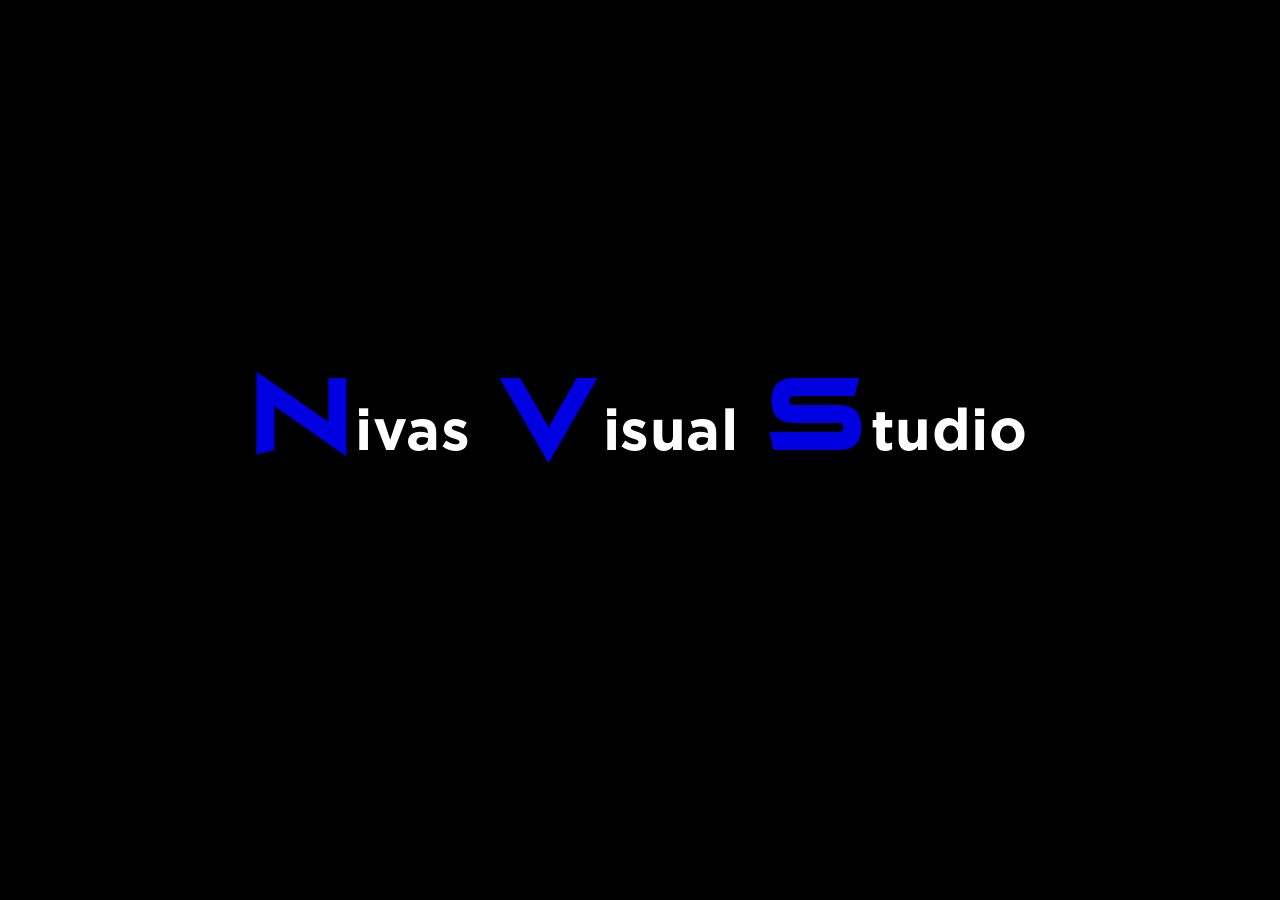
==== index.html @ ec3aa295 "Update meta tags for SEO and branding" ====
<!DOCTYPE html>
<html lang="en">
<head>
  <meta charset="UTF-8">
  <meta name="viewport" content="width=device-width, initial-scale=1">
  <title>Nivas Visual Studio | Logo Design, Redraw & Product Design</title>
  <meta name="description" content="Nivas Visual Studio is an independent graphic design studio offering logo design, vector redraw and product design for brands, products and creative ideas.">
  <meta name="robots" content="index, follow, max-image-preview:large">
  <!-- The intro is a transition page; the real homepage is main.html -->
  <link rel="canonical" href="https://nivasvisualstudio.in/main.html" />
  <link rel="icon" type="image/png" href="assets/favicon.png">
  <link rel="apple-touch-icon" href="assets/favicon.png">
  <meta name="google-site-verification" content="T27HMMKFLb3zvgQTBLSldwvNvk717t6Sdw0P6hKY0VY" />
  <meta name="theme-color" content="#000000">

  <!-- Open Graph / Twitter -->
  <meta property="og:type" content="website">
  <meta property="og:site_name" content="Nivas Visual Studio">
  <meta property="og:title" content="Nivas Visual Studio | Logo Design, Redraw & Product Design">
  <meta property="og:description" content="We turn ideas into visual identities. Logo design, redraw and product design studio.">
  <meta property="og:url" content="https://nivasvisualstudio.in/main.html">
  <meta property="og:image" content="https://nivasvisualstudio.in/images/hero_bg.jpg">
  <meta property="og:image:alt" content="Nivas Visual Studio">
  <meta name="twitter:card" content="summary_large_image">
  <meta name="twitter:title" content="Nivas Visual Studio | Logo Design, Redraw & Product Design">
  <meta name="twitter:description" content="We turn ideas into visual identities. Logo design, redraw and product design studio.">
  <meta name="twitter:image" content="https://nivasvisualstudio.in/images/hero_bg.jpg">

  <link rel="preload" href="fonts/DecadenceStraight.otf" as="font" type="font/otf" crossorigin>
  <link rel="preload" href="fonts/Gotham-Bold.otf" as="font" type="font/otf" crossorigin>
  <link rel="stylesheet" href="intro.css">

  <style>
    .sr-only{position:absolute;width:1px;height:1px;padding:0;margin:-1px;overflow:hidden;clip:rect(0,0,0,0);white-space:nowrap;border:0}
    .skip-link{position:absolute;top:12px;right:12px;z-index:9999;padding:8px 14px;color:#fff;background:#000;border:1px solid #fff;font:14px/1 sans-serif;text-decoration:none;opacity:0;pointer-events:none}
    .skip-link:focus,.skip-link:hover{opacity:1;pointer-events:auto}
  </style>
</head>
<body>
  <!-- Real, crawlable link to the main site (works without JS) -->
  <a class="skip-link" href="main.html">Skip intro</a>

  <h1 class="sr-only">Nivas Visual Studio &ndash; Logo Design, Redraw &amp; Product Design Studio</h1>
  <p class="sr-only">Nivas Visual Studio is an independent graphic design studio focused on logo design, redraw and product design. Browse our work in the <a href="main.html#portfolio">portfolio</a>.</p>

  <div class="intro" id="intro">
    <div class="stage" id="stage" aria-hidden="true">
      <div class="word" id="word">
        <span class="anchor">N</span>
        <span class="slot" data-measure><span class="cut cut-i">I</span></span>
        <span class="rest" data-measure><span class="rest-in">ivas</span></span>

        <span class="anchor anchor-v">V</span>
        <span class="slot" data-measure><span class="cut cut-a">A</span></span>
        <span class="rest" data-measure><span class="rest-in">isual</span></span>

        <span class="anchor anchor-s">S</span>
        <span class="rest" data-measure><span class="rest-in">tudio</span></span>
      </div>

      <p class="tagline">A Creative Home for Visual Design</p>
    </div>

    <div class="flash" id="flash"></div>
  </div>

  <noscript>
    <p style="position:fixed;inset:auto 0 24px 0;text-align:center;color:#fff;font-family:sans-serif">
      <a href="main.html" style="color:#fff">Enter Nivas Visual Studio</a>
    </p>
  </noscript>

  <script src="intro.js"></script>
</body>
</html>
---- intro.css ----
@font-face {
  font-family: "Decadence Straight";
  src: url("fonts/DecadenceStraight.otf") format("opentype");
  font-weight: normal;
  font-style: normal;
  font-display: block;
}

@font-face {
  font-family: "Gotham";
  src: url("fonts/Gotham-Bold.otf") format("opentype");
  font-weight: 700;
  font-style: normal;
  font-display: block;
}

:root {
  --t-jump: 300ms;
  --t-spread: 450ms;
  --t-expand: 850ms;
  --t-tagline: 1450ms;
  --t-flash: 3450ms;
  --t-redirect: 3950ms;
  --t-reduced: 1400ms;

  --d-jump: 650ms;
  --d-spread: 750ms;
  --d-expand: 700ms;
  --d-tagline: 600ms;
  --d-flash: 420ms;
  --d-exit: 450ms;

  --bg: #000000;
  --blue: #0000E1;
  --white: #FFFFFF;
  --tagline-color: rgba(255, 255, 255, .72);

  /* Fluid type: scales with width, but never taller than the screen allows */
  --font-size: clamp(1.55rem, min(7.2vw, 16vh), 6rem);
  --gap-spread: .55em;
  --gap-word: .3em;
  --ease-out: cubic-bezier(.22, 1, .36, 1);
  --ease-leap: cubic-bezier(.6, -.3, .75, .1);

  /* 3D leap distances in em so they scale with the text */
  --z-i: 4.8em;
  --z-a: 5.4em;
}

*,
*::before,
*::after {
  box-sizing: border-box;
  margin: 0;
  padding: 0;
}

html {
  -webkit-text-size-adjust: 100%;
  text-size-adjust: 100%;
}

html,
body {
  width: 100%;
  height: 100%;
  height: 100dvh;
  background: var(--bg);
  overflow: hidden;
  overscroll-behavior: none;
  -webkit-tap-highlight-color: transparent;
  -webkit-font-smoothing: antialiased;
  -moz-osx-font-smoothing: grayscale;
}

.intro {
  position: fixed;
  inset: 0;
  display: grid;
  place-items: center;
  background: var(--bg);
  overflow: hidden;
  padding:
    env(safe-area-inset-top)
    max(4vw, env(safe-area-inset-right))
    env(safe-area-inset-bottom)
    max(4vw, env(safe-area-inset-left));
  transition: opacity var(--d-exit) ease;
}

.intro.is-exit {
  opacity: 0;
}

.stage {
  display: flex;
  flex-direction: column;
  align-items: center;
  max-width: 100%;
  font-size: var(--font-size);
  text-align: center;
  transition: opacity 160ms ease;
}

.is-flash-peak .stage {
  opacity: 0;
}

.word {
  display: flex;
  align-items: baseline;
  justify-content: center;
  max-width: 100%;
  white-space: nowrap;
  line-height: 1.1;
  perspective: 9.4em;
  perspective-origin: 50% 60%;
  transform-style: preserve-3d;
}

.anchor {
  font-family: "Decadence Straight", "Times New Roman", serif;
  font-weight: normal;
  color: var(--blue);
  display: block;
  transition: margin var(--d-spread) var(--ease-out);
}

.anchor-v,
.anchor-s {
  margin-left: 0;
}

.is-spread .anchor-v,
.is-spread .anchor-s {
  margin-left: var(--gap-spread);
}

.is-expand .anchor-v,
.is-expand .anchor-s {
  margin-left: var(--gap-word);
}

.is-expand .anchor {
  transition-duration: var(--d-expand);
}

.slot {
  display: block;
  width: calc(var(--w, .45) * 1em);
  font-family: "Decadence Straight", "Times New Roman", serif;
  color: var(--blue);
  transition: width var(--d-spread) var(--ease-out);
}

.is-spread .slot {
  width: 0;
}

.cut {
  display: block;
  width: max-content;
  transform-origin: 50% 90%;
  will-change: transform, opacity;
  backface-visibility: hidden;
  -webkit-backface-visibility: hidden;
  transition:
    transform var(--d-jump) var(--ease-leap),
    opacity calc(var(--d-jump) * .8) ease-in calc(var(--d-jump) * .2);
}

.is-jump .cut-i {
  transform: translate3d(-.15em, -.7em, var(--z-i)) rotate(-14deg) scale(2.2);
  opacity: 0;
}

.is-jump .cut-a {
  transform: translate3d(.15em, -.55em, var(--z-a)) rotate(12deg) scale(2.4);
  opacity: 0;
  transition-delay: 60ms, 120ms;
}

.rest {
  display: block;
  width: 0;
  overflow: hidden;
  padding: .12em 0;
  margin: -.12em 0;
  font-family: "Gotham", "Montserrat", "Helvetica Neue", Arial, sans-serif;
  font-weight: 700;
  font-size: .62em;
  letter-spacing: .01em;
  color: var(--white);
  transition: width var(--d-expand) var(--ease-out);
}

.rest-in {
  display: block;
  width: max-content;
  white-space: nowrap;
  opacity: 0;
  transform: translateX(-.5em);
  padding-left: .08em;
  transition:
    opacity var(--d-expand) ease,
    transform var(--d-expand) var(--ease-out);
}

.is-expand .rest {
  width: calc(var(--w, 2) * 1em);
}

.is-expand .rest-in {
  opacity: 1;
  transform: none;
}

.tagline {
  max-width: 92vw;
  margin-top: .9em;
  font-family: "Gotham", "Montserrat", "Helvetica Neue", Arial, sans-serif;
  font-weight: 700;
  font-size: .26em;
  line-height: 1.5;
  letter-spacing: .28em;
  text-transform: uppercase;
  color: var(--tagline-color);
  opacity: 0;
  transform: translateY(.8em);
  transition:
    opacity var(--d-tagline) ease,
    transform var(--d-tagline) var(--ease-out);
}

.is-tagline .tagline {
  opacity: 1;
  transform: none;
}

.flash {
  position: absolute;
  inset: 0;
  pointer-events: none;
  opacity: 0;
  background: radial-gradient(circle at 50% 50%, #fff 0%, #fff 35%, #dfe4ff 100%);
}

.is-flash .flash {
  animation: flash var(--d-flash) ease-out forwards;
}

@keyframes flash {
  0% {
    opacity: 0;
  }

  30% {
    opacity: 1;
  }

  100% {
    opacity: 0;
  }
}

/* =========================================================
   RESPONSIVE
   ========================================================= */

/* Very large screens: cap the size so it doesn't get huge */
@media (min-width: 1600px) {
  :root {
    --font-size: clamp(5rem, min(6vw, 16vh), 8rem);
  }
}

/* Tablets */
@media (max-width: 1024px) {
  :root {
    --font-size: clamp(1.6rem, min(7.6vw, 16vh), 5rem);
  }
}

/* Large phones / small tablets portrait */
@media (max-width: 768px) {
  :root {
    --font-size: clamp(1.45rem, min(8vw, 16vh), 3.6rem);
    --gap-spread: .5em;
  }

  .tagline {
    letter-spacing: .22em;
    font-size: .28em;
  }
}

/* Phones */
@media (max-width: 520px) {
  :root {
    --font-size: clamp(1.3rem, min(8.6vw, 16vh), 3rem);
    --gap-spread: .4em;
    --z-i: 3.6em;
    --z-a: 4em;
  }

  .intro {
    padding-left: max(3vw, env(safe-area-inset-left));
    padding-right: max(3vw, env(safe-area-inset-right));
  }

  .tagline {
    letter-spacing: .18em;
    font-size: .3em;
  }
}

/* Small phones (iPhone SE, older Androids) */
@media (max-width: 360px) {
  :root {
    --font-size: clamp(1.15rem, min(8.4vw, 16vh), 2.4rem);
    --gap-spread: .34em;
  }

  .tagline {
    letter-spacing: .14em;
    font-size: .32em;
  }
}

/* Landscape phones: short screens, so size by height */
@media (max-height: 480px) and (orientation: landscape) {
  :root {
    --font-size: clamp(1.2rem, min(6vw, 15vh), 3rem);
  }

  .tagline {
    margin-top: .6em;
  }
}

/* =========================================================
   REDUCED MOTION
   ========================================================= */
@media (prefers-reduced-motion: reduce) {
  .intro.reduced *,
  .intro.reduced {
    transition-duration: 1ms !important;
    transition-delay: 0ms !important;
  }

  .intro.reduced .flash {
    display: none;
  }

  .intro.reduced {
    transition: opacity 400ms ease !important;
  }
}
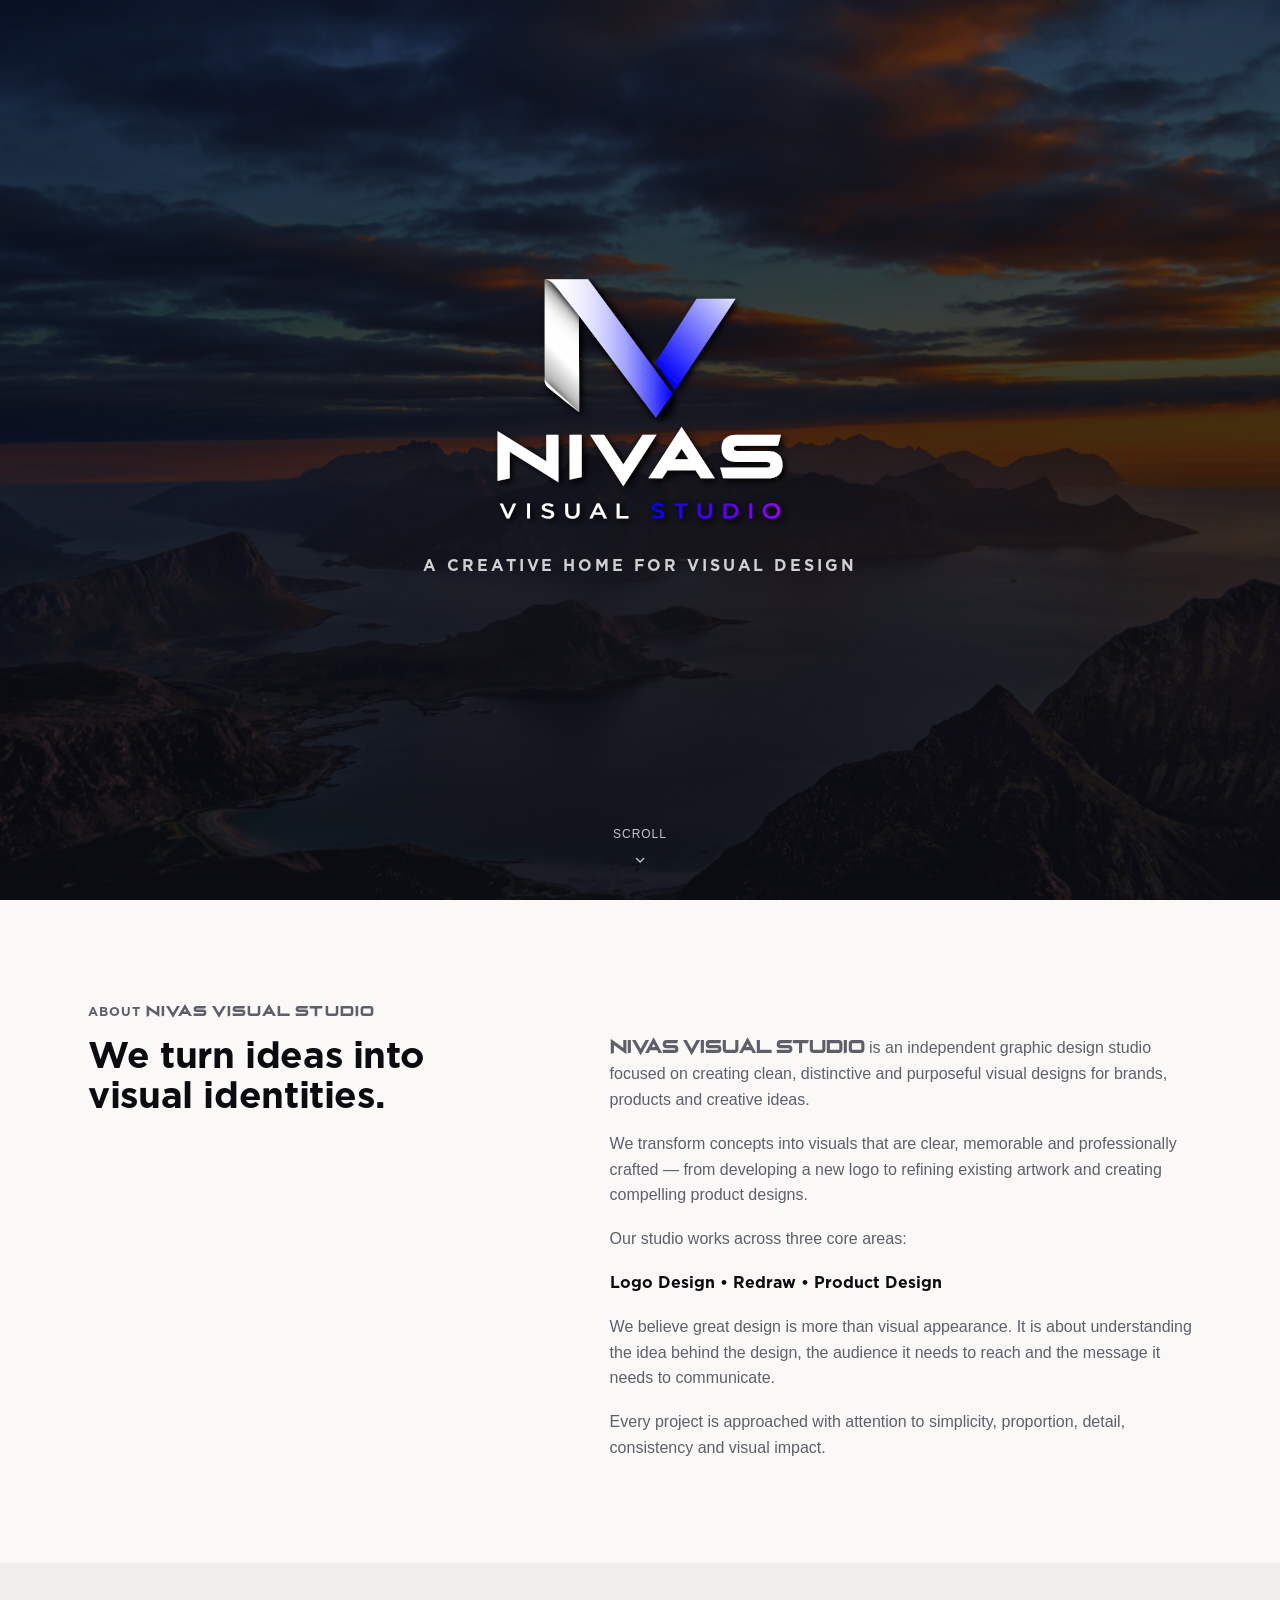
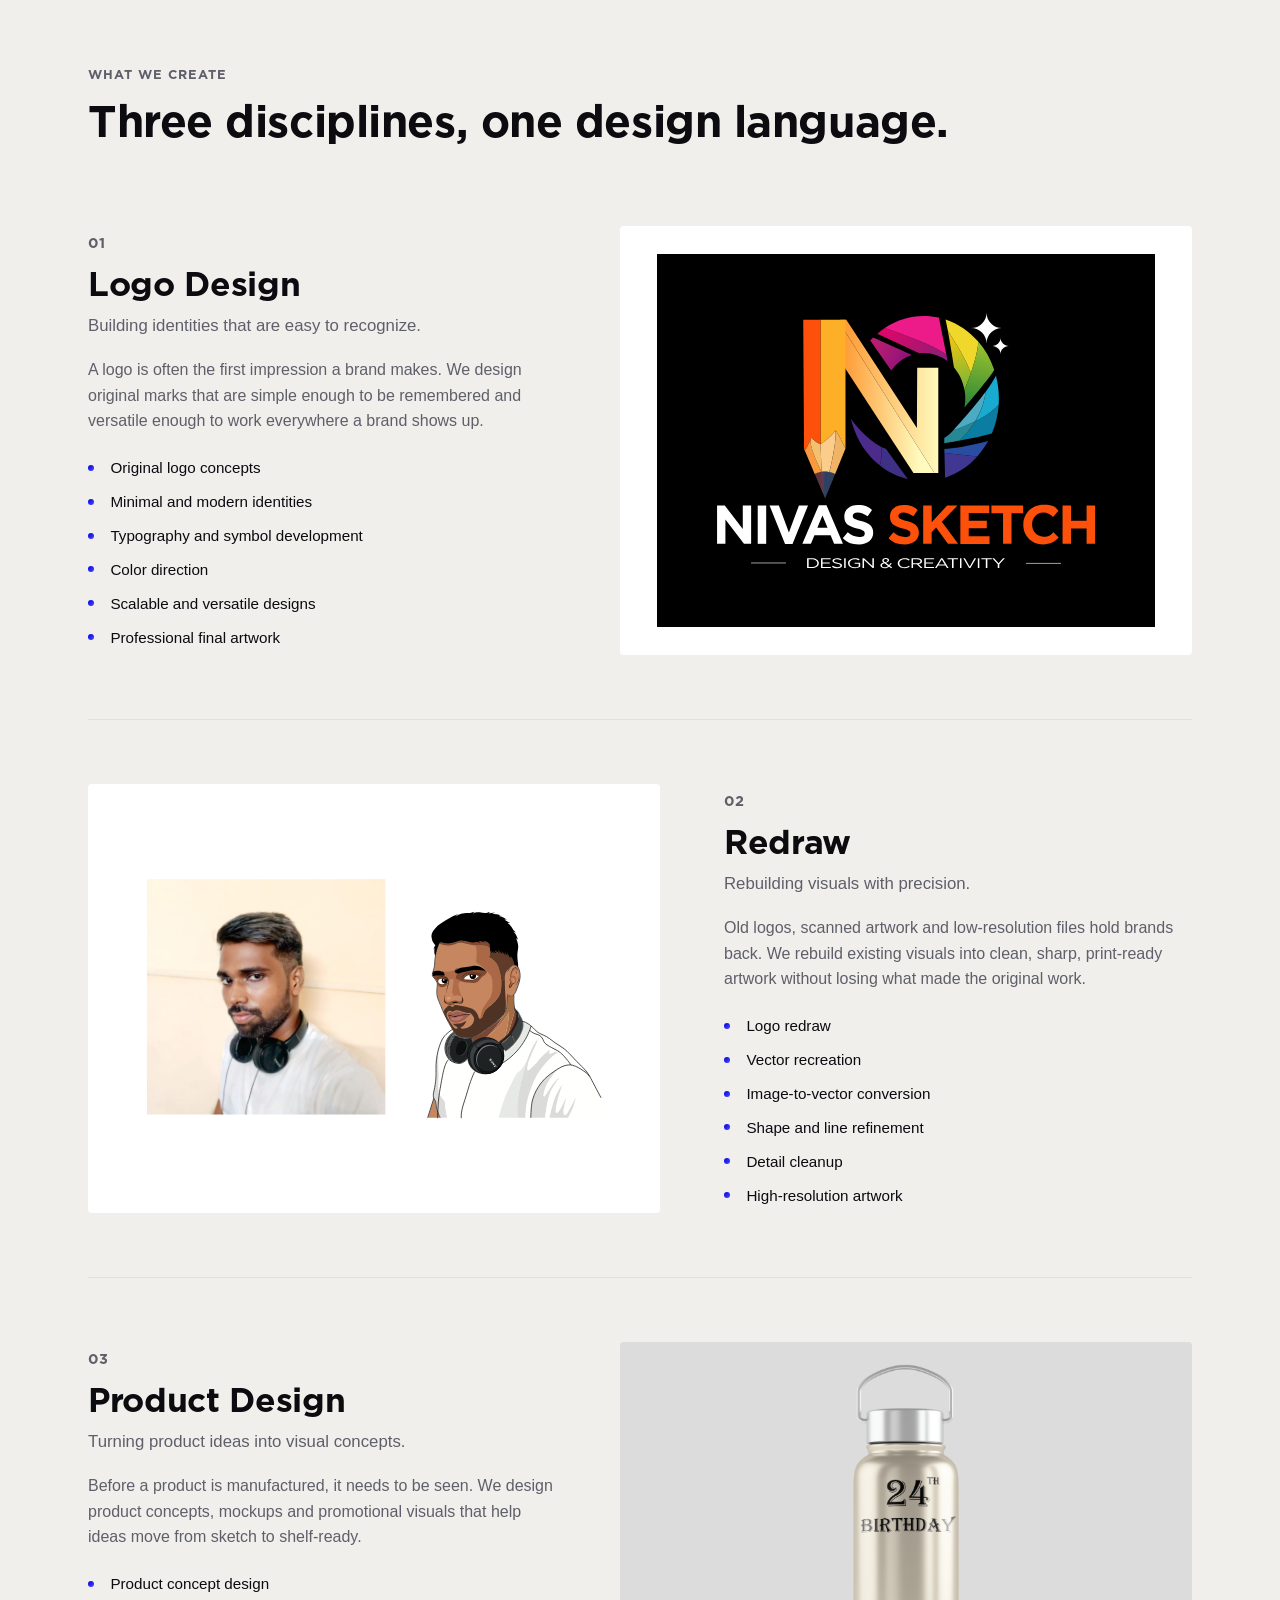
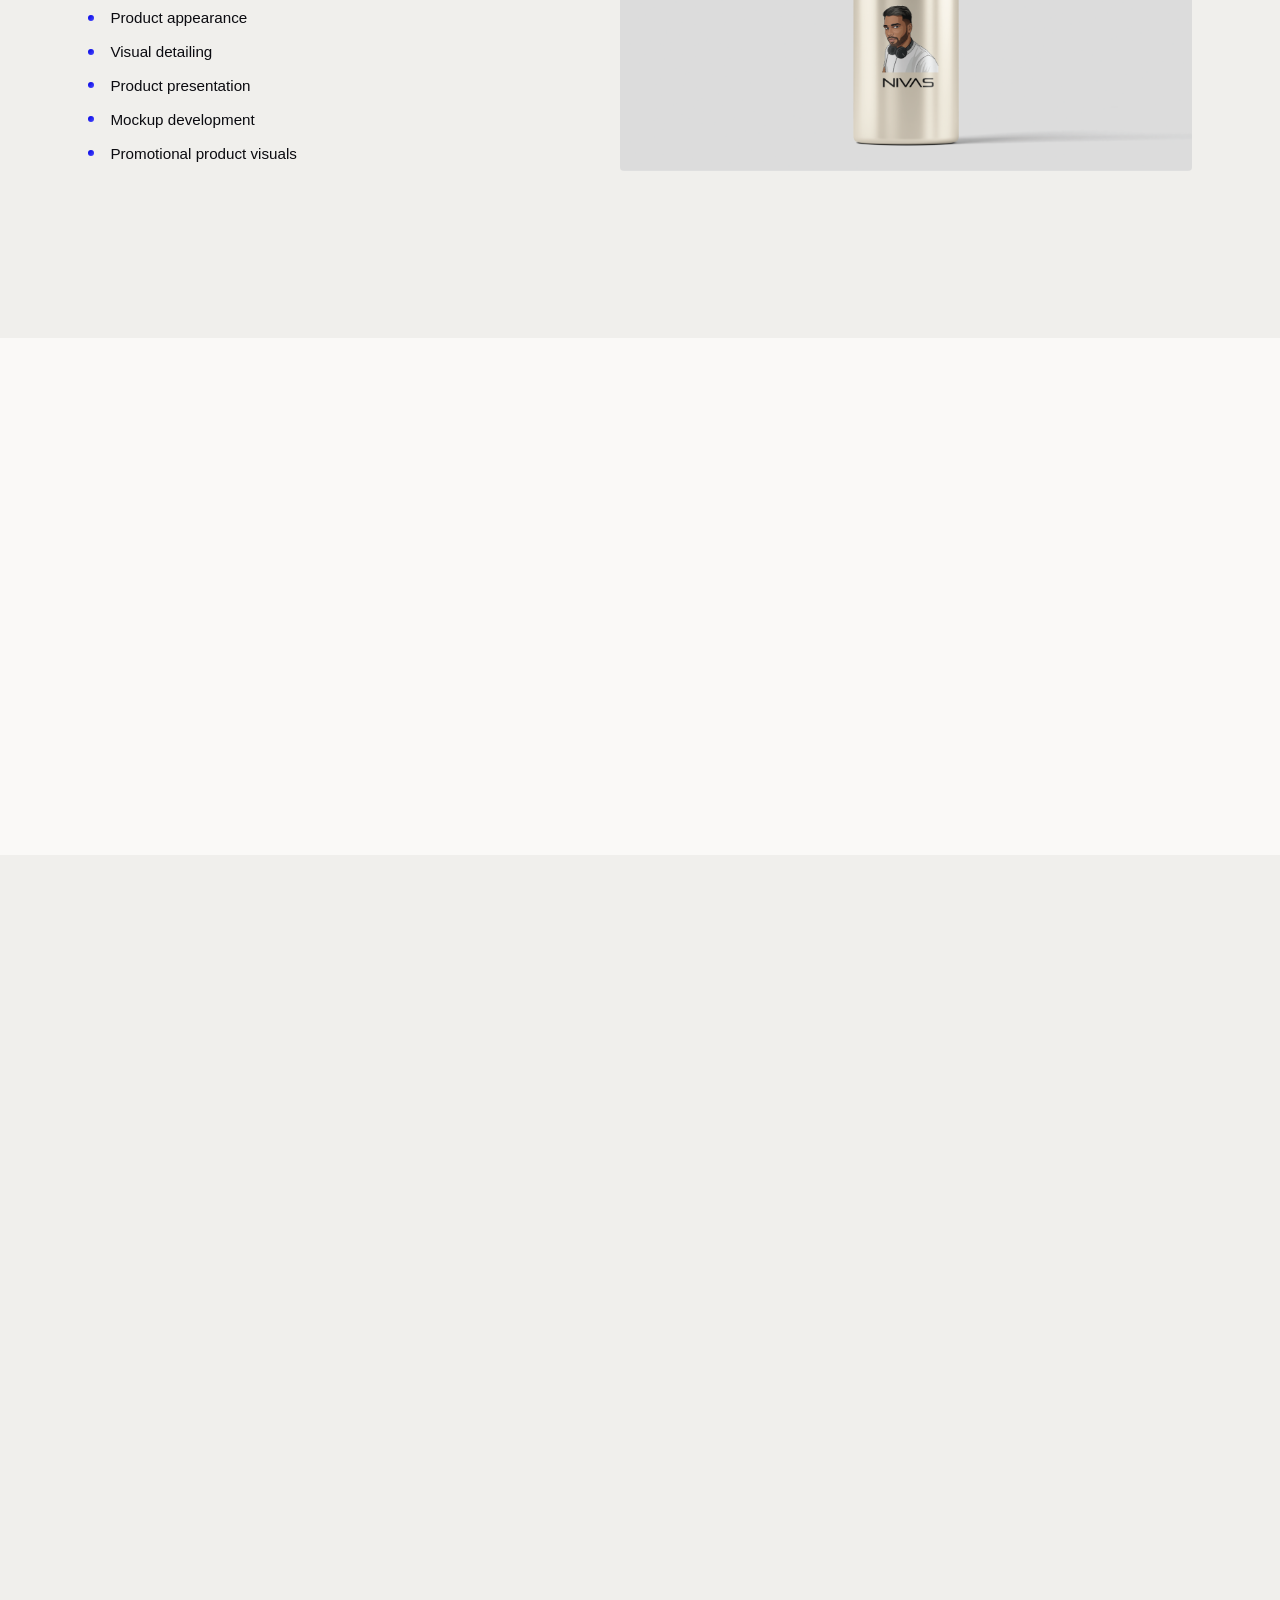
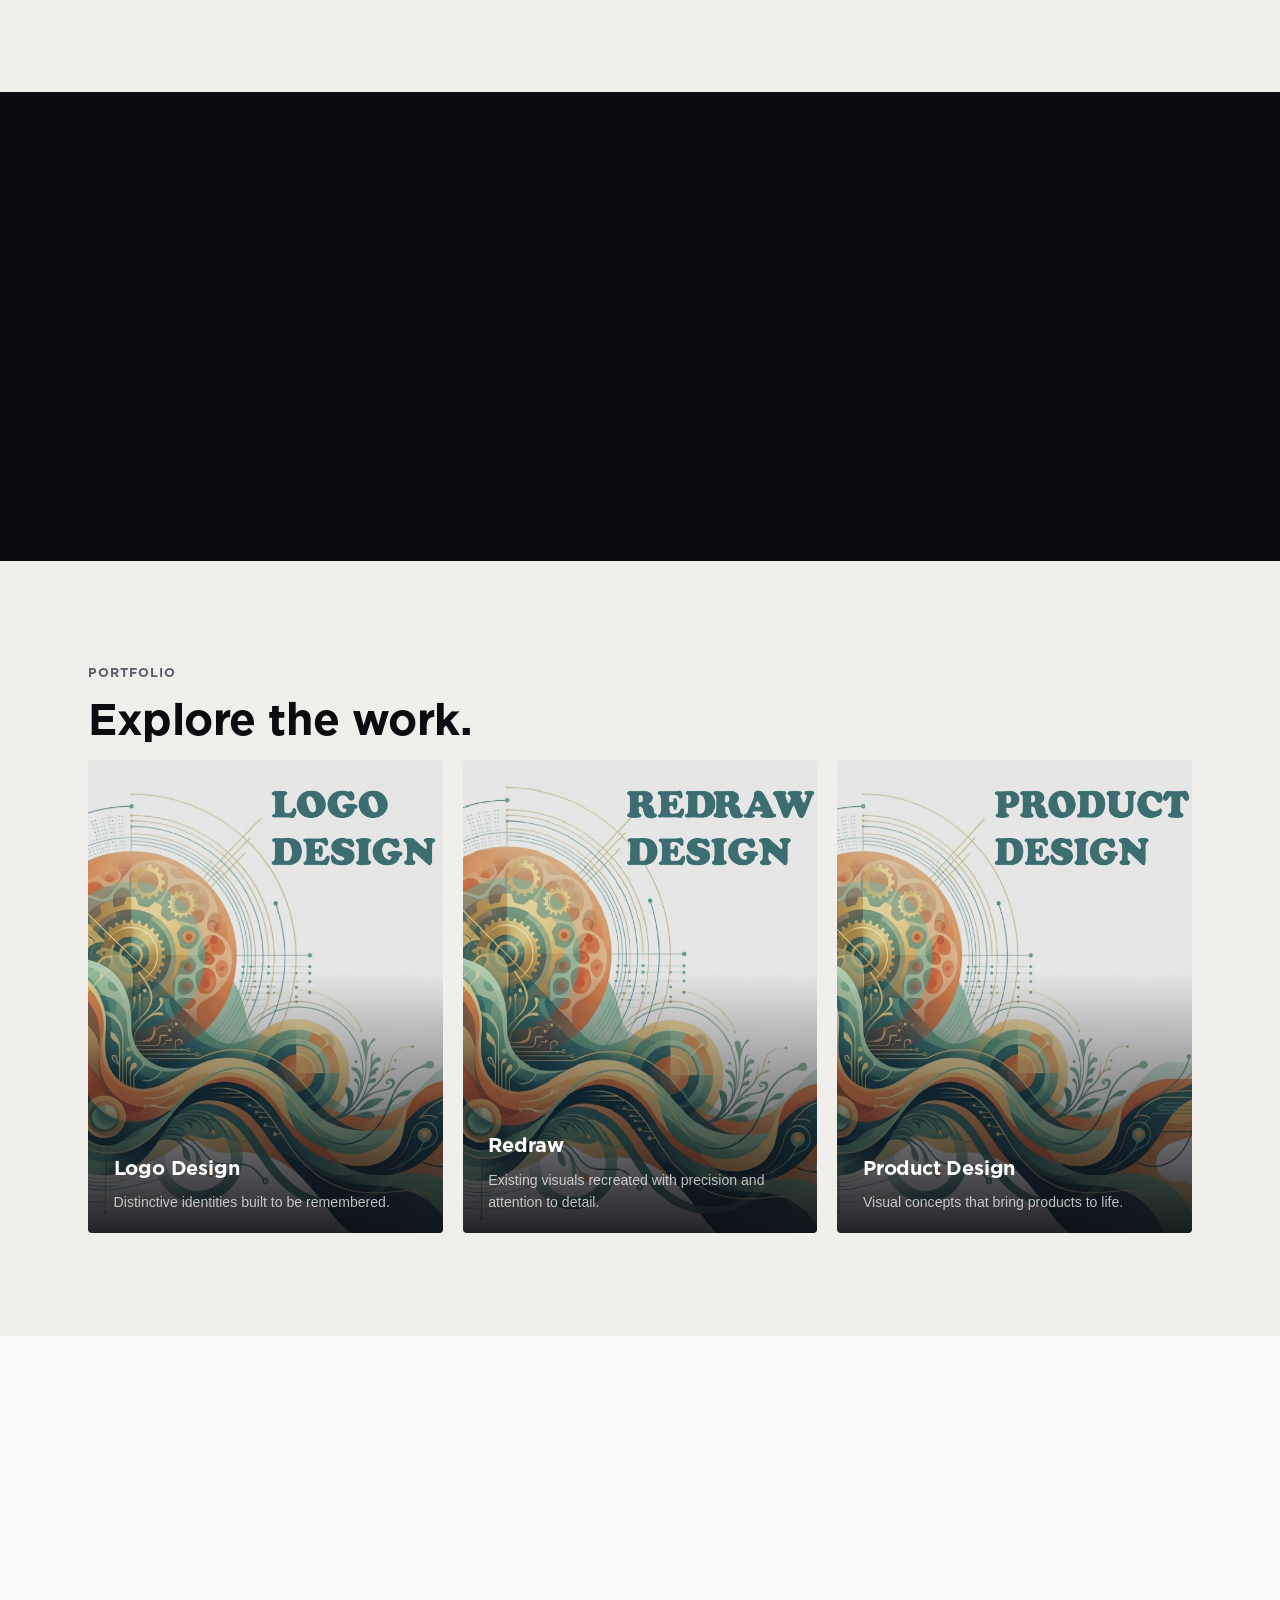
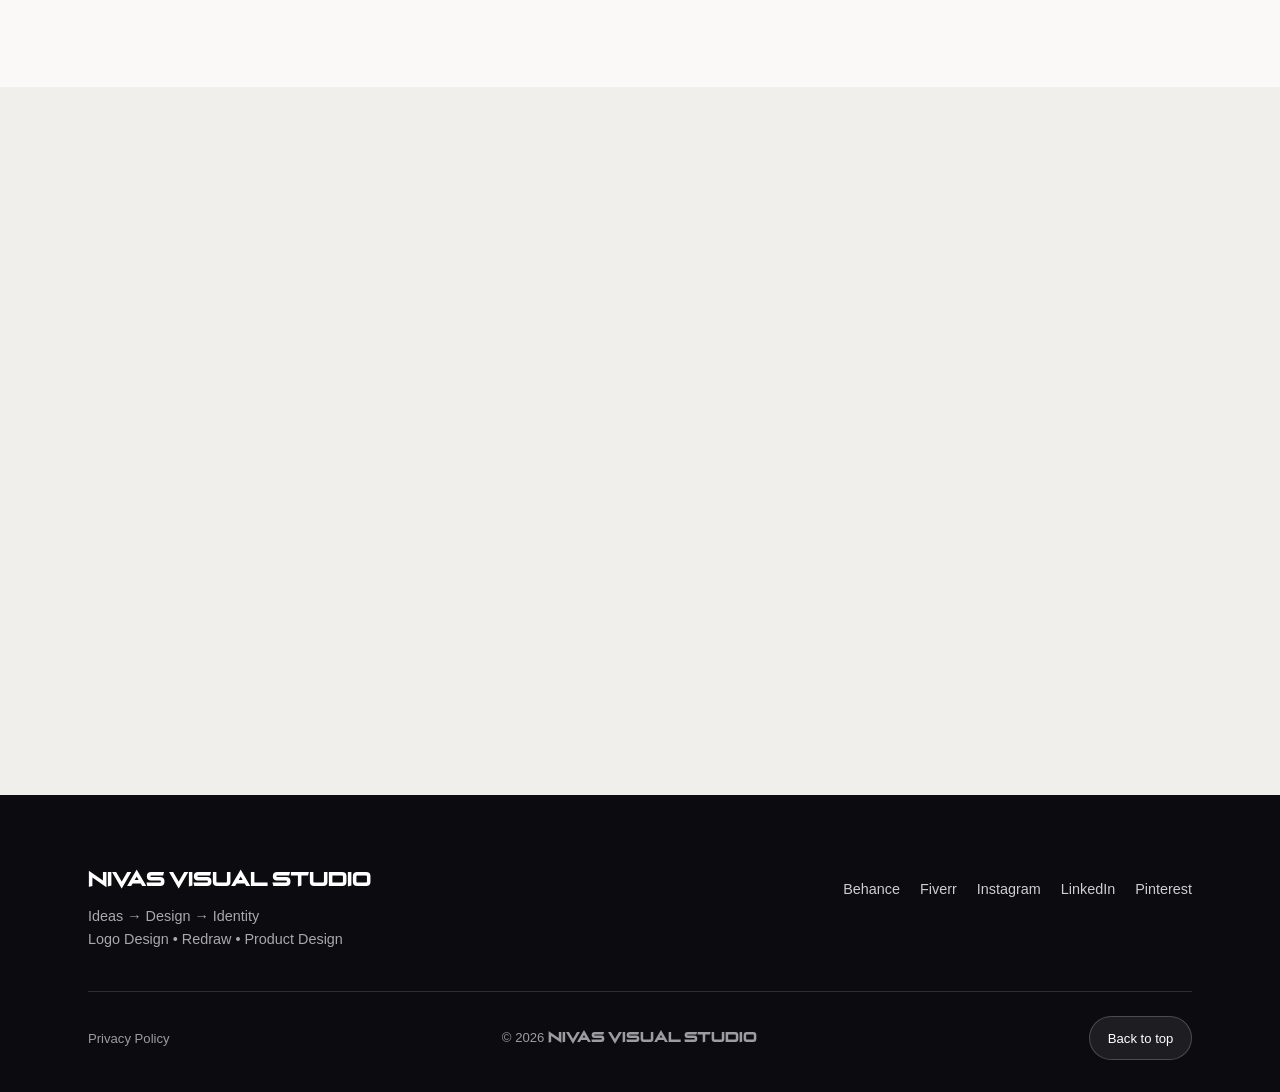
==== commit df7c0076: "Rename main.html to index.html" ====
--- a/index.html
+++ b/index.html
@@ -3,10 +3,9 @@
 <head>
   <meta charset="UTF-8">
   <meta name="viewport" content="width=device-width, initial-scale=1">
-  <title>Nivas Visual Studio | Logo Design, Redraw & Product Design</title>
+  <title>Nivas Visual Studio | Logo Design, Redraw & Product Design Studio</title>
   <meta name="description" content="Nivas Visual Studio is an independent graphic design studio offering logo design, vector redraw and product design for brands, products and creative ideas.">
   <meta name="robots" content="index, follow, max-image-preview:large">
-  <!-- The intro is a transition page; the real homepage is main.html -->
   <link rel="canonical" href="https://nivasvisualstudio.in/main.html" />
   <link rel="icon" type="image/png" href="assets/favicon.png">
   <link rel="apple-touch-icon" href="assets/favicon.png">
@@ -26,50 +25,424 @@
   <meta name="twitter:description" content="We turn ideas into visual identities. Logo design, redraw and product design studio.">
   <meta name="twitter:image" content="https://nivasvisualstudio.in/images/hero_bg.jpg">
 
+  <!-- Structured data -->
+  <script type="application/ld+json">
+  {
+    "@context": "https://schema.org",
+    "@graph": [
+      {
+        "@type": "ProfessionalService",
+        "@id": "https://nivasvisualstudio.in/#org",
+        "name": "Nivas Visual Studio",
+        "url": "https://nivasvisualstudio.in/main.html",
+        "logo": "https://nivasvisualstudio.in/assets/favicon.png",
+        "image": "https://nivasvisualstudio.in/images/hero_bg.jpg",
+        "description": "Independent graphic design studio offering logo design, redraw and product design.",
+        "email": "contact.nivasvisuals@gmail.com",
+        "telephone": "+918681084218",
+        "slogan": "Ideas, Design, Identity",
+        "areaServed": "Worldwide",
+        "sameAs": [
+          "https://www.behance.net/srinivachinnad",
+          "https://www.fiverr.com/nivas_san_",
+          "https://www.instagram.com/nivas_visuals",
+          "https://www.linkedin.com/in/nivas-visual-studio-7a949943b",
+          "https://pin.it/4zKWXtsOT"
+        ],
+        "makesOffer": [
+          { "@type": "Offer", "itemOffered": { "@type": "Service", "name": "Logo Design" } },
+          { "@type": "Offer", "itemOffered": { "@type": "Service", "name": "Redraw" } },
+          { "@type": "Offer", "itemOffered": { "@type": "Service", "name": "Product Design" } }
+        ]
+      },
+      {
+        "@type": "WebSite",
+        "@id": "https://nivasvisualstudio.in/#website",
+        "url": "https://nivasvisualstudio.in/main.html",
+        "name": "Nivas Visual Studio",
+        "publisher": { "@id": "https://nivasvisualstudio.in/#org" },
+        "inLanguage": "en"
+      }
+    ]
+  }
+  </script>
+
+
+  <script src="js/enable-js.js" defer></script>
+
   <link rel="preload" href="fonts/DecadenceStraight.otf" as="font" type="font/otf" crossorigin>
   <link rel="preload" href="fonts/Gotham-Bold.otf" as="font" type="font/otf" crossorigin>
-  <link rel="stylesheet" href="intro.css">
-
-  <style>
-    .sr-only{position:absolute;width:1px;height:1px;padding:0;margin:-1px;overflow:hidden;clip:rect(0,0,0,0);white-space:nowrap;border:0}
-    .skip-link{position:absolute;top:12px;right:12px;z-index:9999;padding:8px 14px;color:#fff;background:#000;border:1px solid #fff;font:14px/1 sans-serif;text-decoration:none;opacity:0;pointer-events:none}
-    .skip-link:focus,.skip-link:hover{opacity:1;pointer-events:auto}
-  </style>
+  <link rel="preload" as="image" href="images/hero_bg.jpg" fetchpriority="high">
+  <link rel="stylesheet" href="css/style.css">
 </head>
 <body>
-  <!-- Real, crawlable link to the main site (works without JS) -->
-  <a class="skip-link" href="main.html">Skip intro</a>
-
-  <h1 class="sr-only">Nivas Visual Studio &ndash; Logo Design, Redraw &amp; Product Design Studio</h1>
-  <p class="sr-only">Nivas Visual Studio is an independent graphic design studio focused on logo design, redraw and product design. Browse our work in the <a href="main.html#portfolio">portfolio</a>.</p>
-
-  <div class="intro" id="intro">
-    <div class="stage" id="stage" aria-hidden="true">
-      <div class="word" id="word">
-        <span class="anchor">N</span>
-        <span class="slot" data-measure><span class="cut cut-i">I</span></span>
-        <span class="rest" data-measure><span class="rest-in">ivas</span></span>
-
-        <span class="anchor anchor-v">V</span>
-        <span class="slot" data-measure><span class="cut cut-a">A</span></span>
-        <span class="rest" data-measure><span class="rest-in">isual</span></span>
-
-        <span class="anchor anchor-s">S</span>
-        <span class="rest" data-measure><span class="rest-in">tudio</span></span>
-      </div>
-
-      <p class="tagline">A Creative Home for Visual Design</p>
+  <a class="skip-link" href="#main">Skip to content</a>
+
+  <main id="main">
+    <section class="hero" id="home">
+      <div class="hero-media">
+        <img src="images/hero_bg.jpg" alt="" role="presentation" fetchpriority="high" loading="eager" decoding="async">
+      </div>
+
+      <div class="hero-content">
+        <h1 class="sr-only">Nivas Visual Studio &ndash; Logo Design, Redraw &amp; Product Design Studio</h1>
+        <img src="assets/logo.svg" alt="Nivas Visual Studio" class="hero-logo">
+        <p class="hero-tagline">A Creative Home for Visual Design</p>
+      </div>
+
+      <a class="scroll-cue" href="#about" aria-label="Scroll to About">
+        SCROLL
+        <svg width="16" height="16" viewBox="0 0 24 24" fill="none" stroke="currentColor" stroke-width="2" aria-hidden="true">
+          <path d="M6 9l6 6 6-6"/>
+        </svg>
+      </a>
+    </section>
+
+    <section id="about">
+      <div class="container">
+        <p class="page-eyebrow reveal">ABOUT <span class="brand-name">NIVAS VISUAL STUDIO</span></p>
+
+        <div class="about-grid">
+          <h2 class="about-headline reveal">We turn ideas into visual identities.</h2>
+
+          <div class="about-copy reveal">
+            <p><span class="brand-name">NIVAS VISUAL STUDIO</span> is an independent graphic design studio focused on creating clean, distinctive and purposeful visual designs for brands, products and creative ideas.</p>
+
+            <p>We transform concepts into visuals that are clear, memorable and professionally crafted &mdash; from developing a new logo to refining existing artwork and creating compelling product designs.</p>
+
+            <p>Our studio works across three core areas:</p>
+
+            <p class="pillars">Logo Design &bull; Redraw &bull; Product Design</p>
+
+            <p>We believe great design is more than visual appearance. It is about understanding the idea behind the design, the audience it needs to reach and the message it needs to communicate.</p>
+
+            <p>Every project is approached with attention to simplicity, proportion, detail, consistency and visual impact.</p>
+          </div>
+        </div>
+      </div>
+    </section>
+
+    <section id="services" class="section-alt">
+      <div class="container">
+        <p class="page-eyebrow reveal">WHAT WE CREATE</p>
+        <h2 class="section-heading reveal">Three disciplines, one design language.</h2>
+
+        <div class="service-block reveal">
+          <div class="service-copy">
+            <p class="service-number">01</p>
+            <h3 class="service-title">Logo Design</h3>
+            <p class="service-subtitle">Building identities that are easy to recognize.</p>
+            <p class="service-desc">A logo is often the first impression a brand makes. We design original marks that are simple enough to be remembered and versatile enough to work everywhere a brand shows up.</p>
+
+            <ul class="service-list">
+              <li>Original logo concepts</li>
+              <li>Minimal and modern identities</li>
+              <li>Typography and symbol development</li>
+              <li>Color direction</li>
+              <li>Scalable and versatile designs</li>
+              <li>Professional final artwork</li>
+            </ul>
+          </div>
+
+          <div class="service-figure">
+            <img class="fit-contain" src="images/logo/Nivas sketch app logo.svg" alt="Logo design sample: Nivas sketch app logo by Nivas Visual Studio" loading="lazy">
+          </div>
+        </div>
+
+        <div class="service-block is-reversed reveal">
+          <div class="service-copy">
+            <p class="service-number">02</p>
+            <h3 class="service-title">Redraw</h3>
+            <p class="service-subtitle">Rebuilding visuals with precision.</p>
+            <p class="service-desc">Old logos, scanned artwork and low-resolution files hold brands back. We rebuild existing visuals into clean, sharp, print-ready artwork without losing what made the original work.</p>
+
+            <ul class="service-list">
+              <li>Logo redraw</li>
+              <li>Vector recreation</li>
+              <li>Image-to-vector conversion</li>
+              <li>Shape and line refinement</li>
+              <li>Detail cleanup</li>
+              <li>High-resolution artwork</li>
+            </ul>
+          </div>
+
+          <div class="service-figure">
+            <img class="fit-contain" src="images/redraw/Srinivasan Profile.svg" alt="Redraw sample: California police badge recreated as clean vector artwork" loading="lazy">
+          </div>
+        </div>
+
+        <div class="service-block reveal">
+          <div class="service-copy">
+            <p class="service-number">03</p>
+            <h3 class="service-title">Product Design</h3>
+            <p class="service-subtitle">Turning product ideas into visual concepts.</p>
+            <p class="service-desc">Before a product is manufactured, it needs to be seen. We design product concepts, mockups and promotional visuals that help ideas move from sketch to shelf-ready.</p>
+
+            <ul class="service-list">
+              <li>Product concept design</li>
+              <li>Product appearance</li>
+              <li>Visual detailing</li>
+              <li>Product presentation</li>
+              <li>Mockup development</li>
+              <li>Promotional product visuals</li>
+            </ul>
+          </div>
+
+          <div class="service-figure">
+            <img src="images/product/24th Birthday Bottle.png" alt="Product design sample: 24th birthday bottle design concept" loading="lazy">
+          </div>
+        </div>
+      </div>
+    </section>
+
+    <section id="approach">
+      <div class="container">
+        <p class="page-eyebrow reveal">OUR APPROACH</p>
+        <h2 class="section-heading reveal">From idea to finished artwork.</h2>
+      </div>
+
+      <div class="container reveal">
+        <div class="process-grid">
+          <div class="process-step">
+            <p class="process-number">01</p>
+            <h3 class="process-title">Discover</h3>
+            <p class="process-desc">Understand the idea, requirements, audience, and purpose.</p>
+          </div>
+
+          <div class="process-step">
+            <p class="process-number">02</p>
+            <h3 class="process-title">Design</h3>
+            <p class="process-desc">Develop visual concepts, typography, proportions, and creative directions.</p>
+          </div>
+
+          <div class="process-step">
+            <p class="process-number">03</p>
+            <h3 class="process-title">Refine</h3>
+            <p class="process-desc">Improve details, consistency, spacing, and visual quality.</p>
+          </div>
+
+          <div class="process-step">
+            <p class="process-number">04</p>
+            <h3 class="process-title">Deliver</h3>
+            <p class="process-desc">Prepare polished artwork for digital, presentation, or print use.</p>
+          </div>
+        </div>
+      </div>
+    </section>
+
+    <section id="principles" class="section-alt">
+      <div class="container">
+        <p class="page-eyebrow reveal">OUR DESIGN PRINCIPLES</p>
+
+        <div class="principles-list reveal">
+          <div class="principle-row">
+            <h3 class="principle-name">Simplicity</h3>
+            <p class="principle-desc">Remove unnecessary elements and communicate clearly.</p>
+          </div>
+
+          <div class="principle-row">
+            <h3 class="principle-name">Precision</h3>
+            <p class="principle-desc">Carefully consider proportions, alignment, spacing, and geometry.</p>
+          </div>
+
+          <div class="principle-row">
+            <h3 class="principle-name">Consistency</h3>
+            <p class="principle-desc">Maintain a recognizable visual language across applications.</p>
+          </div>
+
+          <div class="principle-row">
+            <h3 class="principle-name">Purpose</h3>
+            <p class="principle-desc">Every design element should support the overall idea.</p>
+          </div>
+
+          <div class="principle-row">
+            <h3 class="principle-name">Impact</h3>
+            <p class="principle-desc">Create a clear and memorable visual impression.</p>
+          </div>
+        </div>
+      </div>
+    </section>
+
+    <section class="vision" id="vision">
+      <div class="container">
+        <p class="page-eyebrow reveal">OUR VISION</p>
+        <h2 class="vision-statement reveal">Make every product look like a brand.</h2>
+        <p class="vision-copy reveal">A product without a clear visual identity struggles to be noticed, trusted or remembered. Our vision is to help ideas, products and businesses of any size present themselves with the same clarity and confidence as an established brand &mdash; through design that is thoughtful, consistent and built to last.</p>
+      </div>
+    </section>
+
+    <section id="portfolio" class="section-alt">
+      <div class="container">
+        <p class="page-eyebrow reveal">PORTFOLIO</p>
+        <h2 class="section-heading reveal">Explore the work.</h2>
+
+        <div class="portfolio-grid reveal">
+          <a href="logo-design.html" class="portfolio-card">
+            <img src="images/Logo Design.png" alt="" loading="lazy">
+            <div class="portfolio-overlay">
+              <h3 class="portfolio-name">Logo Design</h3>
+              <p class="portfolio-tag">Distinctive identities built to be remembered.</p>
+            </div>
+          </a>
+
+          <a href="redraw.html" class="portfolio-card">
+            <img src="images/Redraw Design.png" alt="" loading="lazy">
+            <div class="portfolio-overlay">
+              <h3 class="portfolio-name">Redraw</h3>
+              <p class="portfolio-tag">Existing visuals recreated with precision and attention to detail.</p>
+            </div>
+          </a>
+
+          <a href="product-design.html" class="portfolio-card">
+            <img src="images/Product Design.png" alt="" loading="lazy">
+            <div class="portfolio-overlay">
+              <h3 class="portfolio-name">Product Design</h3>
+              <p class="portfolio-tag">Visual concepts that bring products to life.</p>
+            </div>
+          </a>
+        </div>
+      </div>
+    </section>
+
+    <section id="testimonials">
+      <div class="container">
+        <div class="testimonials-head reveal">
+          <div>
+            <p class="page-eyebrow">TESTIMONIALS</p>
+            <h2 class="section-heading testimonials-heading">What clients say.</h2>
+          </div>
+
+          <button class="btn btn-outline" id="open-review-modal" type="button" aria-haspopup="dialog">
+            <svg width="16" height="16" viewBox="0 0 24 24" fill="none" stroke="currentColor" stroke-width="2" aria-hidden="true">
+              <path d="M20.24 12.24a6 6 0 0 0-8.49-8.49L5 10.5V19h8.5z"/>
+              <line x1="16" y1="8" x2="2" y2="22"/>
+              <line x1="17.5" y1="15" x2="9" y2="15"/>
+            </svg>
+            Write a Review
+          </button>
+        </div>
+
+        <div class="testimonial-grid reveal" id="testimonial-grid"></div>
+      </div>
+    </section>
+
+    <section id="contact" class="section-alt">
+      <div class="container">
+        <p class="page-eyebrow reveal">CONTACT</p>
+
+        <div class="contact-grid">
+          <div class="reveal">
+            <h2 class="contact-statement">Have an idea, artwork or product concept that needs to be refined?</h2>
+
+            <ul class="contact-channels">
+              <li>Email: <a href="mailto:contact.nivasvisuals@gmail.com">contact.nivasvisuals@gmail.com</a></li>
+              
+            </ul>
+          </div>
+
+          <form id="contact-form" class="reveal" method="POST" action="https://formsubmit.co/contact.nivasvisuals@gmail.com">
+            <input type="hidden" name="_subject" value="New inquiry from NIVAS VISUAL STUDIO website">
+            <input type="hidden" name="_template" value="table">
+            <input type="hidden" name="_captcha" value="false">
+            <input type="text" class="hp" name="_honey" tabindex="-1" autocomplete="off" aria-hidden="true">
+
+            <div class="form-field">
+              <label for="contact-name">Name</label>
+              <input type="text" id="contact-name" name="name" autocomplete="name" required>
+            </div>
+
+            <div class="form-field">
+              <label for="contact-email">Email</label>
+              <input type="email" id="contact-email" name="email" autocomplete="email" required>
+            </div>
+
+            <div class="form-field">
+              <label for="contact-project">Project Type</label>
+              <select id="contact-project" name="Project Type">
+                <option>Logo Design</option>
+                <option>Redraw</option>
+                <option>Product Design</option>
+                <option>Other</option>
+              </select>
+            </div>
+
+            <div class="form-field">
+              <label for="contact-message">Message</label>
+              <textarea id="contact-message" name="Message" required></textarea>
+            </div>
+
+            <button type="submit" class="btn btn-primary btn-block">Send Inquiry</button>
+
+            <p class="form-success" id="contact-success" role="status">Thanks &mdash; your message has been sent. We'll get back to you soon.</p>
+
+            <p class="form-success is-error" id="contact-error" role="alert">Something went wrong sending that &mdash; please email contact.nivasvisuals@gmail.com directly.</p>
+          </form>
+        </div>
+      </div>
+    </section>
+  </main>
+
+  <div class="modal-overlay" id="review-modal" inert>
+    <div class="modal" role="dialog" aria-modal="true" aria-labelledby="review-modal-title">
+      <div class="modal-head">
+        <h3 id="review-modal-title" class="modal-title">Write a Review</h3>
+        <button class="modal-close" id="close-review-modal" type="button" aria-label="Close">&times;</button>
+      </div>
+
+      <form id="review-form" method="POST" action="https://formsubmit.co/contact.nivasvisuals@gmail.com">
+        <input type="hidden" name="_subject" value="New testimonial on NIVAS VISUAL STUDIO website">
+        <input type="hidden" name="_template" value="table">
+        <input type="hidden" name="_captcha" value="false">
+        <input type="text" class="hp" id="review-website" name="_honey" tabindex="-1" autocomplete="off" aria-hidden="true">
+
+        <div class="form-field">
+          <label for="review-name">Your Name</label>
+          <input type="text" id="review-name" name="Name" autocomplete="name" required>
+        </div>
+
+        <div class="form-field">
+          <label for="review-Photo">Your Photo URL (Optional)</label>
+          <input type="url" id="review-Photo" name="Photo" placeholder="https://example.com/photo.jpg">
+        </div>
+
+        <div class="form-field">
+          <label for="review-text">Your Review</label>
+          <textarea id="review-text" name="Review" required></textarea>
+        </div>
+
+        <p class="form-success" id="review-status" role="status"></p>
+
+        <button type="submit" class="btn btn-primary btn-block">Submit Review</button>
+      </form>
     </div>
-
-    <div class="flash" id="flash"></div>
   </div>
 
-  <noscript>
-    <p style="position:fixed;inset:auto 0 24px 0;text-align:center;color:#fff;font-family:sans-serif">
-      <a href="main.html" style="color:#fff">Enter Nivas Visual Studio</a>
-    </p>
-  </noscript>
-
-  <script src="intro.js"></script>
+  <footer class="site-footer">
+    <div class="container">
+      <div class="footer-top">
+        <div>
+          <p class="footer-brand">NIVAS VISUAL STUDIO</p>
+          <p class="footer-tagline">Ideas &rarr; Design &rarr; Identity</p>
+          <p class="footer-services">Logo Design &bull; Redraw &bull; Product Design</p>
+        </div>
+
+        <ul class="footer-social">
+          <li><a href="https://www.behance.net/nivasvisualstudio" target="_blank" rel="noopener noreferrer">Behance</a></li>
+          <li><a href="https://www.fiverr.com/nivas_san_" target="_blank" rel="noopener noreferrer">Fiverr</a></li>
+          <li><a href="https://www.instagram.com/nivas_visual_studio" target="_blank" rel="noopener noreferrer">Instagram</a></li>
+          <li><a href="https://www.linkedin.com/in/nivasvisualstudio" target="_blank" rel="noopener noreferrer">LinkedIn</a></li>
+          <li><a href="https://in.pinterest.com/nivasvisualstudio" target="_blank" rel="noopener noreferrer">Pinterest</a></li>
+        </ul>
+      </div>
+
+      <div class="footer-bottom">
+        <span><a href="/privacy-policy.html">Privacy Policy</a></span>
+        <span>&copy; 2026 <span class="brand-name">NIVAS VISUAL STUDIO</span></span>
+        <button class="back-to-top" type="button">Back to top</button>
+      </div>
+    </div>
+  </footer>
+
+  <script src="js/script.js" defer></script>
 </body>
 </html>
--- a/css/style.css
+++ b/css/style.css
@@ -0,0 +1,897 @@
+/* Nivas Visual Studio — fully responsive stylesheet */
+
+@font-face {
+  font-family: "Decadence Straight";
+  src: url("../fonts/DecadenceStraight.otf") format("opentype");
+  font-weight: normal;
+  font-style: normal;
+  font-display: swap;
+}
+
+@font-face {
+  font-family: "Gotham Bold";
+  src: url("../fonts/Gotham-Bold.otf") format("opentype");
+  font-weight: 700;
+  font-style: normal;
+  font-display: swap;
+}
+
+:root {
+  --color-ink: #0b0b10;
+  --color-paper: #faf9f7;
+  --color-paper-dim: #f0efec;
+  --color-gray: #5f5f6a;
+  --color-line: #e2e0db;
+  /* Brand blue, matching the intro animation */
+  --color-accent-a: #0000e1;
+  --color-accent-b: #4b4bff;
+  --color-accent-grad: linear-gradient(135deg, var(--color-accent-a), var(--color-accent-b));
+
+  /* Headings use Gotham Bold. Body copy uses a regular-weight face so
+     paragraphs stay readable. If you own "Gotham Book", add it with
+     @font-face and put it first in --font-body. */
+  --font-display: "Gotham Bold", "Helvetica Neue", Arial, sans-serif;
+  --font-brand: "Decadence Straight", Georgia, serif;
+  --font-body: "Helvetica Neue", Helvetica, Arial, system-ui, sans-serif;
+
+  --space-section: clamp(3.5rem, 8vw, 8rem);
+  --content-max: 1200px;
+  --content-narrow: 760px;
+  --header-h: 0px; /* no fixed header */
+  --gutter: clamp(1.25rem, 4vw, 3rem);
+}
+
+/* ---------- Reset ---------- */
+*, *::before, *::after { box-sizing: border-box; }
+
+html {
+  scroll-behavior: smooth;
+  scroll-padding-top: calc(var(--header-h) + 12px);
+  -webkit-text-size-adjust: 100%;
+  text-size-adjust: 100%;
+}
+
+@media (prefers-reduced-motion: reduce) {
+  html { scroll-behavior: auto; }
+  * {
+    animation-duration: 0.01ms !important;
+    animation-iteration-count: 1 !important;
+    transition-duration: 0.01ms !important;
+  }
+  .js .reveal { opacity: 1; transform: none; }
+  .hero-content { opacity: 1; transform: none; }
+}
+
+body {
+  margin: 0;
+  font-family: var(--font-body);
+  color: var(--color-ink);
+  background: var(--color-paper);
+  line-height: 1.6;
+  -webkit-font-smoothing: antialiased;
+  font-synthesis: none;
+  overflow-x: hidden;
+  word-wrap: break-word;
+  overflow-wrap: break-word;
+}
+
+body.modal-open { overflow: hidden; }
+
+img, video, svg { max-width: 100%; height: auto; }
+img { display: block; }
+
+a { color: inherit; text-decoration: none; -webkit-tap-highlight-color: transparent; }
+
+h1, h2, h3, h4 {
+  font-family: var(--font-display);
+  font-weight: 700;
+  margin: 0;
+  line-height: 1.1;
+  letter-spacing: -0.01em;
+  text-wrap: balance;
+}
+
+p { margin: 0; }
+
+.container {
+  width: 100%;
+  max-width: var(--content-max);
+  margin: 0 auto;
+  padding-left: max(var(--gutter), env(safe-area-inset-left));
+  padding-right: max(var(--gutter), env(safe-area-inset-right));
+}
+
+section { padding: var(--space-section) 0; }
+.section-alt { background: var(--color-paper-dim); }
+
+.sr-only {
+  position: absolute;
+  width: 1px;
+  height: 1px;
+  padding: 0;
+  margin: -1px;
+  overflow: hidden;
+  clip: rect(0,0,0,0);
+  white-space: nowrap;
+  border: 0;
+}
+
+/* Honeypot field: off-screen, not display:none */
+.hp {
+  position: absolute !important;
+  left: -9999px;
+  width: 1px;
+  height: 1px;
+  opacity: 0;
+}
+
+.skip-link {
+  position: fixed;
+  top: -100px;
+  left: 12px;
+  z-index: 2000;
+  padding: 0.65rem 1rem;
+  background: var(--color-ink);
+  color: #fff;
+  border-radius: 4px;
+  font-size: 0.9rem;
+}
+
+.skip-link:focus { top: 12px; }
+
+a:focus-visible,
+button:focus-visible,
+input:focus-visible,
+textarea:focus-visible,
+select:focus-visible {
+  outline: 2px solid var(--color-accent-a);
+  outline-offset: 3px;
+}
+
+/* ---------- Hero ---------- */
+.hero {
+  position: relative;
+  min-height: 100vh;
+  min-height: 100svh;
+  display: flex;
+  align-items: center;
+  justify-content: center;
+  overflow: hidden;
+  background: var(--color-ink);
+  padding: calc(var(--header-h) + 2rem) 0 5rem;
+}
+
+.hero-media { position: absolute; inset: 0; }
+
+.hero-media img {
+  width: 100%;
+  height: 100%;
+  object-fit: cover;
+  object-position: center;
+  opacity: 0.55;
+}
+
+.hero-media::after {
+  content: "";
+  position: absolute;
+  inset: 0;
+  background: linear-gradient(180deg, rgba(11,11,16,0.35) 0%, rgba(11,11,16,0.75) 100%);
+}
+
+.hero-content {
+  position: relative;
+  z-index: 2;
+  text-align: center;
+  color: #fff;
+  padding: 0 1.5rem;
+  max-width: 100%;
+  opacity: 0;
+  transform: translateY(18px);
+  animation: hero-in 1s ease forwards 0.2s;
+}
+
+@keyframes hero-in {
+  to { opacity: 1; transform: translateY(0); }
+}
+
+.hero-logo {
+  width: clamp(150px, 40vw, 300px);
+  margin: 0 auto 1.75rem;
+}
+
+.hero-tagline {
+  margin: 0 auto;
+  font-family: var(--font-display);
+  font-size: clamp(0.8rem, 2vw, 1rem);
+  letter-spacing: 0.18em;
+  text-transform: uppercase;
+  color: rgba(255,255,255,0.8);
+  max-width: 36rem;
+}
+
+.scroll-cue {
+  position: absolute;
+  bottom: calc(2rem + env(safe-area-inset-bottom));
+  left: 50%;
+  transform: translateX(-50%);
+  z-index: 2;
+  display: flex;
+  flex-direction: column;
+  align-items: center;
+  gap: 0.5rem;
+  color: rgba(255,255,255,0.75);
+  font-size: 0.75rem;
+  letter-spacing: 0.08em;
+}
+
+.scroll-cue svg { animation: cue-bob 1.8s ease-in-out infinite; }
+
+@keyframes cue-bob {
+  0%, 100% { transform: translateY(0); }
+  50% { transform: translateY(6px); }
+}
+
+/* ---------- Scroll reveal (only hidden when JS is running) ---------- */
+.js .reveal {
+  opacity: 0;
+  transform: translateY(24px);
+  transition: opacity 0.7s ease, transform 0.7s ease;
+}
+
+.js .reveal.is-visible { opacity: 1; transform: translateY(0); }
+
+/* ---------- Section headings ---------- */
+.section-heading {
+  font-size: clamp(1.75rem, 5vw + 0.5rem, 2.75rem);
+  margin-bottom: 1rem;
+}
+
+/* ---------- About ---------- */
+.about-grid {
+  display: grid;
+  grid-template-columns: 1.1fr 1.4fr;
+  gap: clamp(2rem, 5vw, 5rem);
+  align-items: start;
+}
+
+.about-headline {
+  font-size: clamp(1.6rem, 4vw, 2.3rem);
+  color: var(--color-ink);
+}
+
+.about-copy p { margin-bottom: 1.15rem; color: var(--color-gray); }
+.about-copy p:last-child { margin-bottom: 0; }
+
+.about-copy .pillars {
+  font-family: var(--font-display);
+  color: var(--color-ink);
+}
+
+/* ---------- Services ---------- */
+.service-block {
+  display: grid;
+  grid-template-columns: 0.9fr 1.1fr;
+  gap: clamp(1.75rem, 5vw, 4rem);
+  align-items: center;
+  padding: clamp(2rem, 5vw, 4rem) 0;
+  border-top: 1px solid var(--color-line);
+}
+
+.service-block:first-of-type { border-top: none; }
+
+.service-block.is-reversed { grid-template-columns: 1.1fr 0.9fr; }
+.service-block.is-reversed .service-copy { order: 2; }
+.service-block.is-reversed .service-figure { order: 1; }
+
+.service-number {
+  font-family: var(--font-display);
+  font-size: 0.9rem;
+  color: var(--color-gray);
+  margin-bottom: 0.75rem;
+}
+
+.service-title {
+  font-size: clamp(1.4rem, 3.5vw, 2.1rem);
+  margin-bottom: 0.6rem;
+}
+
+.service-subtitle {
+  color: var(--color-gray);
+  margin-bottom: 1.1rem;
+  font-size: clamp(0.98rem, 1.6vw, 1.05rem);
+}
+
+.service-desc { color: var(--color-gray); margin-bottom: 1.4rem; }
+
+.service-list {
+  list-style: none;
+  margin: 0;
+  padding: 0;
+  display: grid;
+  gap: 0.6rem;
+}
+
+.service-list li {
+  position: relative;
+  padding-left: 1.4rem;
+  font-size: 0.95rem;
+}
+
+.service-list li::before {
+  content: "";
+  position: absolute;
+  left: 0;
+  top: 0.55em;
+  width: 6px;
+  height: 6px;
+  border-radius: 50%;
+  background: var(--color-accent-grad);
+}
+
+.service-figure {
+  border-radius: 4px;
+  overflow: hidden;
+  aspect-ratio: 4/3;
+}
+
+.service-figure img {
+  width: 100%;
+  height: 100%;
+  object-fit: cover;
+  transition: transform 0.6s ease;
+}
+
+/* Logos and redraws: never crop the artwork */
+.fit-contain {
+  object-fit: contain !important;
+  background: #fff;
+  padding: clamp(0.75rem, 3vw, 1.75rem);
+}
+
+/* ---------- Process ---------- */
+.process-grid {
+  display: grid;
+  grid-template-columns: repeat(4, 1fr);
+  gap: 1px;
+  background: var(--color-line);
+  border: 1px solid var(--color-line);
+}
+
+.process-step {
+  background: var(--color-paper);
+  padding: clamp(1.5rem, 3vw, 2.5rem) clamp(1.25rem, 2vw, 1.75rem);
+  transition: background 0.3s ease, color 0.3s ease;
+}
+
+.process-number {
+  font-family: var(--font-display);
+  font-size: 0.85rem;
+  color: var(--color-gray);
+  margin-bottom: 0.9rem;
+}
+
+.process-title { font-size: 1.15rem; margin-bottom: 0.6rem; }
+
+.process-desc { font-size: 0.92rem; color: var(--color-gray); }
+
+/* ---------- Principles ---------- */
+.principles-list { border-top: 1px solid var(--color-line); }
+
+.principle-row {
+  display: grid;
+  grid-template-columns: 1fr 2fr;
+  gap: 1.5rem;
+  padding: clamp(1.25rem, 3vw, 2.25rem) 0;
+  border-bottom: 1px solid var(--color-line);
+  align-items: baseline;
+}
+
+.principle-name { font-size: clamp(1.3rem, 3.5vw, 2rem); }
+
+.principle-desc { color: var(--color-gray); max-width: 46ch; }
+
+/* ---------- Vision ---------- */
+.vision { background: var(--color-ink); color: #fff; }
+.vision .page-eyebrow { color: rgba(255,255,255,0.6); }
+
+.vision-statement {
+  font-size: clamp(1.9rem, 7vw, 3.5rem);
+  max-width: 14ch;
+  margin-bottom: 1.75rem;
+}
+
+.vision-copy {
+  max-width: var(--content-narrow);
+  color: rgba(255,255,255,0.75);
+  font-size: clamp(0.98rem, 1.6vw, 1.05rem);
+}
+
+/* ---------- Portfolio ---------- */
+.portfolio-grid {
+  display: grid;
+  grid-template-columns: repeat(3, 1fr);
+  gap: 1.25rem;
+}
+
+.portfolio-card {
+  position: relative;
+  display: block;
+  aspect-ratio: 3/4;
+  overflow: hidden;
+  border-radius: 4px;
+  background: var(--color-ink);
+}
+
+.portfolio-card img {
+  width: 100%;
+  height: 100%;
+  object-fit: cover;
+  transition: transform 0.7s ease;
+}
+
+.portfolio-overlay {
+  position: absolute;
+  inset: 0;
+  background: linear-gradient(0deg, rgba(11,11,16,0.9) 0%, rgba(11,11,16,0.1) 55%);
+  display: flex;
+  flex-direction: column;
+  justify-content: flex-end;
+  padding: clamp(1.25rem, 2vw, 1.75rem);
+  color: #fff;
+}
+
+.portfolio-name { font-size: 1.25rem; margin-bottom: 0.4rem; transition: color 0.3s ease; }
+
+.portfolio-tag {
+  font-size: 0.88rem;
+  color: rgba(255,255,255,0.8);
+  transform: translateY(6px);
+  opacity: 0.9;
+  transition: transform 0.3s ease, opacity 0.3s ease;
+}
+
+/* ---------- Buttons ---------- */
+.btn {
+  display: inline-flex;
+  align-items: center;
+  justify-content: center;
+  gap: 0.55rem;
+  min-height: 44px;
+  padding: 0.75rem 1.4rem;
+  border-radius: 100px;
+  font-family: var(--font-display);
+  font-size: 0.9rem;
+  cursor: pointer;
+  border: 1px solid var(--color-ink);
+  background: transparent;
+  color: var(--color-ink);
+  transition: background 0.25s ease, color 0.25s ease, transform 0.2s ease;
+  -webkit-tap-highlight-color: transparent;
+}
+
+.btn-primary { background: var(--color-ink); color: #fff; border-color: var(--color-ink); }
+.btn-block { width: 100%; }
+
+.btn:disabled { opacity: 0.6; cursor: not-allowed; }
+
+/* The review button needs JS, so only show it when JS is running */
+#open-review-modal { display: none; }
+.js #open-review-modal { display: inline-flex; }
+
+/* ---------- Testimonials ---------- */
+.testimonials-heading {
+  margin-bottom: 0;
+}
+
+.testimonials-head {
+  display: flex;
+  align-items: flex-end;
+  justify-content: space-between;
+  gap: 1.5rem;
+  flex-wrap: wrap;
+  margin-bottom: 2.5rem;
+}
+
+.testimonial-grid {
+  display: grid;
+  grid-template-columns: repeat(auto-fit, minmax(min(100%, 260px), 1fr));
+  gap: 1.5rem;
+}
+
+.testimonial-empty {
+  grid-column: 1 / -1;
+  color: var(--color-gray);
+}
+
+.testimonial-card {
+  background: var(--color-paper-dim);
+  border-radius: 6px;
+  padding: clamp(1.25rem, 3vw, 1.75rem);
+}
+
+.testimonial-person {
+  display: flex;
+  align-items: center;
+  gap: 0.85rem;
+  margin-bottom: 1rem;
+}
+
+.testimonial-avatar {
+  width: 44px;
+  height: 44px;
+  flex-shrink: 0;
+  border-radius: 50%;
+  object-fit: cover;
+  background: var(--color-accent-grad);
+}
+
+.testimonial-name { font-family: var(--font-display); font-size: 0.95rem; }
+
+.testimonial-text { font-size: 0.95rem; color: var(--color-gray); }
+
+/* ---------- Modal ---------- */
+.modal-overlay {
+  position: fixed;
+  inset: 0;
+  background: rgba(11,11,16,0.55);
+  display: flex;
+  align-items: center;
+  justify-content: center;
+  padding: 1rem;
+  padding-bottom: max(1rem, env(safe-area-inset-bottom));
+  z-index: 1000;
+  opacity: 0;
+  visibility: hidden;
+  pointer-events: none;
+  transition: opacity 0.25s ease, visibility 0s linear 0.25s;
+  overflow-y: auto;
+  -webkit-overflow-scrolling: touch;
+}
+
+.modal-overlay.is-open {
+  opacity: 1;
+  visibility: visible;
+  pointer-events: auto;
+  transition: opacity 0.25s ease, visibility 0s;
+}
+
+.modal {
+  background: var(--color-paper);
+  border-radius: 8px;
+  padding: clamp(1.5rem, 4vw, 2.5rem);
+  width: 100%;
+  max-width: 460px;
+  max-height: 100vh;
+  max-height: calc(100dvh - 2rem);
+  overflow-y: auto;
+  transform: translateY(12px);
+  transition: transform 0.25s ease;
+}
+
+.modal-overlay.is-open .modal { transform: translateY(0); }
+
+.modal-head {
+  display: flex;
+  align-items: center;
+  justify-content: space-between;
+  margin-bottom: 1.4rem;
+}
+
+.modal-title { font-size: 1.25rem; }
+
+.modal-close {
+  background: none;
+  border: none;
+  cursor: pointer;
+  font-size: 1.6rem;
+  line-height: 1;
+  color: var(--color-gray);
+  width: 44px;
+  height: 44px;
+  margin-right: -10px;
+  display: inline-flex;
+  align-items: center;
+  justify-content: center;
+}
+
+/* ---------- Forms ---------- */
+.form-field { margin-bottom: 1.1rem; }
+
+.form-field label {
+  display: block;
+  font-family: var(--font-display);
+  font-size: 0.8rem;
+  margin-bottom: 0.4rem;
+}
+
+.form-field input,
+.form-field textarea,
+.form-field select {
+  width: 100%;
+  min-height: 44px;
+  padding: 0.75rem 0.9rem;
+  border: 1px solid #cfcdc7;
+  border-radius: 4px;
+  font-family: var(--font-body);
+  font-size: 1rem; /* 16px prevents iOS zoom-on-focus */
+  background: #fff;
+  color: var(--color-ink);
+  -webkit-appearance: none;
+  appearance: none;
+}
+
+.form-field select {
+  padding-right: 2.5rem;
+  background-image: url("data:image/svg+xml,%3Csvg xmlns='http://www.w3.org/2000/svg' width='12' height='8' viewBox='0 0 12 8' fill='none' stroke='%230b0b10' stroke-width='2'%3E%3Cpath d='M1 1.5l5 5 5-5'/%3E%3C/svg%3E");
+  background-repeat: no-repeat;
+  background-position: right 1rem center;
+  background-size: 12px 8px;
+}
+
+.form-field textarea { resize: vertical; min-height: 110px; }
+
+.form-success {
+  display: none;
+  margin-top: 1rem;
+  padding: 0.85rem 1rem;
+  border-radius: 4px;
+  background: #e8e8ff;
+  color: #1a1ab0;
+  font-size: 0.9rem;
+}
+
+.form-success.is-error { background: #fdecea; color: #b3261e; }
+.form-success.is-visible { display: block; }
+
+/* ---------- Contact ---------- */
+.contact-grid {
+  display: grid;
+  grid-template-columns: 1fr 1fr;
+  gap: clamp(2rem, 5vw, 4rem);
+  align-items: start;
+}
+
+.contact-statement {
+  font-size: clamp(1.5rem, 4.5vw, 2.1rem);
+  margin-bottom: 1.75rem;
+}
+
+.contact-channels {
+  list-style: none;
+  margin: 0;
+  padding: 0;
+  display: grid;
+  gap: 0.75rem;
+}
+
+.contact-channels a {
+  display: inline-flex;
+  align-items: center;
+  gap: 0.5rem;
+  min-height: 44px;
+  font-size: 0.98rem;
+  border-bottom: 1px solid transparent;
+  word-break: break-word;
+}
+
+/* ---------- Footer ---------- */
+.site-footer {
+  background: var(--color-ink);
+  color: rgba(255,255,255,0.8);
+  padding: clamp(3rem, 6vw, 4.5rem) 0 calc(2rem + env(safe-area-inset-bottom));
+}
+
+.footer-top {
+  display: flex;
+  flex-wrap: wrap;
+  gap: 2rem;
+  justify-content: space-between;
+  padding-bottom: 2.5rem;
+  border-bottom: 1px solid rgba(255,255,255,0.14);
+}
+
+.footer-brand {
+  font-family: var(--font-brand);
+  color: #fff;
+  font-size: 1.1rem;
+  margin-bottom: 0.6rem;
+}
+
+.footer-tagline, .footer-services { font-size: 0.9rem; color: rgba(255,255,255,0.65); }
+
+.footer-social {
+  list-style: none;
+  display: flex;
+  flex-wrap: wrap;
+  gap: 0.5rem 1.25rem;
+  margin: 0;
+  padding: 0;
+}
+
+.footer-social a {
+  display: inline-flex;
+  align-items: center;
+  min-height: 44px;
+  font-size: 0.9rem;
+  color: rgba(255,255,255,0.8);
+}
+
+.footer-bottom {
+  display: flex;
+  justify-content: space-between;
+  align-items: center;
+  flex-wrap: wrap;
+  gap: 1rem;
+  padding-top: 1.5rem;
+  font-size: 0.82rem;
+  color: rgba(255,255,255,0.6);
+}
+
+.back-to-top {
+  background: rgba(255,255,255,0.08);
+  border: 1px solid rgba(255,255,255,0.2);
+  color: #fff;
+  border-radius: 100px;
+  min-height: 44px;
+  padding: 0.5rem 1.1rem;
+  font-family: var(--font-body);
+  font-size: 0.82rem;
+  cursor: pointer;
+}
+
+/* ---------- Sub-pages ---------- */
+.page-intro { padding-top: calc(var(--header-h) + var(--space-section)); }
+
+.page-eyebrow {
+  color: var(--color-gray);
+  font-family: var(--font-display);
+  font-size: 0.8rem;
+  letter-spacing: 0.08em;
+  margin-bottom: 0.75rem;
+}
+
+.page-title { font-size: clamp(2rem, 7vw, 3.2rem); margin-bottom: 1.25rem; }
+
+.page-lede {
+  max-width: var(--content-narrow);
+  color: var(--color-gray);
+  font-size: clamp(0.98rem, 1.6vw, 1.05rem);
+}
+
+.page-note {
+  max-width: var(--content-narrow);
+  margin-top: 1rem;
+  color: var(--color-gray);
+  font-size: 0.85rem;
+}
+
+/* Auto-fits 3 cards on desktop, 2 or 1 as space shrinks */
+.project-grid {
+  display: grid;
+  grid-template-columns: repeat(auto-fit, minmax(min(100%, 300px), 1fr));
+  gap: 2rem;
+}
+
+.project-card img {
+  width: 100%;
+  border-radius: 4px;
+  aspect-ratio: 4/3;
+  object-fit: cover;
+  margin-bottom: 1rem;
+}
+
+.project-title { font-size: 1.15rem; margin-bottom: 0.4rem; }
+.project-desc { color: var(--color-gray); font-size: 0.95rem; }
+
+.back-link {
+  display: inline-flex;
+  align-items: center;
+  gap: 0.5rem;
+  min-height: 44px;
+  font-family: var(--font-display);
+  font-size: 0.9rem;
+  margin-bottom: 1rem;
+}
+
+/* ---------- Brand name font ---------- */
+.brand-name { font-family: var(--font-brand); font-weight: normal; }
+
+/* =========================================================
+   HOVER EFFECTS — only on devices that truly support hover
+   (prevents "sticky hover" on touch screens)
+   ========================================================= */
+@media (hover: hover) and (pointer: fine) {
+  .service-figure:hover img { transform: scale(1.04); }
+  .service-figure:hover img.fit-contain { transform: none; }
+  .process-step:hover { background: var(--color-ink); color: #fff; }
+  .process-step:hover .process-number { color: rgba(255,255,255,0.6); }
+  .process-step:hover .process-desc { color: rgba(255,255,255,0.8); }
+  .portfolio-card:hover img { transform: scale(1.08); }
+  .portfolio-card:hover .portfolio-name { color: #cfd0ff; }
+  .portfolio-card:hover .portfolio-tag { transform: translateY(0); opacity: 1; }
+  .btn:hover { transform: translateY(-1px); }
+  .btn-primary:hover { background: #1e1e28; }
+  .btn-outline:hover { background: var(--color-ink); color: #fff; }
+  .contact-channels a:hover { border-color: var(--color-ink); }
+  .footer-social a:hover { color: #fff; }
+  .back-to-top:hover { background: rgba(255,255,255,0.16); }
+}
+
+@media (hover: none) {
+  .portfolio-tag { transform: none; opacity: 1; }
+  .btn:active { transform: scale(0.98); }
+}
+
+/* =========================================================
+   RESPONSIVE BREAKPOINTS
+   ========================================================= */
+
+/* ---------- Large tablet / small laptop ---------- */
+@media (max-width: 1024px) {
+  .process-grid { grid-template-columns: repeat(2, 1fr); }
+}
+
+/* ---------- Tablet ---------- */
+@media (max-width: 860px) {
+  .about-grid { grid-template-columns: 1fr; }
+}
+
+/* ---------- Tablet portrait ---------- */
+@media (max-width: 900px) {
+  .portfolio-grid { grid-template-columns: repeat(2, 1fr); }
+  .contact-grid { grid-template-columns: 1fr; }
+}
+
+@media (max-width: 780px) {
+  .service-block,
+  .service-block.is-reversed { grid-template-columns: 1fr; }
+
+  /* image first on mobile for every block */
+  .service-block .service-figure,
+  .service-block.is-reversed .service-figure { order: -1; }
+  .service-block .service-copy,
+  .service-block.is-reversed .service-copy { order: 0; }
+
+  .principle-row { grid-template-columns: 1fr; gap: 0.4rem; }
+}
+
+/* ---------- Phones ---------- */
+@media (max-width: 640px) {
+  .process-grid { grid-template-columns: 1fr; }
+  .portfolio-grid { grid-template-columns: 1fr; }
+  .portfolio-card { aspect-ratio: 4/3; }
+
+  .testimonials-head { flex-direction: column; align-items: stretch; }
+  .testimonials-head .btn { width: 100%; }
+
+  .footer-top { flex-direction: column; gap: 1.5rem; }
+  .footer-bottom { flex-direction: column; align-items: flex-start; }
+
+  .modal-overlay { align-items: flex-end; padding: 0; }
+  .modal {
+    max-width: 100%;
+    border-radius: 16px 16px 0 0;
+    max-height: 92vh;
+    max-height: 92dvh;
+    padding-bottom: calc(1.5rem + env(safe-area-inset-bottom));
+    transform: translateY(24px);
+  }
+}
+
+@media (max-width: 560px) {
+  .hero-content { padding: 0 1.25rem; }
+  .scroll-cue { display: none; }
+}
+
+/* ---------- Small phones ---------- */
+@media (max-width: 380px) {
+  :root { --gutter: 1rem; }
+  .testimonial-card { padding: 1.1rem; }
+}
+
+/* ---------- Landscape phones (short viewports) ---------- */
+@media (max-height: 480px) and (orientation: landscape) {
+  .hero { min-height: auto; padding: calc(var(--header-h) + 2rem) 0 3rem; }
+  .scroll-cue { display: none; }
+  .hero-logo { width: 100px; margin-bottom: 1rem; }
+}
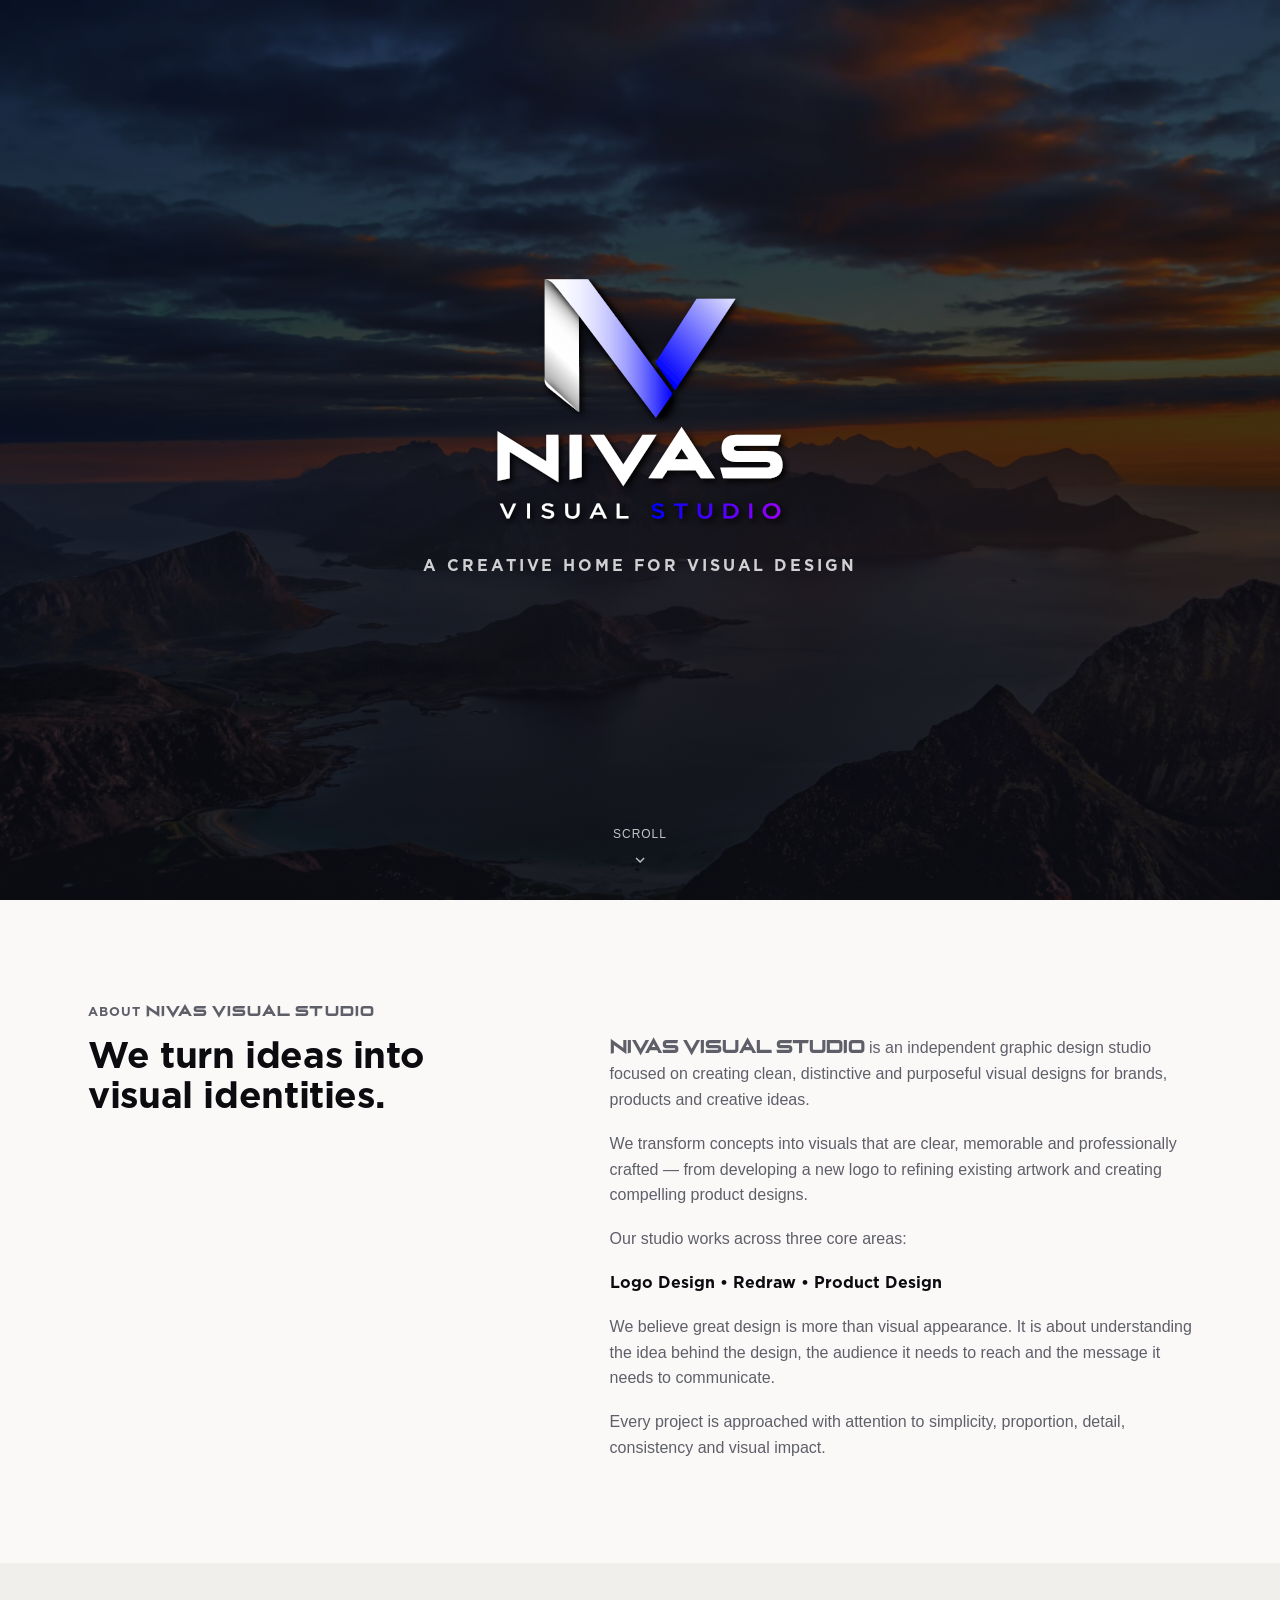
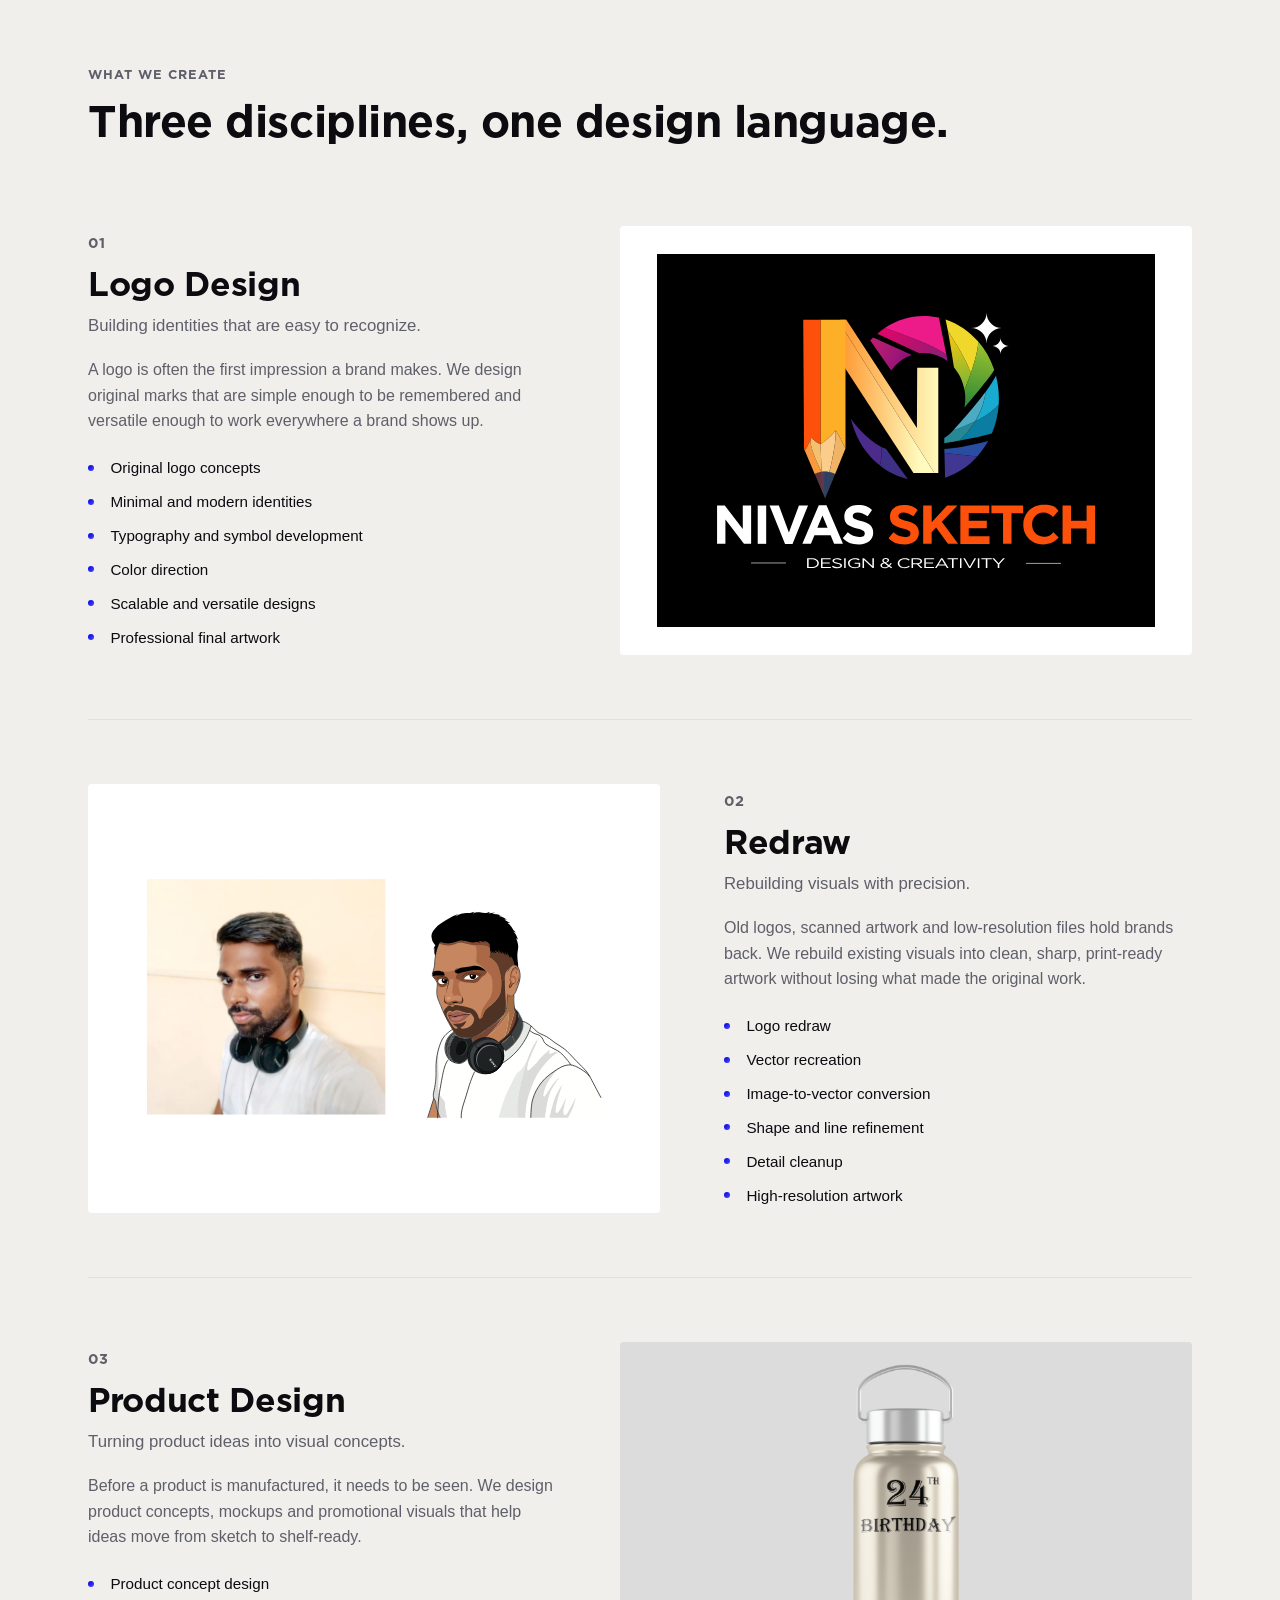
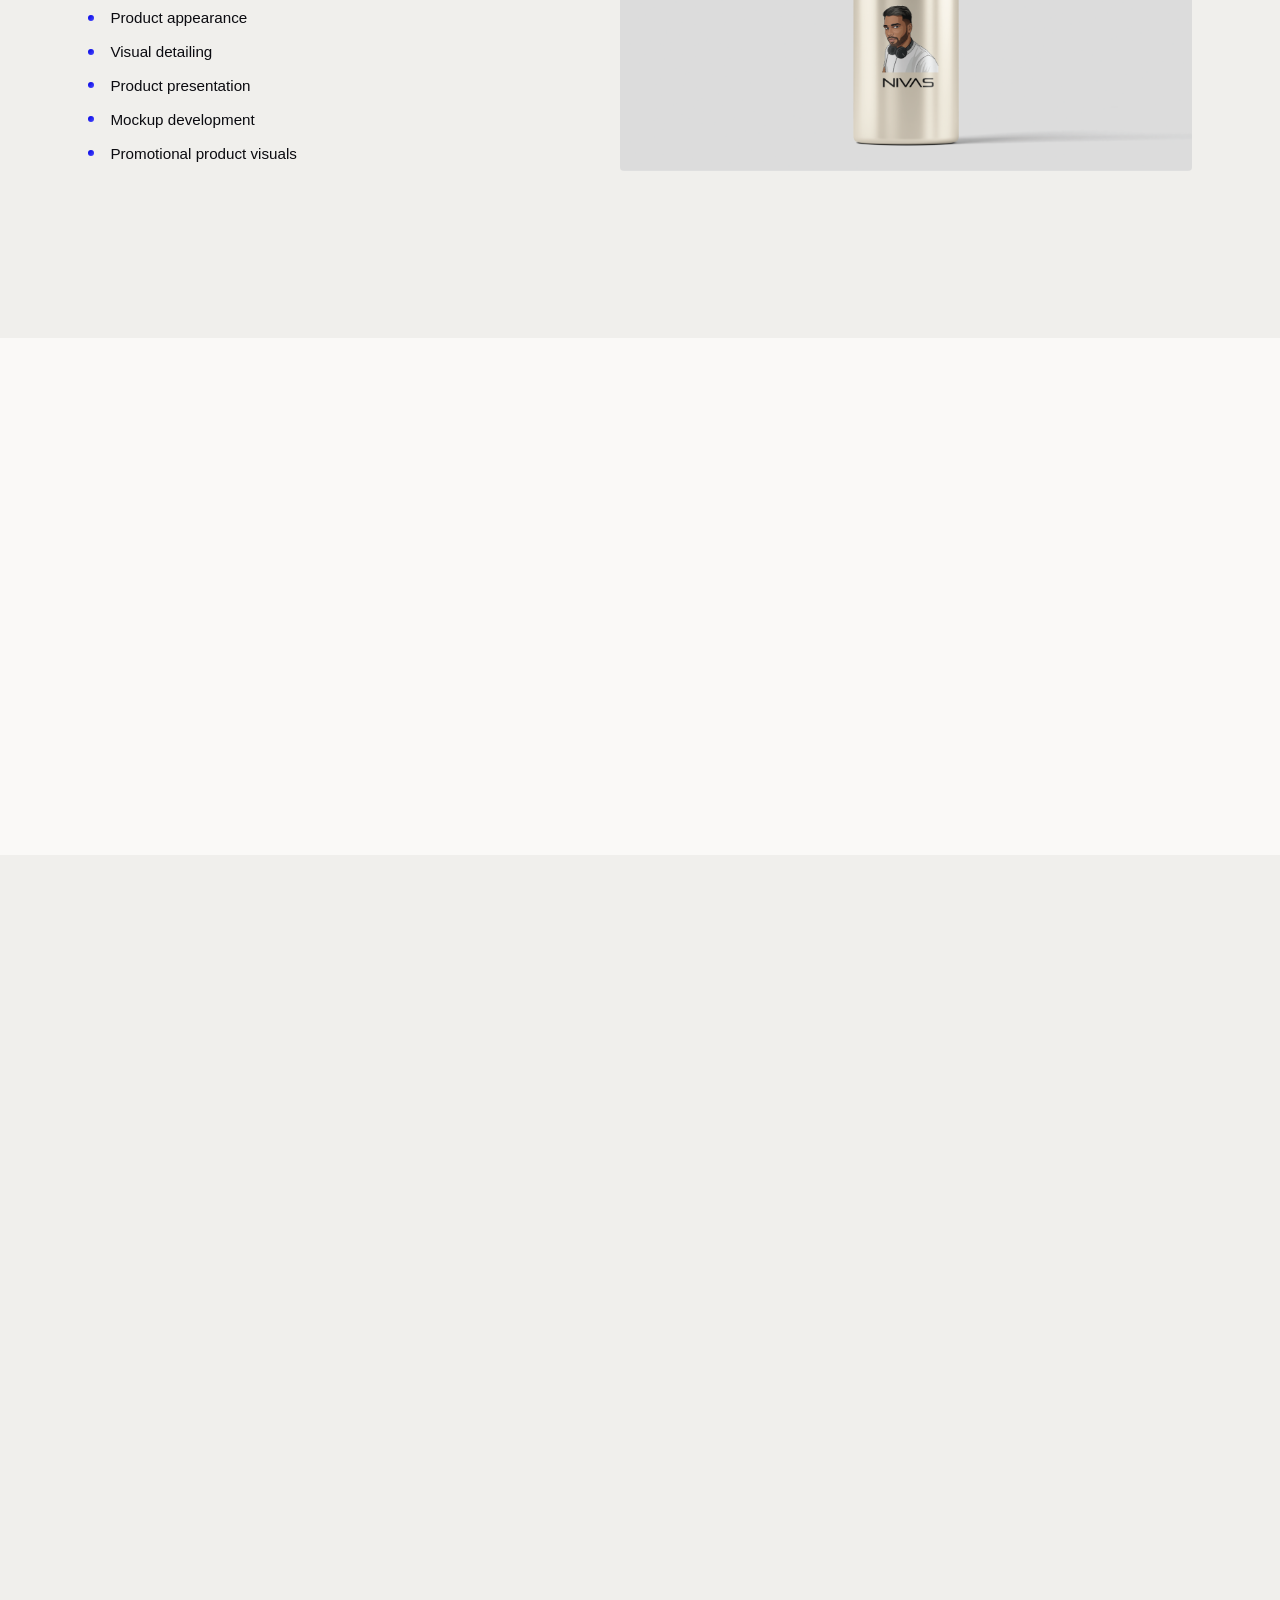
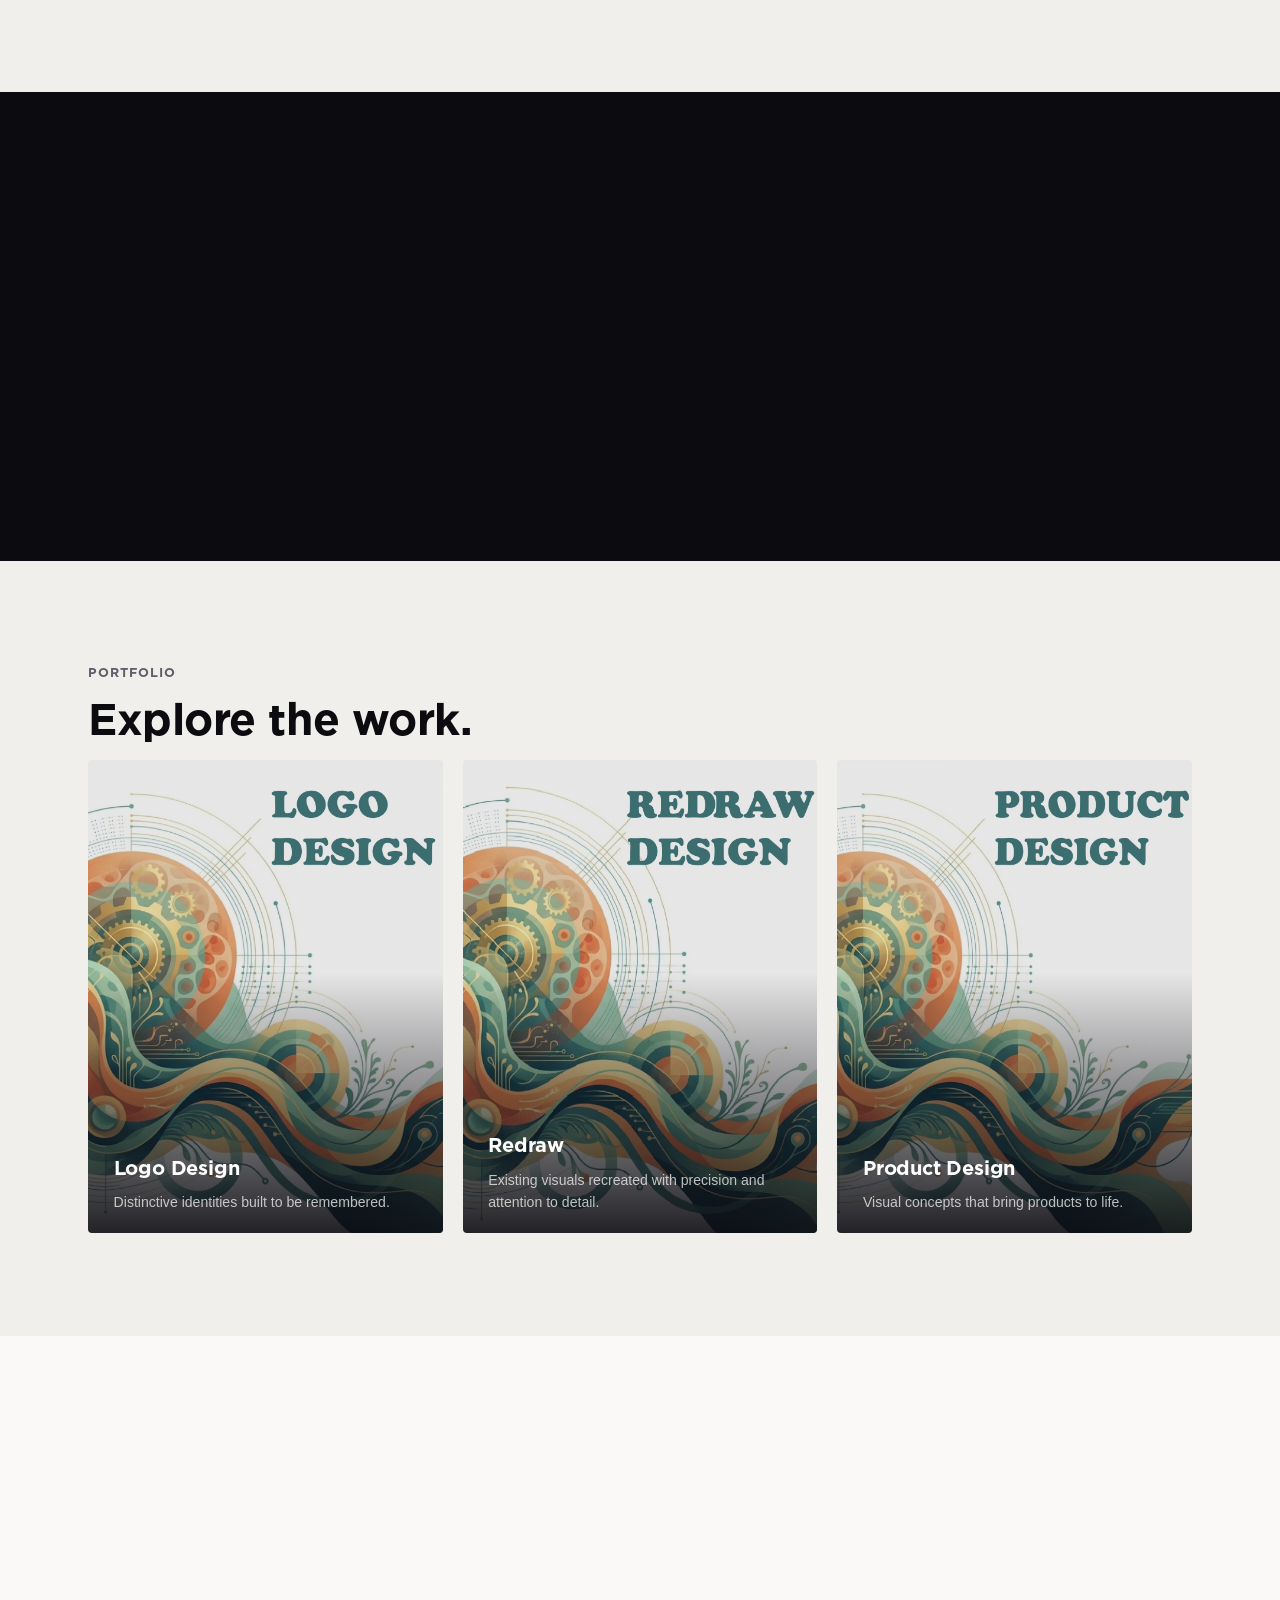
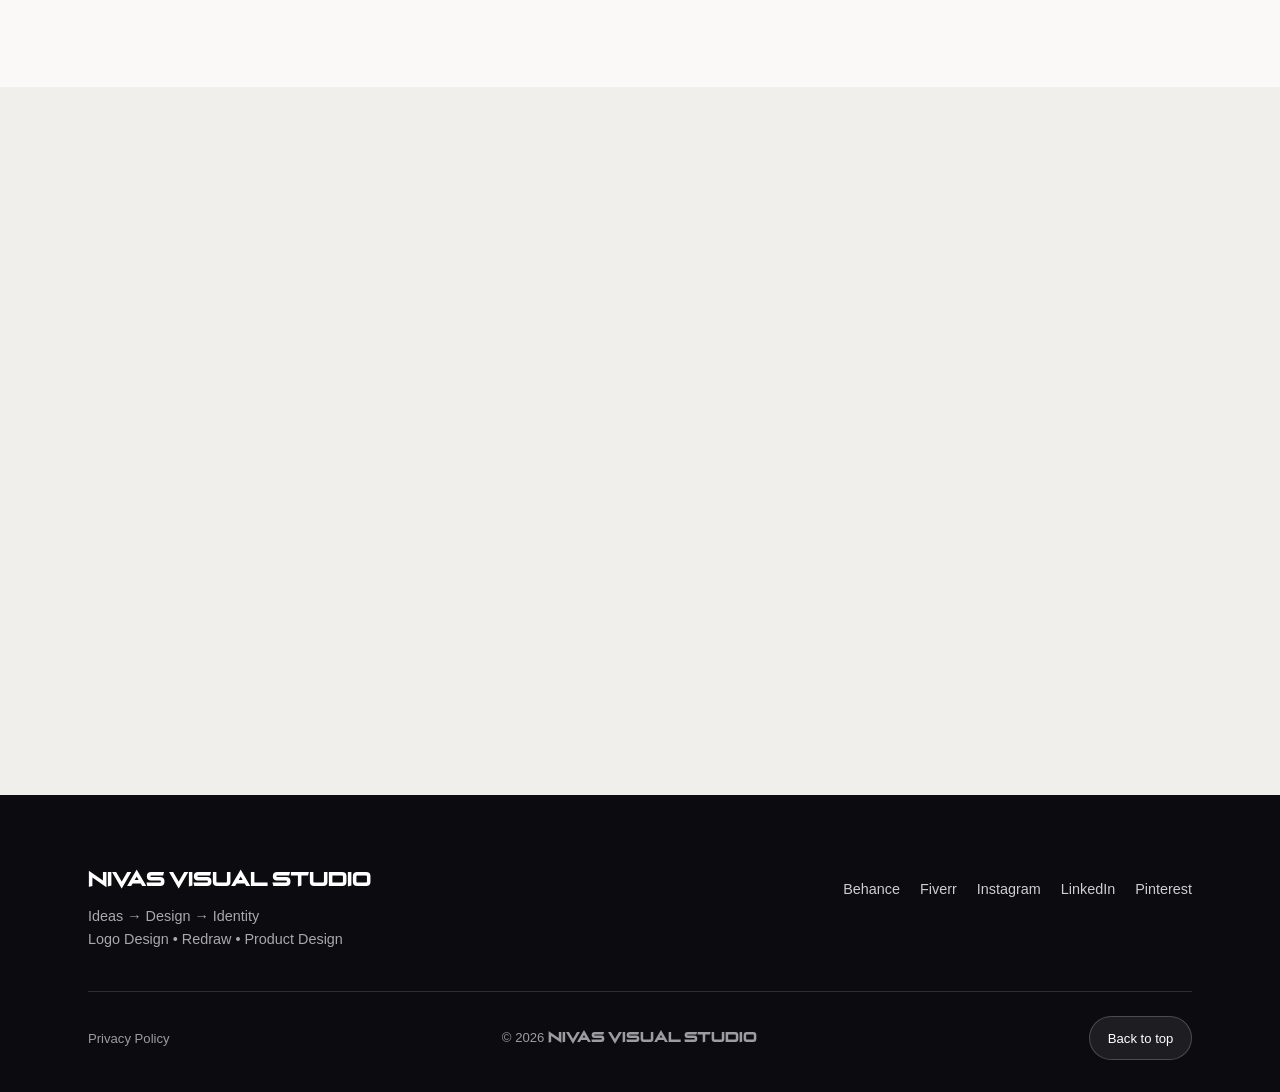
==== commit 1bdfaa13: "Update image formats from JPG to AVIF" ====
--- a/index.html
+++ b/index.html
@@ -18,12 +18,12 @@
   <meta property="og:title" content="Nivas Visual Studio | Logo Design, Redraw & Product Design">
   <meta property="og:description" content="We turn ideas into visual identities. Logo design, redraw and product design studio.">
   <meta property="og:url" content="https://nivasvisualstudio.in/main.html">
-  <meta property="og:image" content="https://nivasvisualstudio.in/images/hero_bg.jpg">
+  <meta property="og:image" content="https://nivasvisualstudio.in/images/hero_bg.avif">
   <meta property="og:image:alt" content="Nivas Visual Studio">
   <meta name="twitter:card" content="summary_large_image">
   <meta name="twitter:title" content="Nivas Visual Studio | Logo Design, Redraw & Product Design">
   <meta name="twitter:description" content="We turn ideas into visual identities. Logo design, redraw and product design studio.">
-  <meta name="twitter:image" content="https://nivasvisualstudio.in/images/hero_bg.jpg">
+  <meta name="twitter:image" content="https://nivasvisualstudio.in/images/hero_bg.avif">
 
   <!-- Structured data -->
   <script type="application/ld+json">
@@ -81,7 +81,7 @@
   <main id="main">
     <section class="hero" id="home">
       <div class="hero-media">
-        <img src="images/hero_bg.jpg" alt="" role="presentation" fetchpriority="high" loading="eager" decoding="async">
+        <img src="images/hero_bg.avif" alt="" role="presentation" fetchpriority="high" loading="eager" decoding="async">
       </div>
 
       <div class="hero-content">
@@ -278,7 +278,7 @@
 
         <div class="portfolio-grid reveal">
           <a href="logo-design.html" class="portfolio-card">
-            <img src="images/Logo Design.png" alt="" loading="lazy">
+            <img src="images/Logo Design.avif" alt="" loading="lazy">
             <div class="portfolio-overlay">
               <h3 class="portfolio-name">Logo Design</h3>
               <p class="portfolio-tag">Distinctive identities built to be remembered.</p>
@@ -286,7 +286,7 @@
           </a>
 
           <a href="redraw.html" class="portfolio-card">
-            <img src="images/Redraw Design.png" alt="" loading="lazy">
+            <img src="images/Redraw Design.avif" alt="" loading="lazy">
             <div class="portfolio-overlay">
               <h3 class="portfolio-name">Redraw</h3>
               <p class="portfolio-tag">Existing visuals recreated with precision and attention to detail.</p>
@@ -294,7 +294,7 @@
           </a>
 
           <a href="product-design.html" class="portfolio-card">
-            <img src="images/Product Design.png" alt="" loading="lazy">
+            <img src="images/Product Design.avif" alt="" loading="lazy">
             <div class="portfolio-overlay">
               <h3 class="portfolio-name">Product Design</h3>
               <p class="portfolio-tag">Visual concepts that bring products to life.</p>
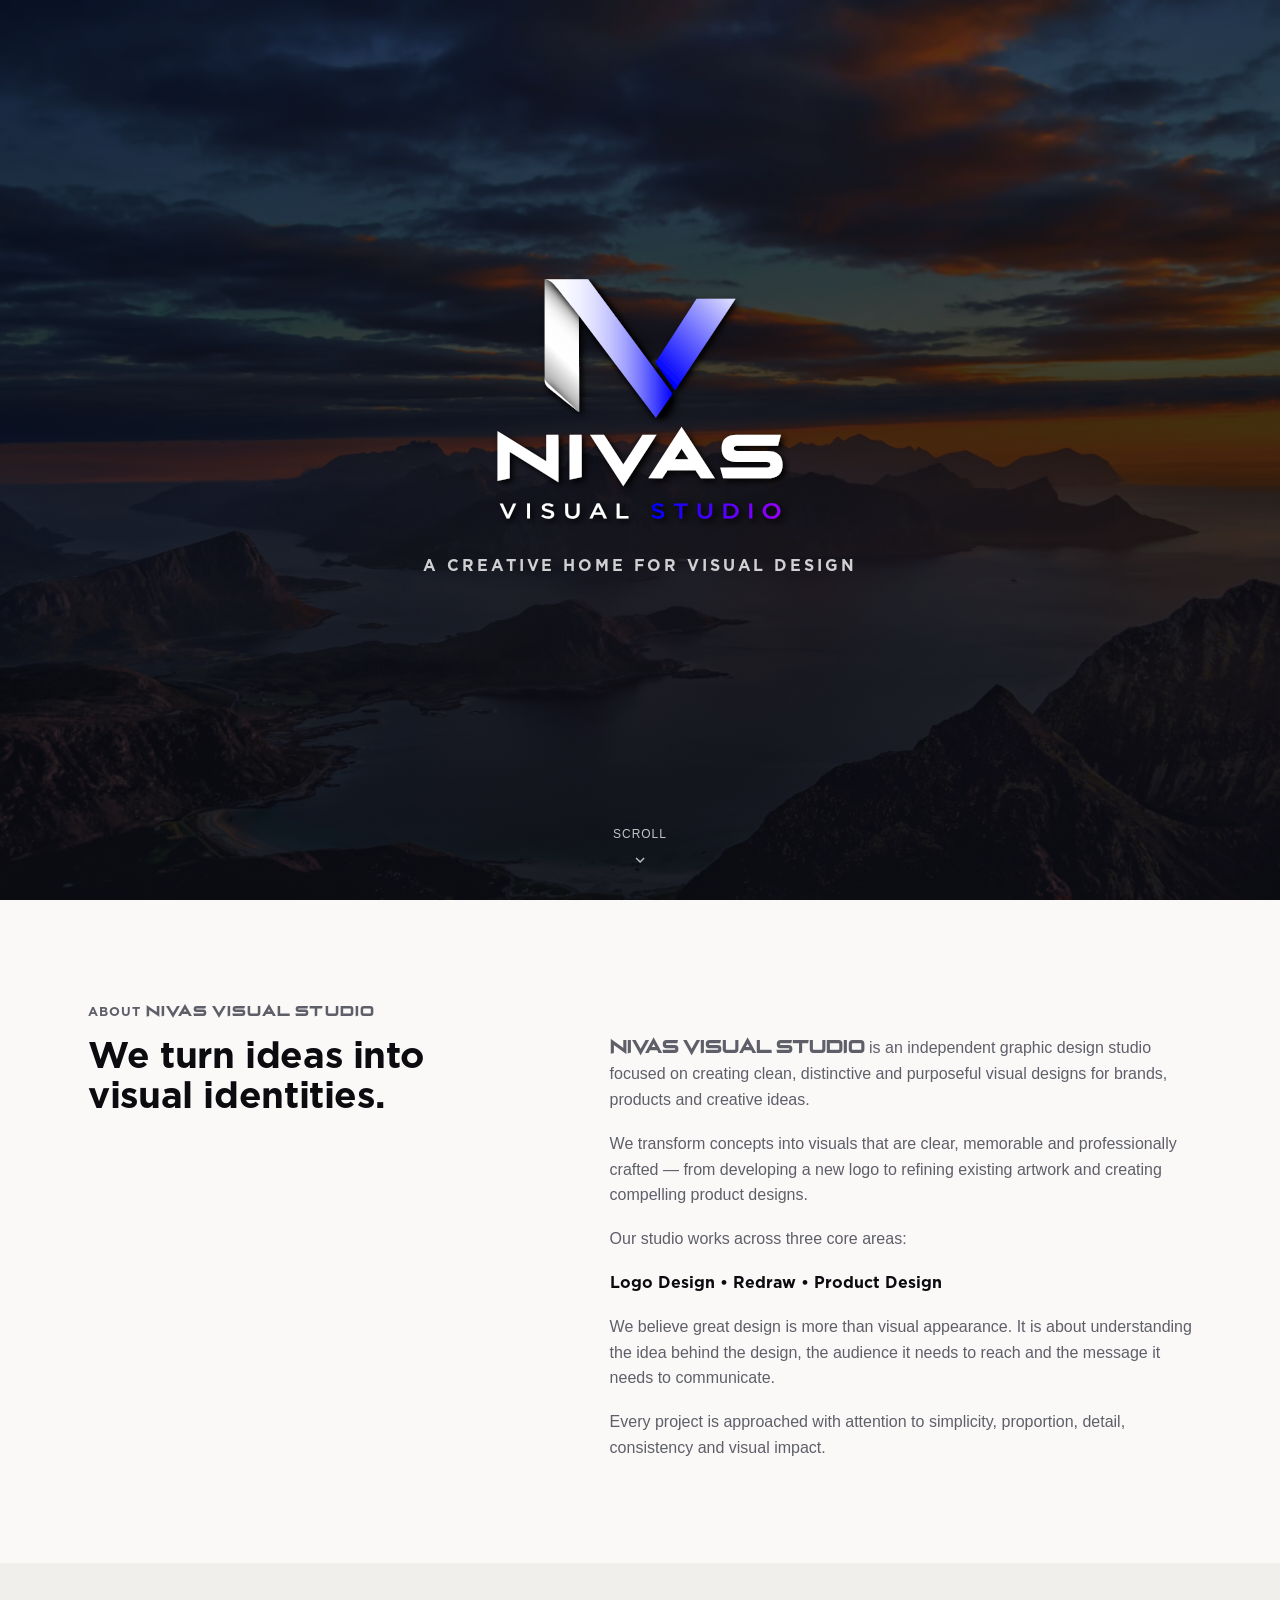
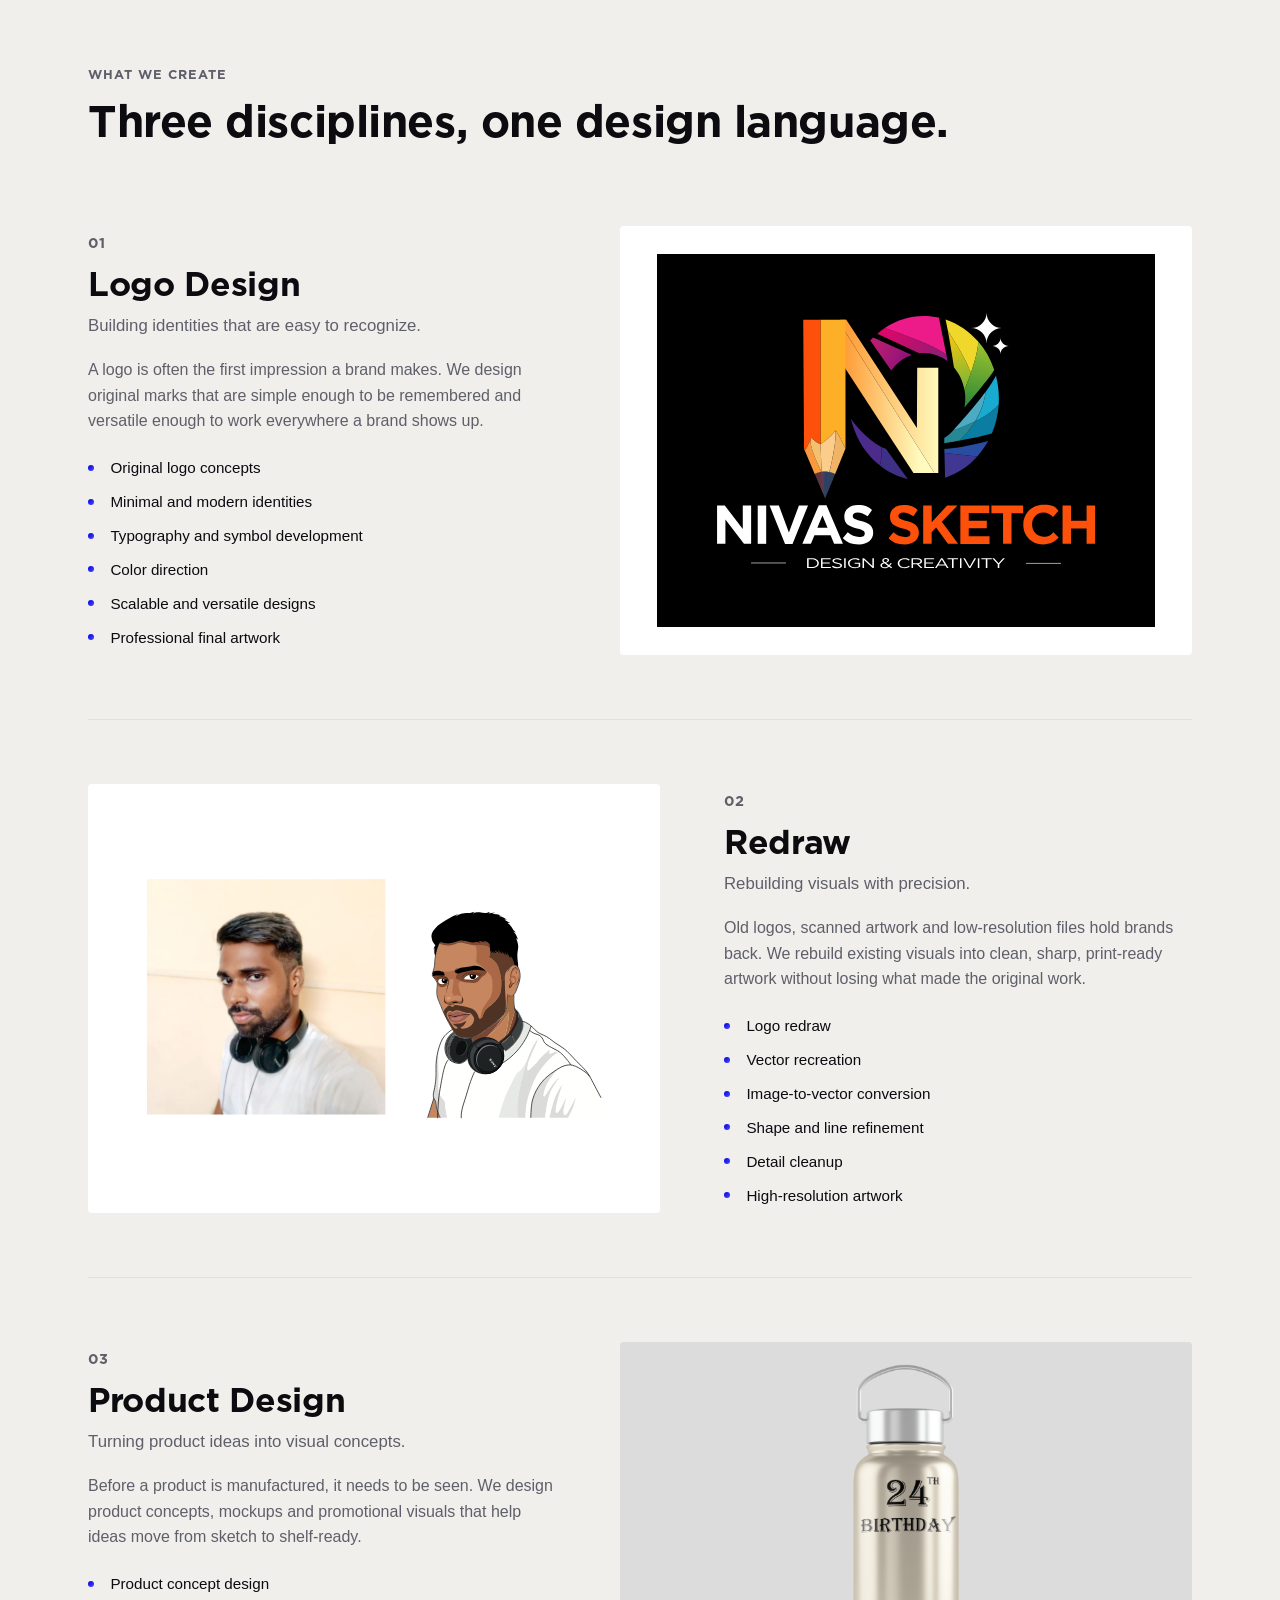
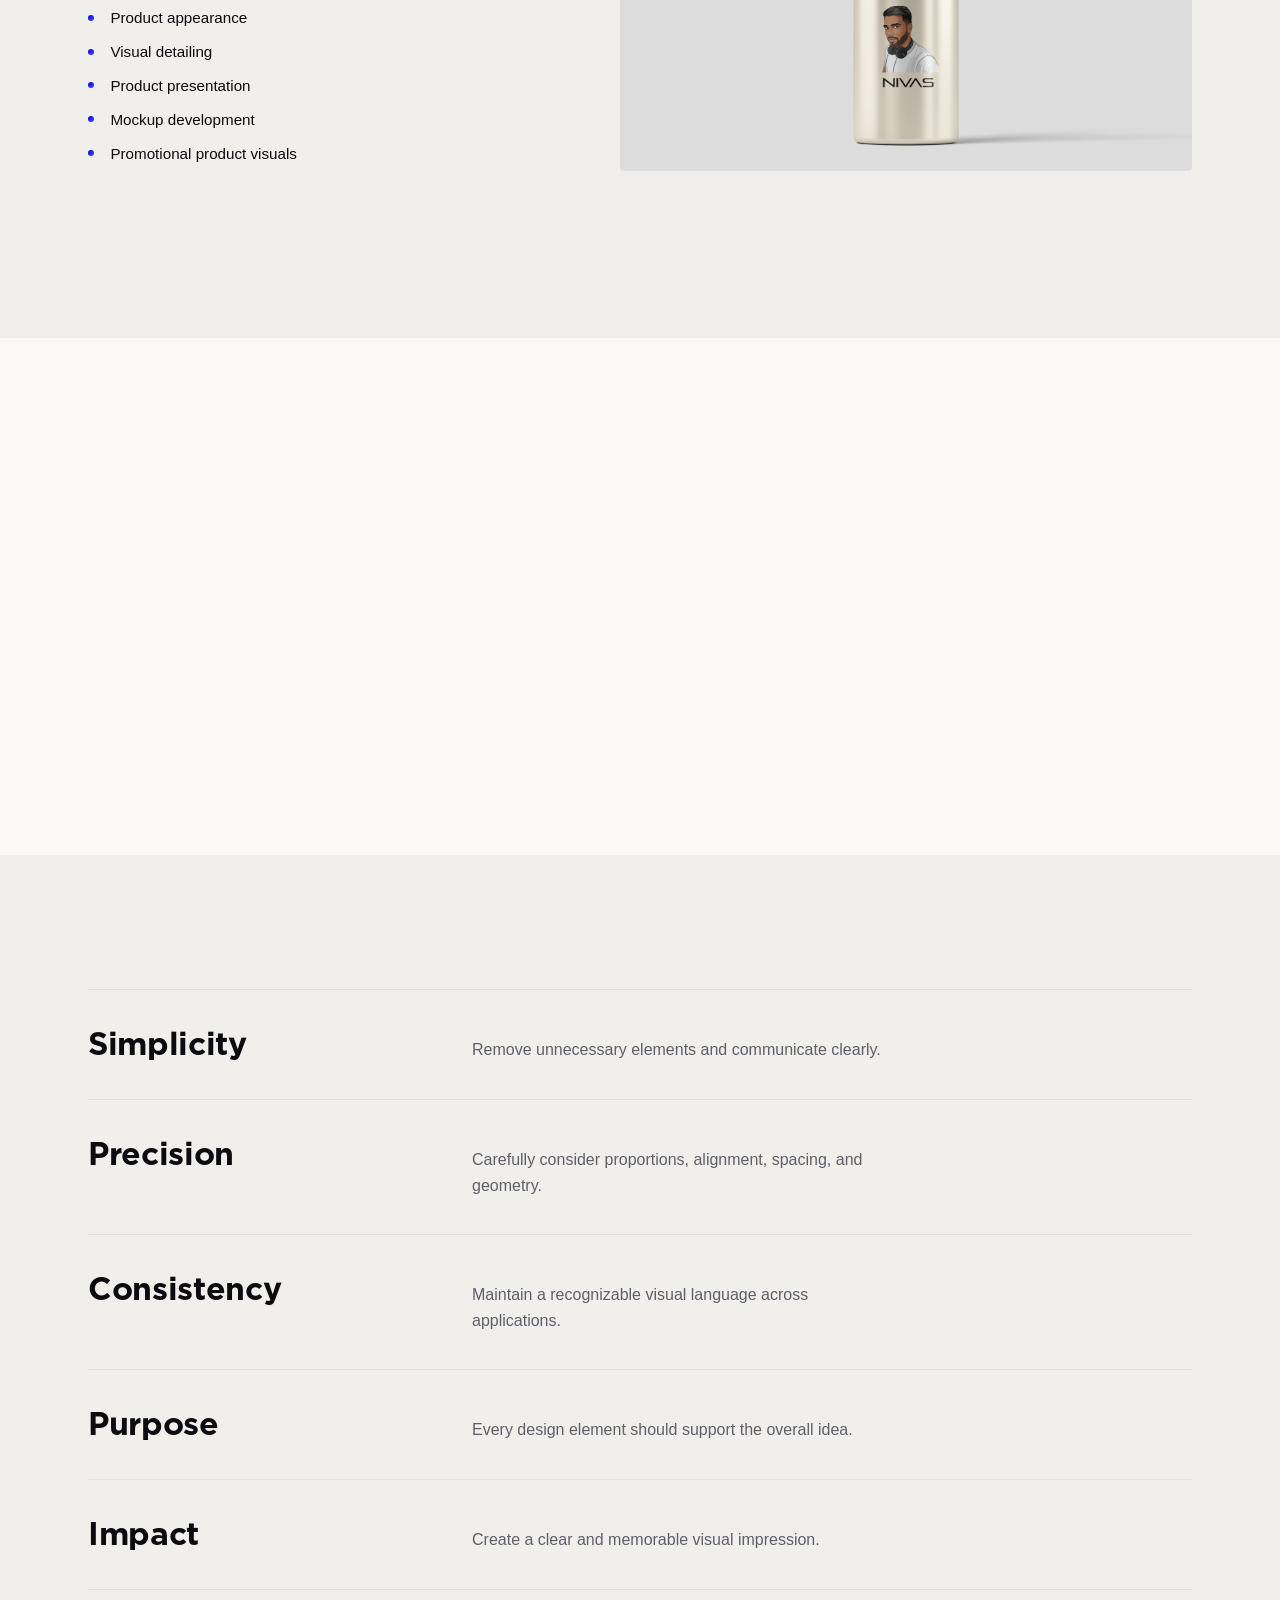
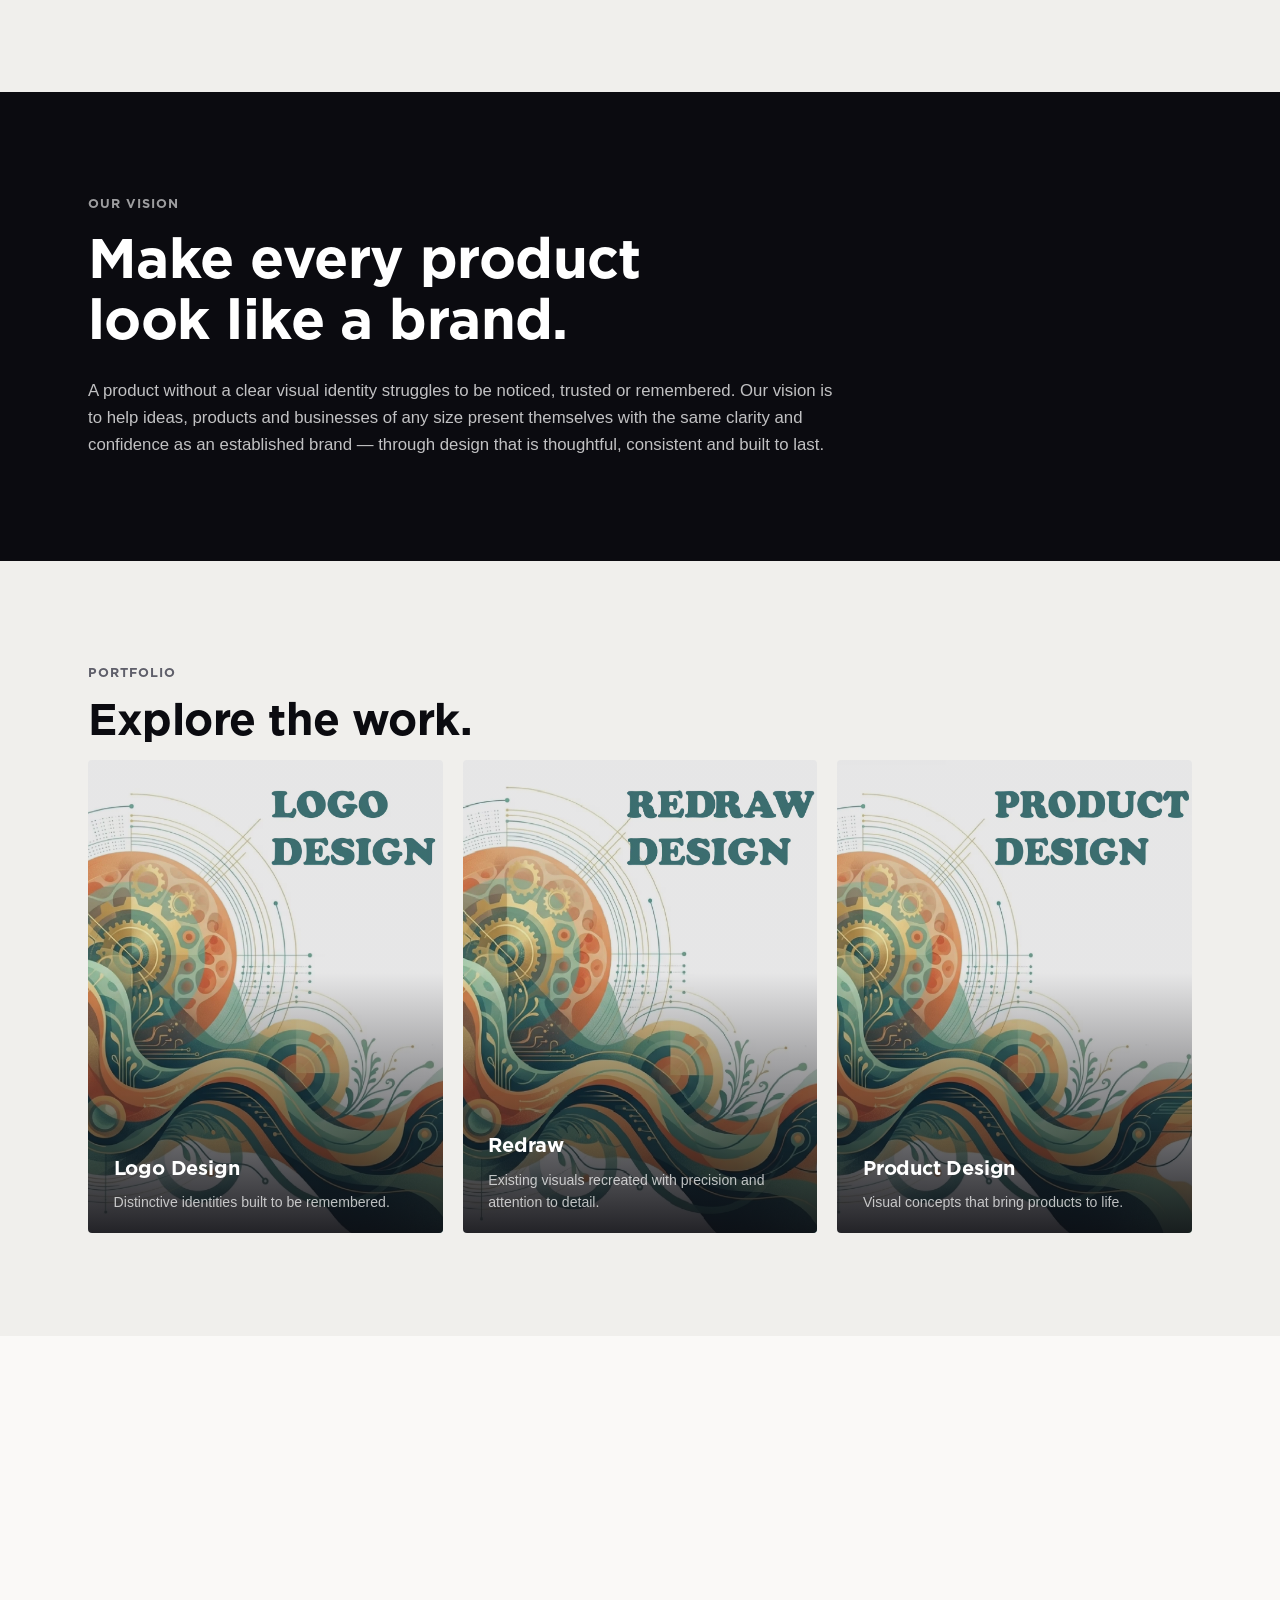
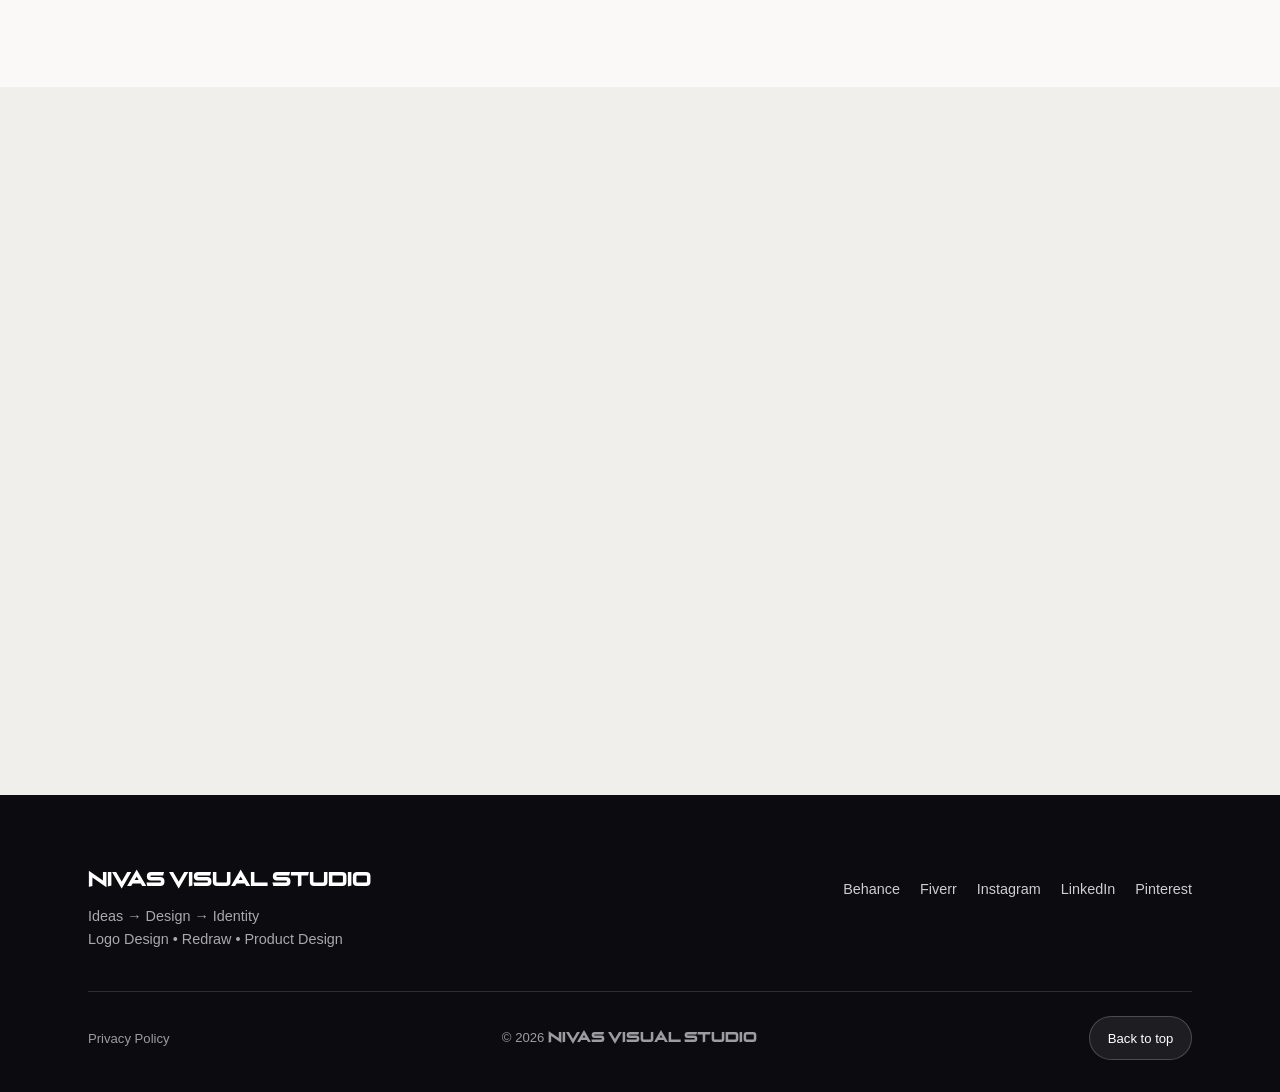
==== commit a4809306: "Update canonical URLs and image formats in index.html" ====
--- a/index.html
+++ b/index.html
@@ -6,7 +6,7 @@
   <title>Nivas Visual Studio | Logo Design, Redraw & Product Design Studio</title>
   <meta name="description" content="Nivas Visual Studio is an independent graphic design studio offering logo design, vector redraw and product design for brands, products and creative ideas.">
   <meta name="robots" content="index, follow, max-image-preview:large">
-  <link rel="canonical" href="https://nivasvisualstudio.in/main.html" />
+  <link rel="canonical" href="https://nivasvisualstudio.in/">
   <link rel="icon" type="image/png" href="assets/favicon.png">
   <link rel="apple-touch-icon" href="assets/favicon.png">
   <meta name="google-site-verification" content="T27HMMKFLb3zvgQTBLSldwvNvk717t6Sdw0P6hKY0VY" />
@@ -17,7 +17,7 @@
   <meta property="og:site_name" content="Nivas Visual Studio">
   <meta property="og:title" content="Nivas Visual Studio | Logo Design, Redraw & Product Design">
   <meta property="og:description" content="We turn ideas into visual identities. Logo design, redraw and product design studio.">
-  <meta property="og:url" content="https://nivasvisualstudio.in/main.html">
+  <meta property="og:url" content="https://nivasvisualstudio.in/">
   <meta property="og:image" content="https://nivasvisualstudio.in/images/hero_bg.avif">
   <meta property="og:image:alt" content="Nivas Visual Studio">
   <meta name="twitter:card" content="summary_large_image">
@@ -34,20 +34,20 @@
         "@type": "ProfessionalService",
         "@id": "https://nivasvisualstudio.in/#org",
         "name": "Nivas Visual Studio",
-        "url": "https://nivasvisualstudio.in/main.html",
+        "url": "https://nivasvisualstudio.in/",
         "logo": "https://nivasvisualstudio.in/assets/favicon.png",
-        "image": "https://nivasvisualstudio.in/images/hero_bg.jpg",
+        "image": "https://nivasvisualstudio.in/images/hero_bg.avif",
         "description": "Independent graphic design studio offering logo design, redraw and product design.",
         "email": "contact.nivasvisuals@gmail.com",
-        "telephone": "+918681084218",
+        "telephone": "+918300095218",
         "slogan": "Ideas, Design, Identity",
         "areaServed": "Worldwide",
         "sameAs": [
-          "https://www.behance.net/srinivachinnad",
+          "https://www.behance.net/nivasvisualstudio",
           "https://www.fiverr.com/nivas_san_",
-          "https://www.instagram.com/nivas_visuals",
-          "https://www.linkedin.com/in/nivas-visual-studio-7a949943b",
-          "https://pin.it/4zKWXtsOT"
+          "https://www.instagram.com/nivas_visual_studio",
+          "https://www.linkedin.com/in/nivasvisualstudio",
+          "https://in.pinterest.com/nivasvisualstudio"
         ],
         "makesOffer": [
           { "@type": "Offer", "itemOffered": { "@type": "Service", "name": "Logo Design" } },
@@ -58,7 +58,7 @@
       {
         "@type": "WebSite",
         "@id": "https://nivasvisualstudio.in/#website",
-        "url": "https://nivasvisualstudio.in/main.html",
+        "url": "https://nivasvisualstudio.in/",
         "name": "Nivas Visual Studio",
         "publisher": { "@id": "https://nivasvisualstudio.in/#org" },
         "inLanguage": "en"
@@ -72,7 +72,7 @@
 
   <link rel="preload" href="fonts/DecadenceStraight.otf" as="font" type="font/otf" crossorigin>
   <link rel="preload" href="fonts/Gotham-Bold.otf" as="font" type="font/otf" crossorigin>
-  <link rel="preload" as="image" href="images/hero_bg.jpg" fetchpriority="high">
+  <link rel="preload" as="image" href="images/hero_bg.avif" fetchpriority="high">
   <link rel="stylesheet" href="css/style.css">
 </head>
 <body>
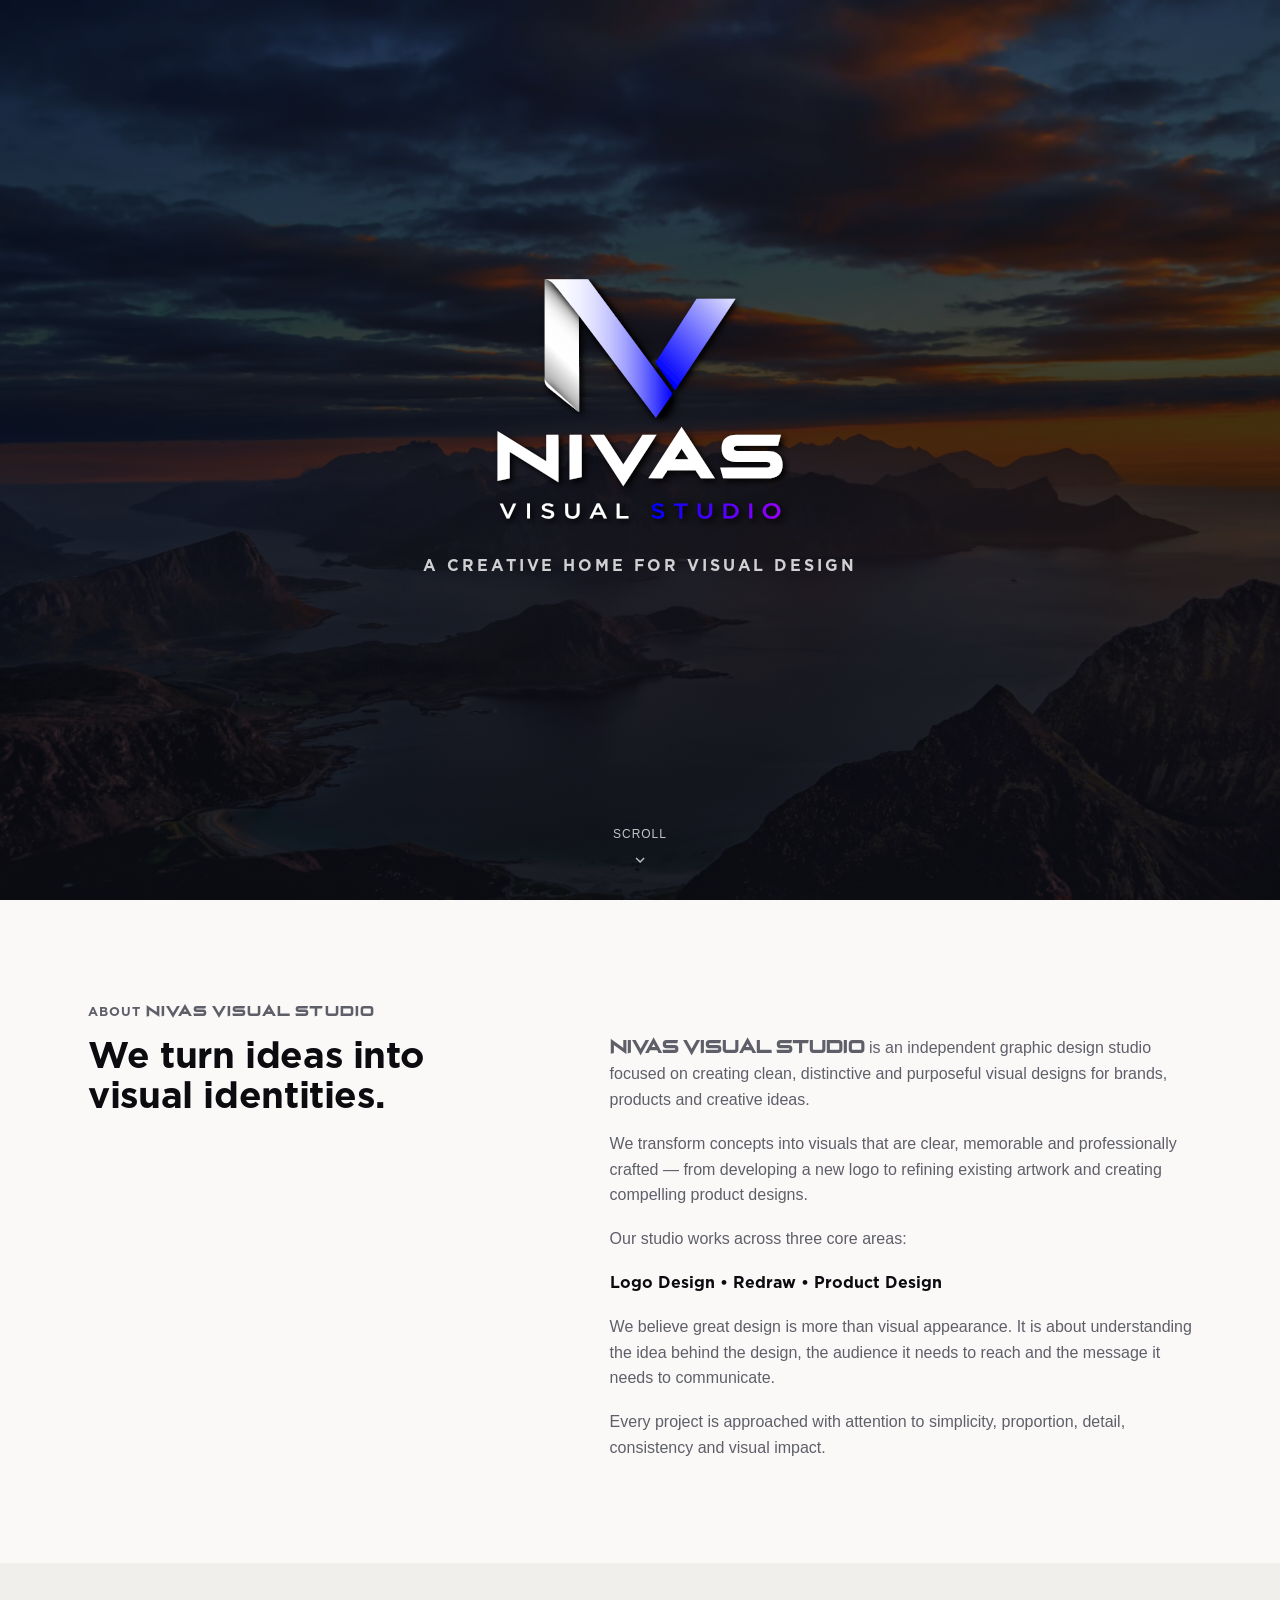
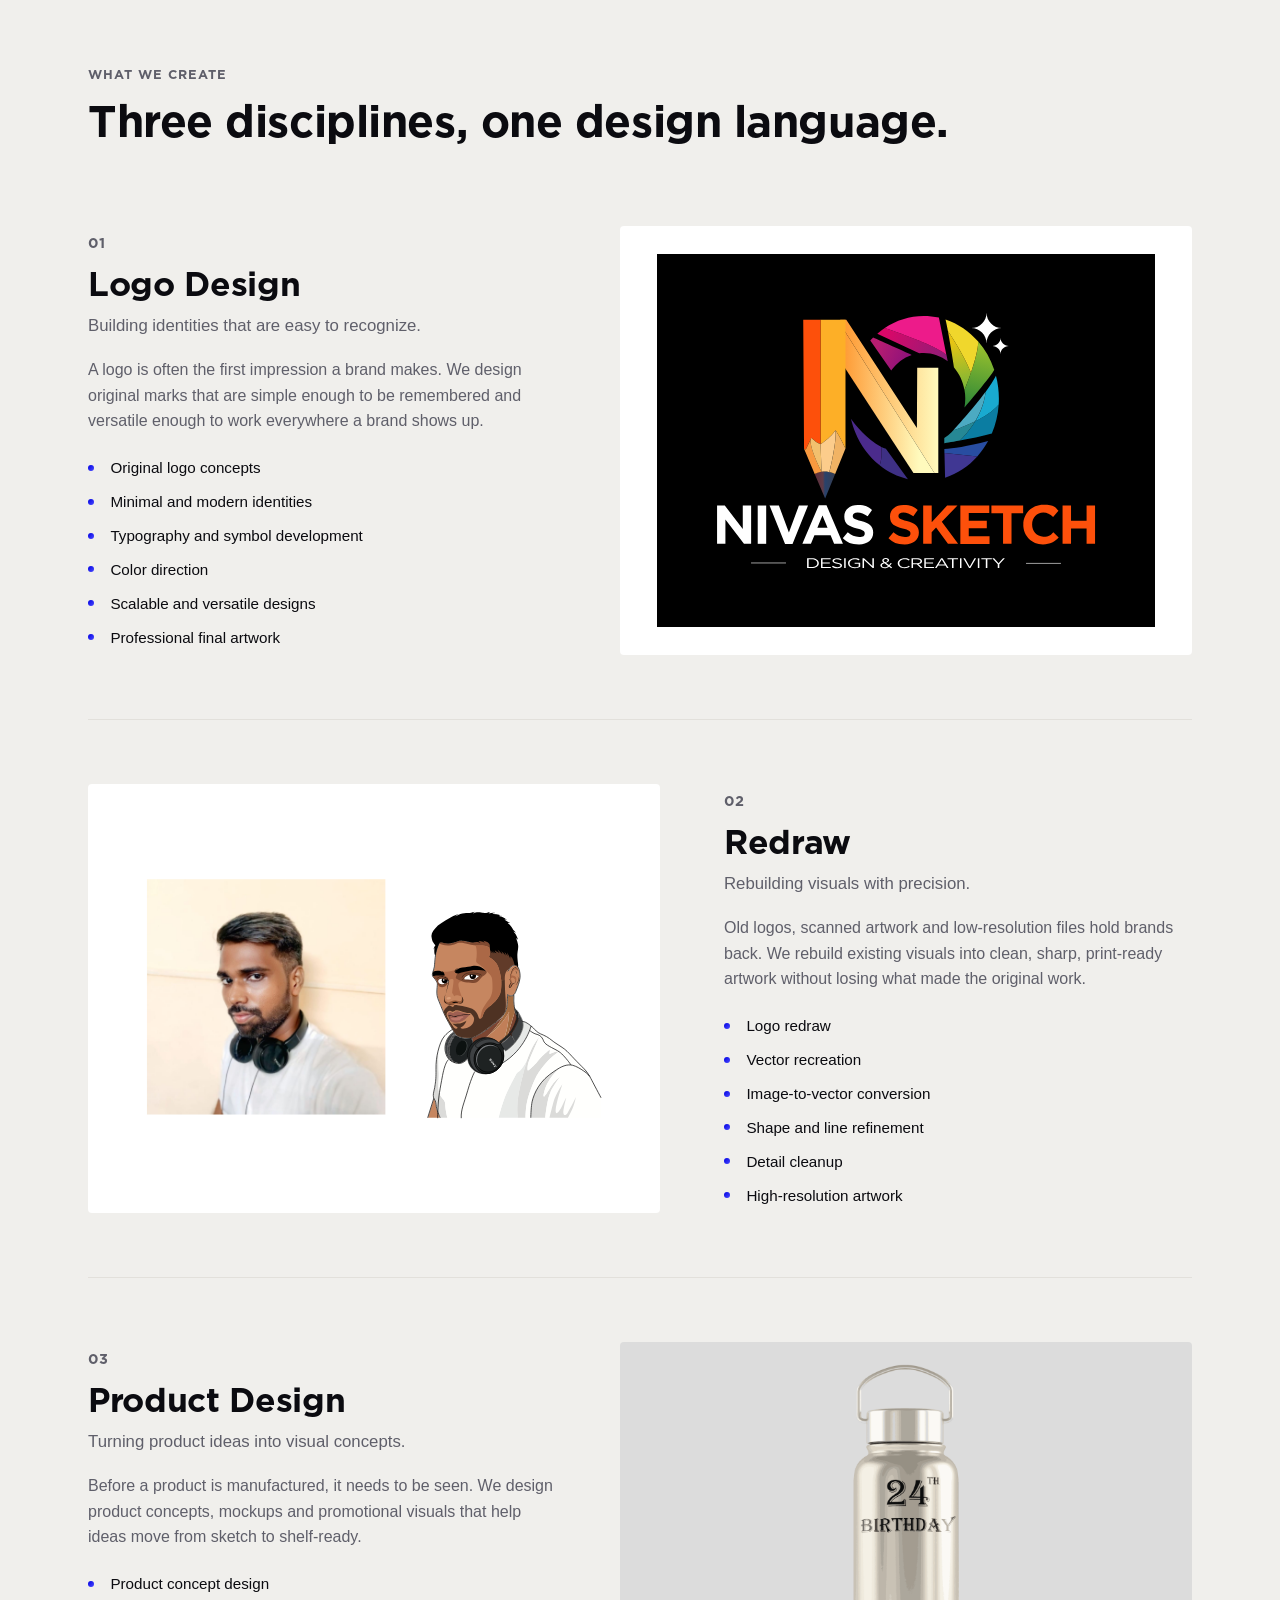
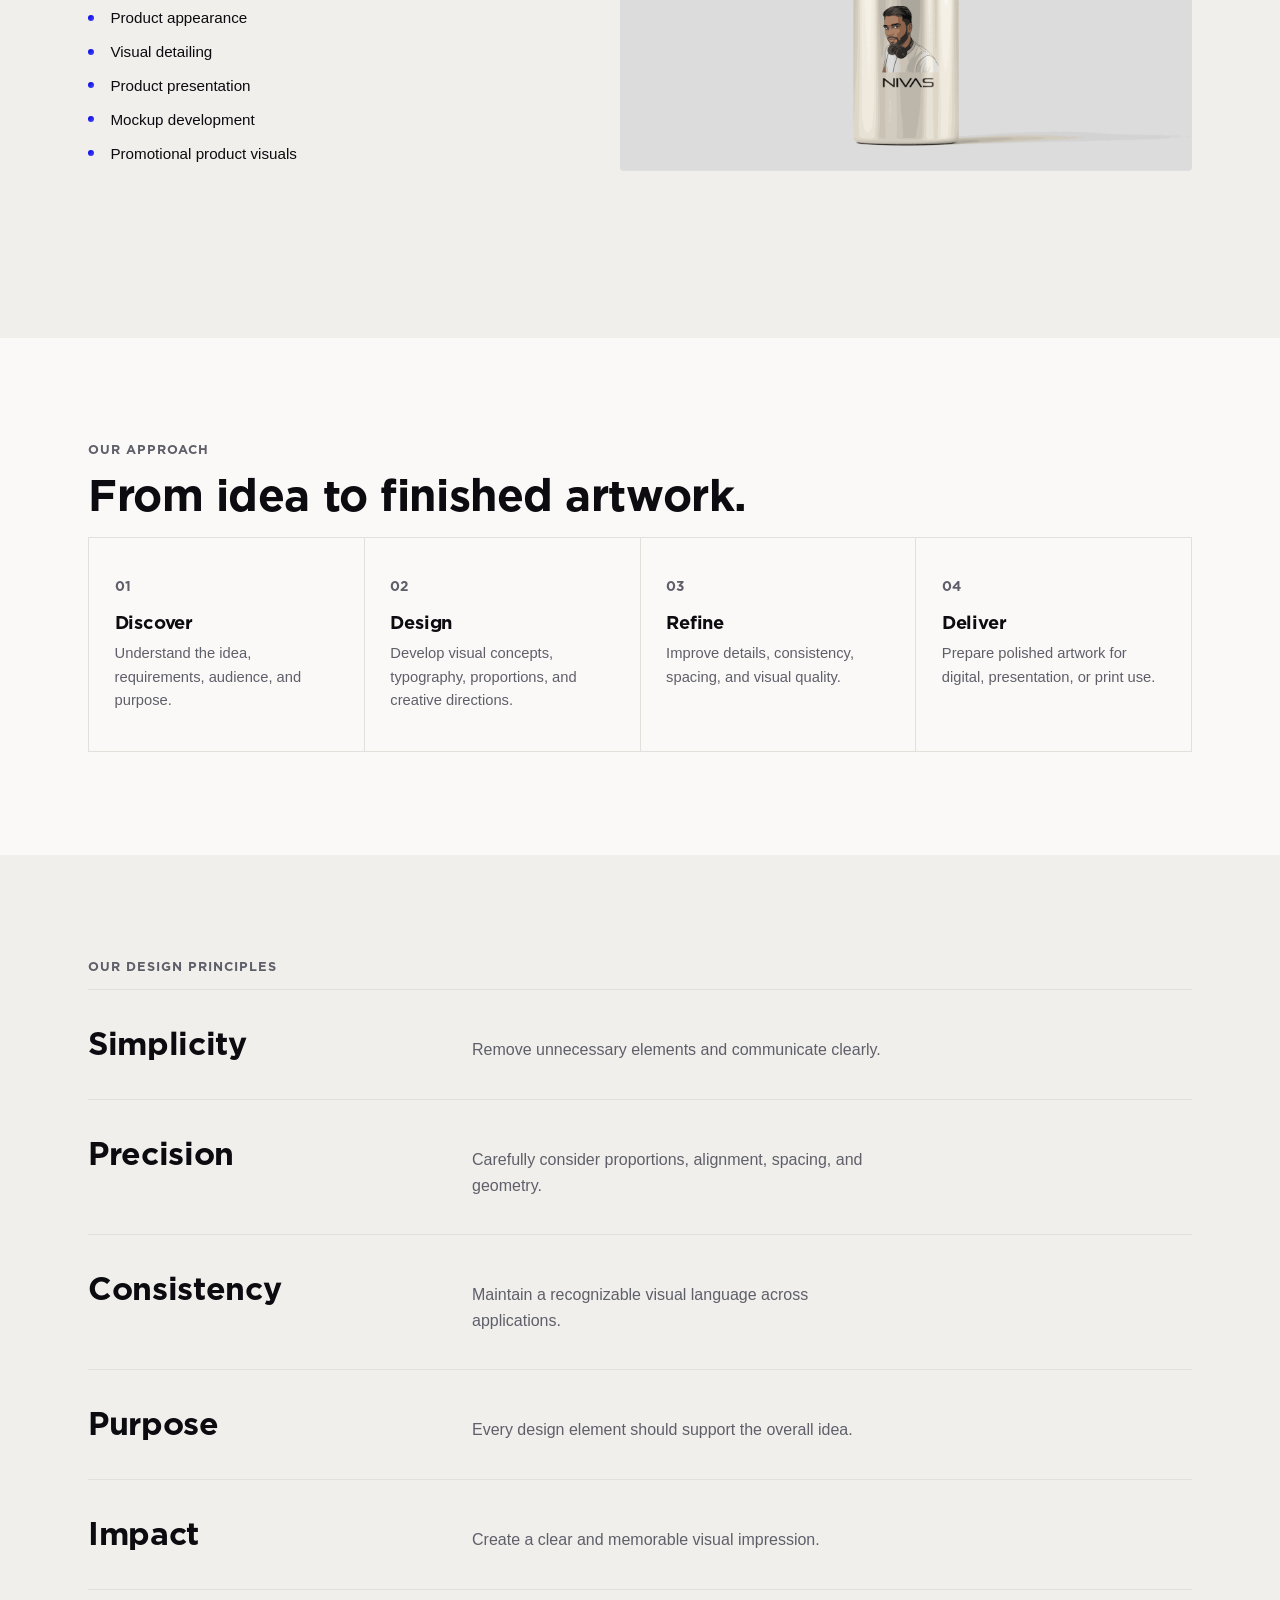
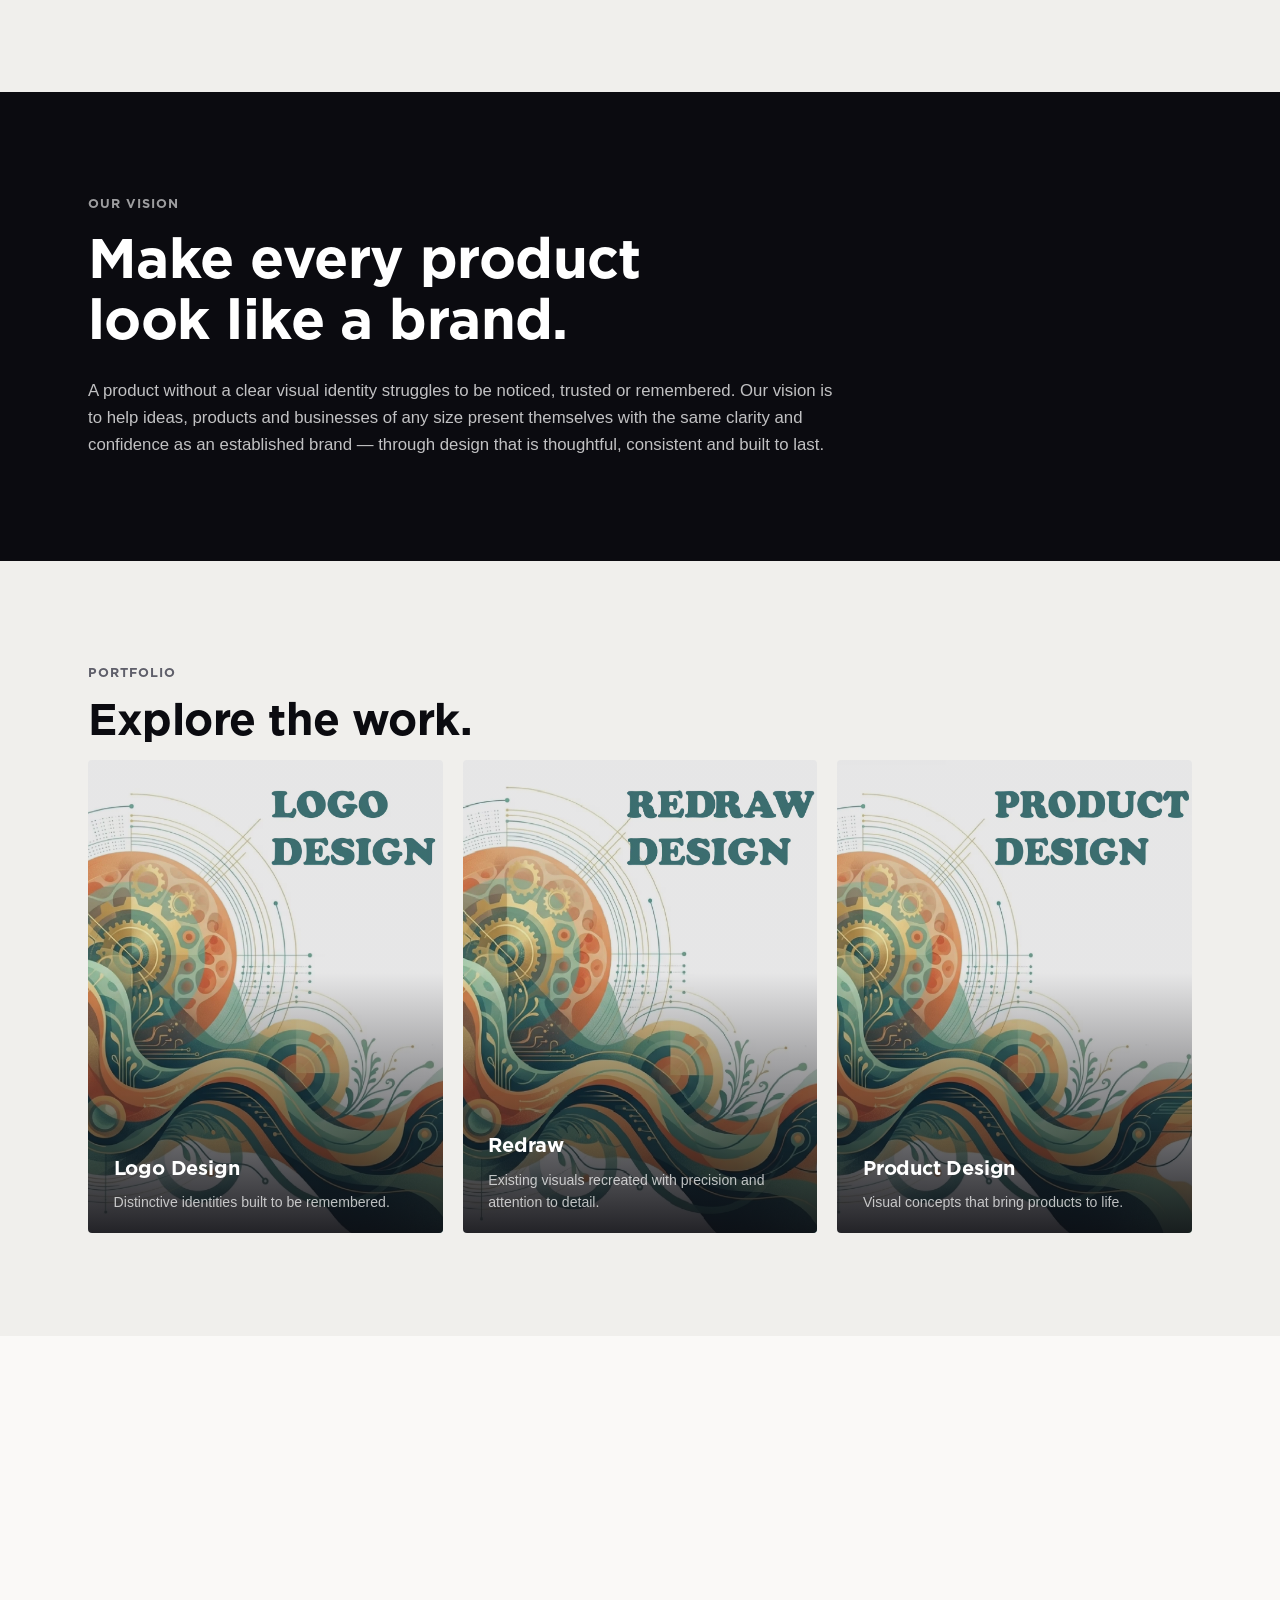
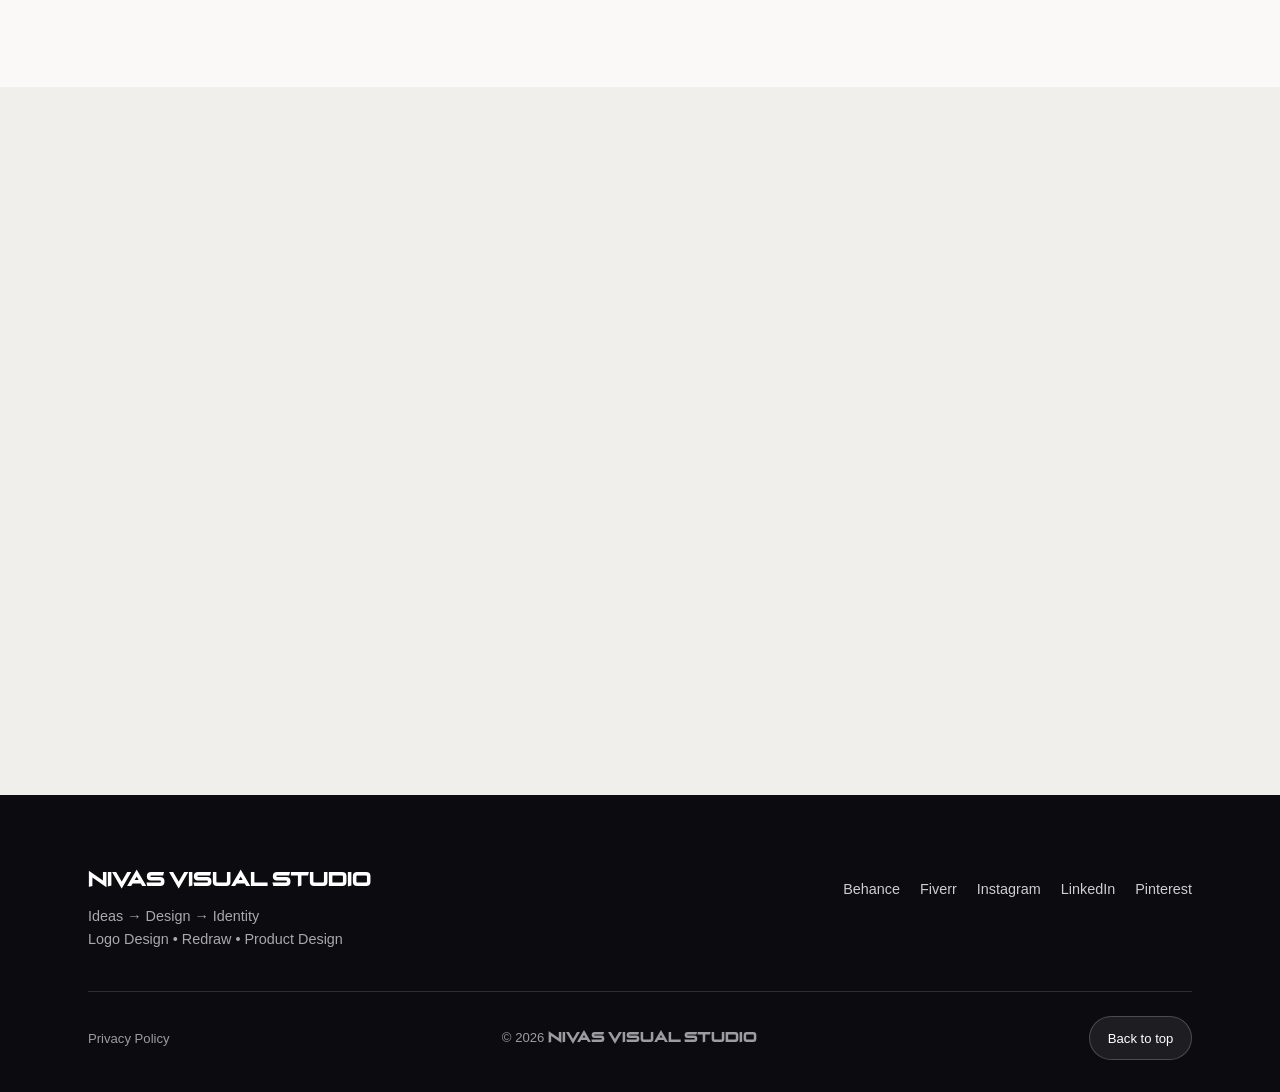
==== commit 93cffcde: "Add phone contact information to index.html" ====
--- a/index.html
+++ b/index.html
@@ -336,7 +336,7 @@
 
             <ul class="contact-channels">
               <li>Email: <a href="mailto:contact.nivasvisuals@gmail.com">contact.nivasvisuals@gmail.com</a></li>
-              
+              <li>Phone: <a href="tel:+918300095218">+91 8300095218</a></li>
             </ul>
           </div>
 
--- a/css/style.css
+++ b/css/style.css
@@ -1,897 +1 @@
-/* Nivas Visual Studio — fully responsive stylesheet */
-
-@font-face {
-  font-family: "Decadence Straight";
-  src: url("../fonts/DecadenceStraight.otf") format("opentype");
-  font-weight: normal;
-  font-style: normal;
-  font-display: swap;
-}
-
-@font-face {
-  font-family: "Gotham Bold";
-  src: url("../fonts/Gotham-Bold.otf") format("opentype");
-  font-weight: 700;
-  font-style: normal;
-  font-display: swap;
-}
-
-:root {
-  --color-ink: #0b0b10;
-  --color-paper: #faf9f7;
-  --color-paper-dim: #f0efec;
-  --color-gray: #5f5f6a;
-  --color-line: #e2e0db;
-  /* Brand blue, matching the intro animation */
-  --color-accent-a: #0000e1;
-  --color-accent-b: #4b4bff;
-  --color-accent-grad: linear-gradient(135deg, var(--color-accent-a), var(--color-accent-b));
-
-  /* Headings use Gotham Bold. Body copy uses a regular-weight face so
-     paragraphs stay readable. If you own "Gotham Book", add it with
-     @font-face and put it first in --font-body. */
-  --font-display: "Gotham Bold", "Helvetica Neue", Arial, sans-serif;
-  --font-brand: "Decadence Straight", Georgia, serif;
-  --font-body: "Helvetica Neue", Helvetica, Arial, system-ui, sans-serif;
-
-  --space-section: clamp(3.5rem, 8vw, 8rem);
-  --content-max: 1200px;
-  --content-narrow: 760px;
-  --header-h: 0px; /* no fixed header */
-  --gutter: clamp(1.25rem, 4vw, 3rem);
-}
-
-/* ---------- Reset ---------- */
-*, *::before, *::after { box-sizing: border-box; }
-
-html {
-  scroll-behavior: smooth;
-  scroll-padding-top: calc(var(--header-h) + 12px);
-  -webkit-text-size-adjust: 100%;
-  text-size-adjust: 100%;
-}
-
-@media (prefers-reduced-motion: reduce) {
-  html { scroll-behavior: auto; }
-  * {
-    animation-duration: 0.01ms !important;
-    animation-iteration-count: 1 !important;
-    transition-duration: 0.01ms !important;
-  }
-  .js .reveal { opacity: 1; transform: none; }
-  .hero-content { opacity: 1; transform: none; }
-}
-
-body {
-  margin: 0;
-  font-family: var(--font-body);
-  color: var(--color-ink);
-  background: var(--color-paper);
-  line-height: 1.6;
-  -webkit-font-smoothing: antialiased;
-  font-synthesis: none;
-  overflow-x: hidden;
-  word-wrap: break-word;
-  overflow-wrap: break-word;
-}
-
-body.modal-open { overflow: hidden; }
-
-img, video, svg { max-width: 100%; height: auto; }
-img { display: block; }
-
-a { color: inherit; text-decoration: none; -webkit-tap-highlight-color: transparent; }
-
-h1, h2, h3, h4 {
-  font-family: var(--font-display);
-  font-weight: 700;
-  margin: 0;
-  line-height: 1.1;
-  letter-spacing: -0.01em;
-  text-wrap: balance;
-}
-
-p { margin: 0; }
-
-.container {
-  width: 100%;
-  max-width: var(--content-max);
-  margin: 0 auto;
-  padding-left: max(var(--gutter), env(safe-area-inset-left));
-  padding-right: max(var(--gutter), env(safe-area-inset-right));
-}
-
-section { padding: var(--space-section) 0; }
-.section-alt { background: var(--color-paper-dim); }
-
-.sr-only {
-  position: absolute;
-  width: 1px;
-  height: 1px;
-  padding: 0;
-  margin: -1px;
-  overflow: hidden;
-  clip: rect(0,0,0,0);
-  white-space: nowrap;
-  border: 0;
-}
-
-/* Honeypot field: off-screen, not display:none */
-.hp {
-  position: absolute !important;
-  left: -9999px;
-  width: 1px;
-  height: 1px;
-  opacity: 0;
-}
-
-.skip-link {
-  position: fixed;
-  top: -100px;
-  left: 12px;
-  z-index: 2000;
-  padding: 0.65rem 1rem;
-  background: var(--color-ink);
-  color: #fff;
-  border-radius: 4px;
-  font-size: 0.9rem;
-}
-
-.skip-link:focus { top: 12px; }
-
-a:focus-visible,
-button:focus-visible,
-input:focus-visible,
-textarea:focus-visible,
-select:focus-visible {
-  outline: 2px solid var(--color-accent-a);
-  outline-offset: 3px;
-}
-
-/* ---------- Hero ---------- */
-.hero {
-  position: relative;
-  min-height: 100vh;
-  min-height: 100svh;
-  display: flex;
-  align-items: center;
-  justify-content: center;
-  overflow: hidden;
-  background: var(--color-ink);
-  padding: calc(var(--header-h) + 2rem) 0 5rem;
-}
-
-.hero-media { position: absolute; inset: 0; }
-
-.hero-media img {
-  width: 100%;
-  height: 100%;
-  object-fit: cover;
-  object-position: center;
-  opacity: 0.55;
-}
-
-.hero-media::after {
-  content: "";
-  position: absolute;
-  inset: 0;
-  background: linear-gradient(180deg, rgba(11,11,16,0.35) 0%, rgba(11,11,16,0.75) 100%);
-}
-
-.hero-content {
-  position: relative;
-  z-index: 2;
-  text-align: center;
-  color: #fff;
-  padding: 0 1.5rem;
-  max-width: 100%;
-  opacity: 0;
-  transform: translateY(18px);
-  animation: hero-in 1s ease forwards 0.2s;
-}
-
-@keyframes hero-in {
-  to { opacity: 1; transform: translateY(0); }
-}
-
-.hero-logo {
-  width: clamp(150px, 40vw, 300px);
-  margin: 0 auto 1.75rem;
-}
-
-.hero-tagline {
-  margin: 0 auto;
-  font-family: var(--font-display);
-  font-size: clamp(0.8rem, 2vw, 1rem);
-  letter-spacing: 0.18em;
-  text-transform: uppercase;
-  color: rgba(255,255,255,0.8);
-  max-width: 36rem;
-}
-
-.scroll-cue {
-  position: absolute;
-  bottom: calc(2rem + env(safe-area-inset-bottom));
-  left: 50%;
-  transform: translateX(-50%);
-  z-index: 2;
-  display: flex;
-  flex-direction: column;
-  align-items: center;
-  gap: 0.5rem;
-  color: rgba(255,255,255,0.75);
-  font-size: 0.75rem;
-  letter-spacing: 0.08em;
-}
-
-.scroll-cue svg { animation: cue-bob 1.8s ease-in-out infinite; }
-
-@keyframes cue-bob {
-  0%, 100% { transform: translateY(0); }
-  50% { transform: translateY(6px); }
-}
-
-/* ---------- Scroll reveal (only hidden when JS is running) ---------- */
-.js .reveal {
-  opacity: 0;
-  transform: translateY(24px);
-  transition: opacity 0.7s ease, transform 0.7s ease;
-}
-
-.js .reveal.is-visible { opacity: 1; transform: translateY(0); }
-
-/* ---------- Section headings ---------- */
-.section-heading {
-  font-size: clamp(1.75rem, 5vw + 0.5rem, 2.75rem);
-  margin-bottom: 1rem;
-}
-
-/* ---------- About ---------- */
-.about-grid {
-  display: grid;
-  grid-template-columns: 1.1fr 1.4fr;
-  gap: clamp(2rem, 5vw, 5rem);
-  align-items: start;
-}
-
-.about-headline {
-  font-size: clamp(1.6rem, 4vw, 2.3rem);
-  color: var(--color-ink);
-}
-
-.about-copy p { margin-bottom: 1.15rem; color: var(--color-gray); }
-.about-copy p:last-child { margin-bottom: 0; }
-
-.about-copy .pillars {
-  font-family: var(--font-display);
-  color: var(--color-ink);
-}
-
-/* ---------- Services ---------- */
-.service-block {
-  display: grid;
-  grid-template-columns: 0.9fr 1.1fr;
-  gap: clamp(1.75rem, 5vw, 4rem);
-  align-items: center;
-  padding: clamp(2rem, 5vw, 4rem) 0;
-  border-top: 1px solid var(--color-line);
-}
-
-.service-block:first-of-type { border-top: none; }
-
-.service-block.is-reversed { grid-template-columns: 1.1fr 0.9fr; }
-.service-block.is-reversed .service-copy { order: 2; }
-.service-block.is-reversed .service-figure { order: 1; }
-
-.service-number {
-  font-family: var(--font-display);
-  font-size: 0.9rem;
-  color: var(--color-gray);
-  margin-bottom: 0.75rem;
-}
-
-.service-title {
-  font-size: clamp(1.4rem, 3.5vw, 2.1rem);
-  margin-bottom: 0.6rem;
-}
-
-.service-subtitle {
-  color: var(--color-gray);
-  margin-bottom: 1.1rem;
-  font-size: clamp(0.98rem, 1.6vw, 1.05rem);
-}
-
-.service-desc { color: var(--color-gray); margin-bottom: 1.4rem; }
-
-.service-list {
-  list-style: none;
-  margin: 0;
-  padding: 0;
-  display: grid;
-  gap: 0.6rem;
-}
-
-.service-list li {
-  position: relative;
-  padding-left: 1.4rem;
-  font-size: 0.95rem;
-}
-
-.service-list li::before {
-  content: "";
-  position: absolute;
-  left: 0;
-  top: 0.55em;
-  width: 6px;
-  height: 6px;
-  border-radius: 50%;
-  background: var(--color-accent-grad);
-}
-
-.service-figure {
-  border-radius: 4px;
-  overflow: hidden;
-  aspect-ratio: 4/3;
-}
-
-.service-figure img {
-  width: 100%;
-  height: 100%;
-  object-fit: cover;
-  transition: transform 0.6s ease;
-}
-
-/* Logos and redraws: never crop the artwork */
-.fit-contain {
-  object-fit: contain !important;
-  background: #fff;
-  padding: clamp(0.75rem, 3vw, 1.75rem);
-}
-
-/* ---------- Process ---------- */
-.process-grid {
-  display: grid;
-  grid-template-columns: repeat(4, 1fr);
-  gap: 1px;
-  background: var(--color-line);
-  border: 1px solid var(--color-line);
-}
-
-.process-step {
-  background: var(--color-paper);
-  padding: clamp(1.5rem, 3vw, 2.5rem) clamp(1.25rem, 2vw, 1.75rem);
-  transition: background 0.3s ease, color 0.3s ease;
-}
-
-.process-number {
-  font-family: var(--font-display);
-  font-size: 0.85rem;
-  color: var(--color-gray);
-  margin-bottom: 0.9rem;
-}
-
-.process-title { font-size: 1.15rem; margin-bottom: 0.6rem; }
-
-.process-desc { font-size: 0.92rem; color: var(--color-gray); }
-
-/* ---------- Principles ---------- */
-.principles-list { border-top: 1px solid var(--color-line); }
-
-.principle-row {
-  display: grid;
-  grid-template-columns: 1fr 2fr;
-  gap: 1.5rem;
-  padding: clamp(1.25rem, 3vw, 2.25rem) 0;
-  border-bottom: 1px solid var(--color-line);
-  align-items: baseline;
-}
-
-.principle-name { font-size: clamp(1.3rem, 3.5vw, 2rem); }
-
-.principle-desc { color: var(--color-gray); max-width: 46ch; }
-
-/* ---------- Vision ---------- */
-.vision { background: var(--color-ink); color: #fff; }
-.vision .page-eyebrow { color: rgba(255,255,255,0.6); }
-
-.vision-statement {
-  font-size: clamp(1.9rem, 7vw, 3.5rem);
-  max-width: 14ch;
-  margin-bottom: 1.75rem;
-}
-
-.vision-copy {
-  max-width: var(--content-narrow);
-  color: rgba(255,255,255,0.75);
-  font-size: clamp(0.98rem, 1.6vw, 1.05rem);
-}
-
-/* ---------- Portfolio ---------- */
-.portfolio-grid {
-  display: grid;
-  grid-template-columns: repeat(3, 1fr);
-  gap: 1.25rem;
-}
-
-.portfolio-card {
-  position: relative;
-  display: block;
-  aspect-ratio: 3/4;
-  overflow: hidden;
-  border-radius: 4px;
-  background: var(--color-ink);
-}
-
-.portfolio-card img {
-  width: 100%;
-  height: 100%;
-  object-fit: cover;
-  transition: transform 0.7s ease;
-}
-
-.portfolio-overlay {
-  position: absolute;
-  inset: 0;
-  background: linear-gradient(0deg, rgba(11,11,16,0.9) 0%, rgba(11,11,16,0.1) 55%);
-  display: flex;
-  flex-direction: column;
-  justify-content: flex-end;
-  padding: clamp(1.25rem, 2vw, 1.75rem);
-  color: #fff;
-}
-
-.portfolio-name { font-size: 1.25rem; margin-bottom: 0.4rem; transition: color 0.3s ease; }
-
-.portfolio-tag {
-  font-size: 0.88rem;
-  color: rgba(255,255,255,0.8);
-  transform: translateY(6px);
-  opacity: 0.9;
-  transition: transform 0.3s ease, opacity 0.3s ease;
-}
-
-/* ---------- Buttons ---------- */
-.btn {
-  display: inline-flex;
-  align-items: center;
-  justify-content: center;
-  gap: 0.55rem;
-  min-height: 44px;
-  padding: 0.75rem 1.4rem;
-  border-radius: 100px;
-  font-family: var(--font-display);
-  font-size: 0.9rem;
-  cursor: pointer;
-  border: 1px solid var(--color-ink);
-  background: transparent;
-  color: var(--color-ink);
-  transition: background 0.25s ease, color 0.25s ease, transform 0.2s ease;
-  -webkit-tap-highlight-color: transparent;
-}
-
-.btn-primary { background: var(--color-ink); color: #fff; border-color: var(--color-ink); }
-.btn-block { width: 100%; }
-
-.btn:disabled { opacity: 0.6; cursor: not-allowed; }
-
-/* The review button needs JS, so only show it when JS is running */
-#open-review-modal { display: none; }
-.js #open-review-modal { display: inline-flex; }
-
-/* ---------- Testimonials ---------- */
-.testimonials-heading {
-  margin-bottom: 0;
-}
-
-.testimonials-head {
-  display: flex;
-  align-items: flex-end;
-  justify-content: space-between;
-  gap: 1.5rem;
-  flex-wrap: wrap;
-  margin-bottom: 2.5rem;
-}
-
-.testimonial-grid {
-  display: grid;
-  grid-template-columns: repeat(auto-fit, minmax(min(100%, 260px), 1fr));
-  gap: 1.5rem;
-}
-
-.testimonial-empty {
-  grid-column: 1 / -1;
-  color: var(--color-gray);
-}
-
-.testimonial-card {
-  background: var(--color-paper-dim);
-  border-radius: 6px;
-  padding: clamp(1.25rem, 3vw, 1.75rem);
-}
-
-.testimonial-person {
-  display: flex;
-  align-items: center;
-  gap: 0.85rem;
-  margin-bottom: 1rem;
-}
-
-.testimonial-avatar {
-  width: 44px;
-  height: 44px;
-  flex-shrink: 0;
-  border-radius: 50%;
-  object-fit: cover;
-  background: var(--color-accent-grad);
-}
-
-.testimonial-name { font-family: var(--font-display); font-size: 0.95rem; }
-
-.testimonial-text { font-size: 0.95rem; color: var(--color-gray); }
-
-/* ---------- Modal ---------- */
-.modal-overlay {
-  position: fixed;
-  inset: 0;
-  background: rgba(11,11,16,0.55);
-  display: flex;
-  align-items: center;
-  justify-content: center;
-  padding: 1rem;
-  padding-bottom: max(1rem, env(safe-area-inset-bottom));
-  z-index: 1000;
-  opacity: 0;
-  visibility: hidden;
-  pointer-events: none;
-  transition: opacity 0.25s ease, visibility 0s linear 0.25s;
-  overflow-y: auto;
-  -webkit-overflow-scrolling: touch;
-}
-
-.modal-overlay.is-open {
-  opacity: 1;
-  visibility: visible;
-  pointer-events: auto;
-  transition: opacity 0.25s ease, visibility 0s;
-}
-
-.modal {
-  background: var(--color-paper);
-  border-radius: 8px;
-  padding: clamp(1.5rem, 4vw, 2.5rem);
-  width: 100%;
-  max-width: 460px;
-  max-height: 100vh;
-  max-height: calc(100dvh - 2rem);
-  overflow-y: auto;
-  transform: translateY(12px);
-  transition: transform 0.25s ease;
-}
-
-.modal-overlay.is-open .modal { transform: translateY(0); }
-
-.modal-head {
-  display: flex;
-  align-items: center;
-  justify-content: space-between;
-  margin-bottom: 1.4rem;
-}
-
-.modal-title { font-size: 1.25rem; }
-
-.modal-close {
-  background: none;
-  border: none;
-  cursor: pointer;
-  font-size: 1.6rem;
-  line-height: 1;
-  color: var(--color-gray);
-  width: 44px;
-  height: 44px;
-  margin-right: -10px;
-  display: inline-flex;
-  align-items: center;
-  justify-content: center;
-}
-
-/* ---------- Forms ---------- */
-.form-field { margin-bottom: 1.1rem; }
-
-.form-field label {
-  display: block;
-  font-family: var(--font-display);
-  font-size: 0.8rem;
-  margin-bottom: 0.4rem;
-}
-
-.form-field input,
-.form-field textarea,
-.form-field select {
-  width: 100%;
-  min-height: 44px;
-  padding: 0.75rem 0.9rem;
-  border: 1px solid #cfcdc7;
-  border-radius: 4px;
-  font-family: var(--font-body);
-  font-size: 1rem; /* 16px prevents iOS zoom-on-focus */
-  background: #fff;
-  color: var(--color-ink);
-  -webkit-appearance: none;
-  appearance: none;
-}
-
-.form-field select {
-  padding-right: 2.5rem;
-  background-image: url("data:image/svg+xml,%3Csvg xmlns='http://www.w3.org/2000/svg' width='12' height='8' viewBox='0 0 12 8' fill='none' stroke='%230b0b10' stroke-width='2'%3E%3Cpath d='M1 1.5l5 5 5-5'/%3E%3C/svg%3E");
-  background-repeat: no-repeat;
-  background-position: right 1rem center;
-  background-size: 12px 8px;
-}
-
-.form-field textarea { resize: vertical; min-height: 110px; }
-
-.form-success {
-  display: none;
-  margin-top: 1rem;
-  padding: 0.85rem 1rem;
-  border-radius: 4px;
-  background: #e8e8ff;
-  color: #1a1ab0;
-  font-size: 0.9rem;
-}
-
-.form-success.is-error { background: #fdecea; color: #b3261e; }
-.form-success.is-visible { display: block; }
-
-/* ---------- Contact ---------- */
-.contact-grid {
-  display: grid;
-  grid-template-columns: 1fr 1fr;
-  gap: clamp(2rem, 5vw, 4rem);
-  align-items: start;
-}
-
-.contact-statement {
-  font-size: clamp(1.5rem, 4.5vw, 2.1rem);
-  margin-bottom: 1.75rem;
-}
-
-.contact-channels {
-  list-style: none;
-  margin: 0;
-  padding: 0;
-  display: grid;
-  gap: 0.75rem;
-}
-
-.contact-channels a {
-  display: inline-flex;
-  align-items: center;
-  gap: 0.5rem;
-  min-height: 44px;
-  font-size: 0.98rem;
-  border-bottom: 1px solid transparent;
-  word-break: break-word;
-}
-
-/* ---------- Footer ---------- */
-.site-footer {
-  background: var(--color-ink);
-  color: rgba(255,255,255,0.8);
-  padding: clamp(3rem, 6vw, 4.5rem) 0 calc(2rem + env(safe-area-inset-bottom));
-}
-
-.footer-top {
-  display: flex;
-  flex-wrap: wrap;
-  gap: 2rem;
-  justify-content: space-between;
-  padding-bottom: 2.5rem;
-  border-bottom: 1px solid rgba(255,255,255,0.14);
-}
-
-.footer-brand {
-  font-family: var(--font-brand);
-  color: #fff;
-  font-size: 1.1rem;
-  margin-bottom: 0.6rem;
-}
-
-.footer-tagline, .footer-services { font-size: 0.9rem; color: rgba(255,255,255,0.65); }
-
-.footer-social {
-  list-style: none;
-  display: flex;
-  flex-wrap: wrap;
-  gap: 0.5rem 1.25rem;
-  margin: 0;
-  padding: 0;
-}
-
-.footer-social a {
-  display: inline-flex;
-  align-items: center;
-  min-height: 44px;
-  font-size: 0.9rem;
-  color: rgba(255,255,255,0.8);
-}
-
-.footer-bottom {
-  display: flex;
-  justify-content: space-between;
-  align-items: center;
-  flex-wrap: wrap;
-  gap: 1rem;
-  padding-top: 1.5rem;
-  font-size: 0.82rem;
-  color: rgba(255,255,255,0.6);
-}
-
-.back-to-top {
-  background: rgba(255,255,255,0.08);
-  border: 1px solid rgba(255,255,255,0.2);
-  color: #fff;
-  border-radius: 100px;
-  min-height: 44px;
-  padding: 0.5rem 1.1rem;
-  font-family: var(--font-body);
-  font-size: 0.82rem;
-  cursor: pointer;
-}
-
-/* ---------- Sub-pages ---------- */
-.page-intro { padding-top: calc(var(--header-h) + var(--space-section)); }
-
-.page-eyebrow {
-  color: var(--color-gray);
-  font-family: var(--font-display);
-  font-size: 0.8rem;
-  letter-spacing: 0.08em;
-  margin-bottom: 0.75rem;
-}
-
-.page-title { font-size: clamp(2rem, 7vw, 3.2rem); margin-bottom: 1.25rem; }
-
-.page-lede {
-  max-width: var(--content-narrow);
-  color: var(--color-gray);
-  font-size: clamp(0.98rem, 1.6vw, 1.05rem);
-}
-
-.page-note {
-  max-width: var(--content-narrow);
-  margin-top: 1rem;
-  color: var(--color-gray);
-  font-size: 0.85rem;
-}
-
-/* Auto-fits 3 cards on desktop, 2 or 1 as space shrinks */
-.project-grid {
-  display: grid;
-  grid-template-columns: repeat(auto-fit, minmax(min(100%, 300px), 1fr));
-  gap: 2rem;
-}
-
-.project-card img {
-  width: 100%;
-  border-radius: 4px;
-  aspect-ratio: 4/3;
-  object-fit: cover;
-  margin-bottom: 1rem;
-}
-
-.project-title { font-size: 1.15rem; margin-bottom: 0.4rem; }
-.project-desc { color: var(--color-gray); font-size: 0.95rem; }
-
-.back-link {
-  display: inline-flex;
-  align-items: center;
-  gap: 0.5rem;
-  min-height: 44px;
-  font-family: var(--font-display);
-  font-size: 0.9rem;
-  margin-bottom: 1rem;
-}
-
-/* ---------- Brand name font ---------- */
-.brand-name { font-family: var(--font-brand); font-weight: normal; }
-
-/* =========================================================
-   HOVER EFFECTS — only on devices that truly support hover
-   (prevents "sticky hover" on touch screens)
-   ========================================================= */
-@media (hover: hover) and (pointer: fine) {
-  .service-figure:hover img { transform: scale(1.04); }
-  .service-figure:hover img.fit-contain { transform: none; }
-  .process-step:hover { background: var(--color-ink); color: #fff; }
-  .process-step:hover .process-number { color: rgba(255,255,255,0.6); }
-  .process-step:hover .process-desc { color: rgba(255,255,255,0.8); }
-  .portfolio-card:hover img { transform: scale(1.08); }
-  .portfolio-card:hover .portfolio-name { color: #cfd0ff; }
-  .portfolio-card:hover .portfolio-tag { transform: translateY(0); opacity: 1; }
-  .btn:hover { transform: translateY(-1px); }
-  .btn-primary:hover { background: #1e1e28; }
-  .btn-outline:hover { background: var(--color-ink); color: #fff; }
-  .contact-channels a:hover { border-color: var(--color-ink); }
-  .footer-social a:hover { color: #fff; }
-  .back-to-top:hover { background: rgba(255,255,255,0.16); }
-}
-
-@media (hover: none) {
-  .portfolio-tag { transform: none; opacity: 1; }
-  .btn:active { transform: scale(0.98); }
-}
-
-/* =========================================================
-   RESPONSIVE BREAKPOINTS
-   ========================================================= */
-
-/* ---------- Large tablet / small laptop ---------- */
-@media (max-width: 1024px) {
-  .process-grid { grid-template-columns: repeat(2, 1fr); }
-}
-
-/* ---------- Tablet ---------- */
-@media (max-width: 860px) {
-  .about-grid { grid-template-columns: 1fr; }
-}
-
-/* ---------- Tablet portrait ---------- */
-@media (max-width: 900px) {
-  .portfolio-grid { grid-template-columns: repeat(2, 1fr); }
-  .contact-grid { grid-template-columns: 1fr; }
-}
-
-@media (max-width: 780px) {
-  .service-block,
-  .service-block.is-reversed { grid-template-columns: 1fr; }
-
-  /* image first on mobile for every block */
-  .service-block .service-figure,
-  .service-block.is-reversed .service-figure { order: -1; }
-  .service-block .service-copy,
-  .service-block.is-reversed .service-copy { order: 0; }
-
-  .principle-row { grid-template-columns: 1fr; gap: 0.4rem; }
-}
-
-/* ---------- Phones ---------- */
-@media (max-width: 640px) {
-  .process-grid { grid-template-columns: 1fr; }
-  .portfolio-grid { grid-template-columns: 1fr; }
-  .portfolio-card { aspect-ratio: 4/3; }
-
-  .testimonials-head { flex-direction: column; align-items: stretch; }
-  .testimonials-head .btn { width: 100%; }
-
-  .footer-top { flex-direction: column; gap: 1.5rem; }
-  .footer-bottom { flex-direction: column; align-items: flex-start; }
-
-  .modal-overlay { align-items: flex-end; padding: 0; }
-  .modal {
-    max-width: 100%;
-    border-radius: 16px 16px 0 0;
-    max-height: 92vh;
-    max-height: 92dvh;
-    padding-bottom: calc(1.5rem + env(safe-area-inset-bottom));
-    transform: translateY(24px);
-  }
-}
-
-@media (max-width: 560px) {
-  .hero-content { padding: 0 1.25rem; }
-  .scroll-cue { display: none; }
-}
-
-/* ---------- Small phones ---------- */
-@media (max-width: 380px) {
-  :root { --gutter: 1rem; }
-  .testimonial-card { padding: 1.1rem; }
-}
-
-/* ---------- Landscape phones (short viewports) ---------- */
-@media (max-height: 480px) and (orientation: landscape) {
-  .hero { min-height: auto; padding: calc(var(--header-h) + 2rem) 0 3rem; }
-  .scroll-cue { display: none; }
-  .hero-logo { width: 100px; margin-bottom: 1rem; }
-}
+@font-face{font-family:Decadence Straight;src:url(../fonts/DecadenceStraight.otf) format("opentype");font-weight:400;font-style:normal;font-display:swap}@font-face{font-family:Gotham Bold;src:url(../fonts/Gotham-Bold.otf) format("opentype");font-weight:700;font-style:normal;font-display:swap}:root{--color-ink: #0b0b10;--color-paper: #faf9f7;--color-paper-dim: #f0efec;--color-gray: #5f5f6a;--color-line: #e2e0db;--color-accent-a: #0000e1;--color-accent-b: #4b4bff;--color-accent-grad: linear-gradient(135deg, var(--color-accent-a), var(--color-accent-b));--font-display: "Gotham Bold", "Helvetica Neue", Arial, sans-serif;--font-brand: "Decadence Straight", Georgia, serif;--font-body: "Helvetica Neue", Helvetica, Arial, system-ui, sans-serif;--space-section: clamp(3.5rem, 8vw, 8rem);--content-max: 1200px;--content-narrow: 760px;--header-h: 0px;--gutter: clamp(1.25rem, 4vw, 3rem)}*,*:before,*:after{box-sizing:border-box}html{scroll-behavior:smooth;scroll-padding-top:calc(var(--header-h) + 12px);-webkit-text-size-adjust:100%;text-size-adjust:100%}@media(prefers-reduced-motion:reduce){html{scroll-behavior:auto}*{animation-duration:.01ms!important;animation-iteration-count:1!important;transition-duration:.01ms!important}.js .reveal,.hero-content{opacity:1;transform:none}}body{margin:0;font-family:var(--font-body);color:var(--color-ink);background:var(--color-paper);line-height:1.6;-webkit-font-smoothing:antialiased;font-synthesis:none;overflow-x:hidden;word-wrap:break-word;overflow-wrap:break-word}body.modal-open{overflow:hidden}img,svg{max-width:100%;height:auto}img{display:block}a{color:inherit;text-decoration:none;-webkit-tap-highlight-color:transparent}h1,h2,h3,h4{font-family:var(--font-display);font-weight:700;margin:0;line-height:1.1;letter-spacing:-.01em;text-wrap:balance}p{margin:0}.container{width:100%;max-width:var(--content-max);margin:0 auto;padding-left:max(var(--gutter),env(safe-area-inset-left));padding-right:max(var(--gutter),env(safe-area-inset-right))}section{padding:var(--space-section) 0}.section-alt{background:var(--color-paper-dim)}.sr-only{position:absolute;width:1px;height:1px;padding:0;margin:-1px;overflow:hidden;clip:rect(0,0,0,0);white-space:nowrap;border:0}.hp{position:absolute!important;left:-9999px;width:1px;height:1px;opacity:0}.skip-link{position:fixed;top:-100px;left:12px;z-index:2000;padding:.65rem 1rem;background:var(--color-ink);color:#fff;border-radius:4px;font-size:.9rem}.skip-link:focus{top:12px}a:focus-visible,button:focus-visible,input:focus-visible,textarea:focus-visible,select:focus-visible{outline:2px solid var(--color-accent-a);outline-offset:3px}.hero{position:relative;min-height:100vh;min-height:100svh;display:flex;align-items:center;justify-content:center;overflow:hidden;background:var(--color-ink);padding:calc(var(--header-h) + 2rem) 0 5rem}.hero-media{position:absolute;inset:0}.hero-media img{width:100%;height:100%;object-fit:cover;object-position:center;opacity:.55}.hero-media:after{content:"";position:absolute;inset:0;background:linear-gradient(180deg,#0b0b1059,#0b0b10bf)}.hero-content{position:relative;z-index:2;text-align:center;color:#fff;padding:0 1.5rem;max-width:100%;opacity:0;transform:translateY(18px);animation:hero-in 1s ease forwards .2s}@keyframes hero-in{to{opacity:1;transform:translateY(0)}}.hero-logo{width:clamp(150px,40vw,300px);margin:0 auto 1.75rem}.hero-tagline{margin:0 auto;font-family:var(--font-display);font-size:clamp(.8rem,2vw,1rem);letter-spacing:.18em;text-transform:uppercase;color:#fffc;max-width:36rem}.scroll-cue{position:absolute;bottom:calc(2rem + env(safe-area-inset-bottom));left:50%;transform:translate(-50%);z-index:2;display:flex;flex-direction:column;align-items:center;gap:.5rem;color:#ffffffbf;font-size:.75rem;letter-spacing:.08em}.scroll-cue svg{animation:cue-bob 1.8s ease-in-out infinite}@keyframes cue-bob{0%,to{transform:translateY(0)}50%{transform:translateY(6px)}}.js .reveal{opacity:0;transform:translateY(24px);transition:opacity .7s ease,transform .7s ease}.js .reveal.is-visible{opacity:1;transform:translateY(0)}.section-heading{font-size:clamp(1.75rem,5vw + .5rem,2.75rem);margin-bottom:1rem}.about-grid{display:grid;grid-template-columns:1.1fr 1.4fr;gap:clamp(2rem,5vw,5rem);align-items:start}.about-headline{font-size:clamp(1.6rem,4vw,2.3rem);color:var(--color-ink)}.about-copy p{margin-bottom:1.15rem;color:var(--color-gray)}.about-copy p:last-child{margin-bottom:0}.about-copy .pillars{font-family:var(--font-display);color:var(--color-ink)}.service-block{display:grid;grid-template-columns:.9fr 1.1fr;gap:clamp(1.75rem,5vw,4rem);align-items:center;padding:clamp(2rem,5vw,4rem) 0;border-top:1px solid var(--color-line)}.service-block:first-of-type{border-top:none}.service-block.is-reversed{grid-template-columns:1.1fr .9fr}.service-block.is-reversed .service-copy{order:2}.service-block.is-reversed .service-figure{order:1}.service-number{font-family:var(--font-display);font-size:.9rem;color:var(--color-gray);margin-bottom:.75rem}.service-title{font-size:clamp(1.4rem,3.5vw,2.1rem);margin-bottom:.6rem}.service-subtitle{color:var(--color-gray);margin-bottom:1.1rem;font-size:clamp(.98rem,1.6vw,1.05rem)}.service-desc{color:var(--color-gray);margin-bottom:1.4rem}.service-list{list-style:none;margin:0;padding:0;display:grid;gap:.6rem}.service-list li{position:relative;padding-left:1.4rem;font-size:.95rem}.service-list li:before{content:"";position:absolute;left:0;top:.55em;width:6px;height:6px;border-radius:50%;background:var(--color-accent-grad)}.service-figure{border-radius:4px;overflow:hidden;aspect-ratio:4/3}.service-figure img{width:100%;height:100%;object-fit:cover;transition:transform .6s ease}.fit-contain{object-fit:contain!important;background:#fff;padding:clamp(.75rem,3vw,1.75rem)}.process-grid{display:grid;grid-template-columns:repeat(4,1fr);gap:1px;background:var(--color-line);border:1px solid var(--color-line)}.process-step{background:var(--color-paper);padding:clamp(1.5rem,3vw,2.5rem) clamp(1.25rem,2vw,1.75rem);transition:background .3s ease,color .3s ease}.process-number{font-family:var(--font-display);font-size:.85rem;color:var(--color-gray);margin-bottom:.9rem}.process-title{font-size:1.15rem;margin-bottom:.6rem}.process-desc{font-size:.92rem;color:var(--color-gray)}.principles-list{border-top:1px solid var(--color-line)}.principle-row{display:grid;grid-template-columns:1fr 2fr;gap:1.5rem;padding:clamp(1.25rem,3vw,2.25rem) 0;border-bottom:1px solid var(--color-line);align-items:baseline}.principle-name{font-size:clamp(1.3rem,3.5vw,2rem)}.principle-desc{color:var(--color-gray);max-width:46ch}.vision{background:var(--color-ink);color:#fff}.vision .page-eyebrow{color:#fff9}.vision-statement{font-size:clamp(1.9rem,7vw,3.5rem);max-width:14ch;margin-bottom:1.75rem}.vision-copy{max-width:var(--content-narrow);color:#ffffffbf;font-size:clamp(.98rem,1.6vw,1.05rem)}.portfolio-grid{display:grid;grid-template-columns:repeat(3,1fr);gap:1.25rem}.portfolio-card{position:relative;display:block;aspect-ratio:3/4;overflow:hidden;border-radius:4px;background:var(--color-ink)}.portfolio-card img{width:100%;height:100%;object-fit:cover;transition:transform .7s ease}.portfolio-overlay{position:absolute;inset:0;background:linear-gradient(0deg,#0b0b10e6,#0b0b101a 55%);display:flex;flex-direction:column;justify-content:flex-end;padding:clamp(1.25rem,2vw,1.75rem);color:#fff}.portfolio-name{font-size:1.25rem;margin-bottom:.4rem;transition:color .3s ease}.portfolio-tag{font-size:.88rem;color:#fffc;transform:translateY(6px);opacity:.9;transition:transform .3s ease,opacity .3s ease}.btn{display:inline-flex;align-items:center;justify-content:center;gap:.55rem;min-height:44px;padding:.75rem 1.4rem;border-radius:100px;font-family:var(--font-display);font-size:.9rem;cursor:pointer;border:1px solid var(--color-ink);background:transparent;color:var(--color-ink);transition:background .25s ease,color .25s ease,transform .2s ease;-webkit-tap-highlight-color:transparent}.btn-primary{background:var(--color-ink);color:#fff;border-color:var(--color-ink)}.btn-block{width:100%}.btn:disabled{opacity:.6;cursor:not-allowed}#open-review-modal{display:none}.js #open-review-modal{display:inline-flex}.testimonials-heading{margin-bottom:0}.testimonials-head{display:flex;align-items:flex-end;justify-content:space-between;gap:1.5rem;flex-wrap:wrap;margin-bottom:2.5rem}.testimonial-grid{display:grid;grid-template-columns:repeat(auto-fit,minmax(min(100%,260px),1fr));gap:1.5rem}.testimonial-empty{grid-column:1 / -1;color:var(--color-gray)}.testimonial-card{background:var(--color-paper-dim);border-radius:6px;padding:clamp(1.25rem,3vw,1.75rem)}.testimonial-person{display:flex;align-items:center;gap:.85rem;margin-bottom:1rem}.testimonial-avatar{width:44px;height:44px;flex-shrink:0;border-radius:50%;object-fit:cover;background:var(--color-accent-grad)}.testimonial-name{font-family:var(--font-display);font-size:.95rem}.testimonial-text{font-size:.95rem;color:var(--color-gray)}.modal-overlay{position:fixed;inset:0;background:#0b0b108c;display:flex;align-items:center;justify-content:center;padding:1rem;padding-bottom:max(1rem,env(safe-area-inset-bottom));z-index:1000;opacity:0;visibility:hidden;pointer-events:none;transition:opacity .25s ease,visibility 0s linear .25s;overflow-y:auto;-webkit-overflow-scrolling:touch}.modal-overlay.is-open{opacity:1;visibility:visible;pointer-events:auto;transition:opacity .25s ease,visibility 0s}.modal{background:var(--color-paper);border-radius:8px;padding:clamp(1.5rem,4vw,2.5rem);width:100%;max-width:460px;max-height:100vh;max-height:calc(100dvh - 2rem);overflow-y:auto;transform:translateY(12px);transition:transform .25s ease}.modal-overlay.is-open .modal{transform:translateY(0)}.modal-head{display:flex;align-items:center;justify-content:space-between;margin-bottom:1.4rem}.modal-title{font-size:1.25rem}.modal-close{background:none;border:none;cursor:pointer;font-size:1.6rem;line-height:1;color:var(--color-gray);width:44px;height:44px;margin-right:-10px;display:inline-flex;align-items:center;justify-content:center}.form-field{margin-bottom:1.1rem}.form-field label{display:block;font-family:var(--font-display);font-size:.8rem;margin-bottom:.4rem}.form-field input,.form-field textarea,.form-field select{width:100%;min-height:44px;padding:.75rem .9rem;border:1px solid #cfcdc7;border-radius:4px;font-family:var(--font-body);font-size:1rem;background:#fff;color:var(--color-ink);-webkit-appearance:none;appearance:none}.form-field select{padding-right:2.5rem;background-image:url("data:image/svg+xml,%3Csvg xmlns='http://www.w3.org/2000/svg' width='12' height='8' viewBox='0 0 12 8' fill='none' stroke='%230b0b10' stroke-width='2'%3E%3Cpath d='M1 1.5l5 5 5-5'/%3E%3C/svg%3E");background-repeat:no-repeat;background-position:right 1rem center;background-size:12px 8px}.form-field textarea{resize:vertical;min-height:110px}.form-success{display:none;margin-top:1rem;padding:.85rem 1rem;border-radius:4px;background:#e8e8ff;color:#1a1ab0;font-size:.9rem}.form-success.is-error{background:#fdecea;color:#b3261e}.form-success.is-visible{display:block}.contact-grid{display:grid;grid-template-columns:1fr 1fr;gap:clamp(2rem,5vw,4rem);align-items:start}.contact-statement{font-size:clamp(1.5rem,4.5vw,2.1rem);margin-bottom:1.75rem}.contact-channels{list-style:none;margin:0;padding:0;display:grid;gap:.75rem}.contact-channels a{display:inline-flex;align-items:center;gap:.5rem;min-height:44px;font-size:.98rem;border-bottom:1px solid transparent;word-break:break-word}.site-footer{background:var(--color-ink);color:#fffc;padding:clamp(3rem,6vw,4.5rem) 0 calc(2rem + env(safe-area-inset-bottom))}.footer-top{display:flex;flex-wrap:wrap;gap:2rem;justify-content:space-between;padding-bottom:2.5rem;border-bottom:1px solid rgba(255,255,255,.14)}.footer-brand{font-family:var(--font-brand);color:#fff;font-size:1.1rem;margin-bottom:.6rem}.footer-tagline,.footer-services{font-size:.9rem;color:#ffffffa6}.footer-social{list-style:none;display:flex;flex-wrap:wrap;gap:.5rem 1.25rem;margin:0;padding:0}.footer-social a{display:inline-flex;align-items:center;min-height:44px;font-size:.9rem;color:#fffc}.footer-bottom{display:flex;justify-content:space-between;align-items:center;flex-wrap:wrap;gap:1rem;padding-top:1.5rem;font-size:.82rem;color:#fff9}.back-to-top{background:#ffffff14;border:1px solid rgba(255,255,255,.2);color:#fff;border-radius:100px;min-height:44px;padding:.5rem 1.1rem;font-family:var(--font-body);font-size:.82rem;cursor:pointer}.page-intro{padding-top:calc(var(--header-h) + var(--space-section))}.page-eyebrow{color:var(--color-gray);font-family:var(--font-display);font-size:.8rem;letter-spacing:.08em;margin-bottom:.75rem}.page-title{font-size:clamp(2rem,7vw,3.2rem);margin-bottom:1.25rem}.page-lede{max-width:var(--content-narrow);color:var(--color-gray);font-size:clamp(.98rem,1.6vw,1.05rem)}.page-note{max-width:var(--content-narrow);margin-top:1rem;color:var(--color-gray);font-size:.85rem}.project-grid{display:grid;grid-template-columns:repeat(auto-fit,minmax(min(100%,300px),1fr));gap:2rem}.project-card img{width:100%;border-radius:4px;aspect-ratio:4/3;object-fit:cover;margin-bottom:1rem}.project-title{font-size:1.15rem;margin-bottom:.4rem}.project-desc{color:var(--color-gray);font-size:.95rem}.back-link{display:inline-flex;align-items:center;gap:.5rem;min-height:44px;font-family:var(--font-display);font-size:.9rem;margin-bottom:1rem}.brand-name{font-family:var(--font-brand);font-weight:400}@media(hover:hover)and (pointer:fine){.service-figure:hover img{transform:scale(1.04)}.service-figure:hover img.fit-contain{transform:none}.process-step:hover{background:var(--color-ink);color:#fff}.process-step:hover .process-number{color:#fff9}.process-step:hover .process-desc{color:#fffc}.portfolio-card:hover img{transform:scale(1.08)}.portfolio-card:hover .portfolio-name{color:#cfd0ff}.portfolio-card:hover .portfolio-tag{transform:translateY(0);opacity:1}.btn:hover{transform:translateY(-1px)}.btn-primary:hover{background:#1e1e28}.btn-outline:hover{background:var(--color-ink);color:#fff}.contact-channels a:hover{border-color:var(--color-ink)}.footer-social a:hover{color:#fff}.back-to-top:hover{background:#ffffff29}}@media(hover:none){.portfolio-tag{transform:none;opacity:1}.btn:active{transform:scale(.98)}}@media(max-width:1024px){.process-grid{grid-template-columns:repeat(2,1fr)}}@media(max-width:860px){.about-grid{grid-template-columns:1fr}}@media(max-width:900px){.portfolio-grid{grid-template-columns:repeat(2,1fr)}.contact-grid{grid-template-columns:1fr}}@media(max-width:780px){.service-block,.service-block.is-reversed{grid-template-columns:1fr}.service-block .service-figure,.service-block.is-reversed .service-figure{order:-1}.service-block .service-copy,.service-block.is-reversed .service-copy{order:0}.principle-row{grid-template-columns:1fr;gap:.4rem}}@media(max-width:640px){.process-grid,.portfolio-grid{grid-template-columns:1fr}.portfolio-card{aspect-ratio:4/3}.testimonials-head{flex-direction:column;align-items:stretch}.testimonials-head .btn{width:100%}.footer-top{flex-direction:column;gap:1.5rem}.footer-bottom{flex-direction:column;align-items:flex-start}.modal-overlay{align-items:flex-end;padding:0}.modal{max-width:100%;border-radius:16px 16px 0 0;max-height:92vh;max-height:92dvh;padding-bottom:calc(1.5rem + env(safe-area-inset-bottom));transform:translateY(24px)}}@media(max-width:560px){.hero-content{padding:0 1.25rem}.scroll-cue{display:none}}@media(max-width:380px){:root{--gutter: 1rem}.testimonial-card{padding:1.1rem}}@media(max-height:480px)and (orientation:landscape){.hero{min-height:auto;padding:calc(var(--header-h) + 2rem) 0 3rem}.scroll-cue{display:none}.hero-logo{width:100px;margin-bottom:1rem}}
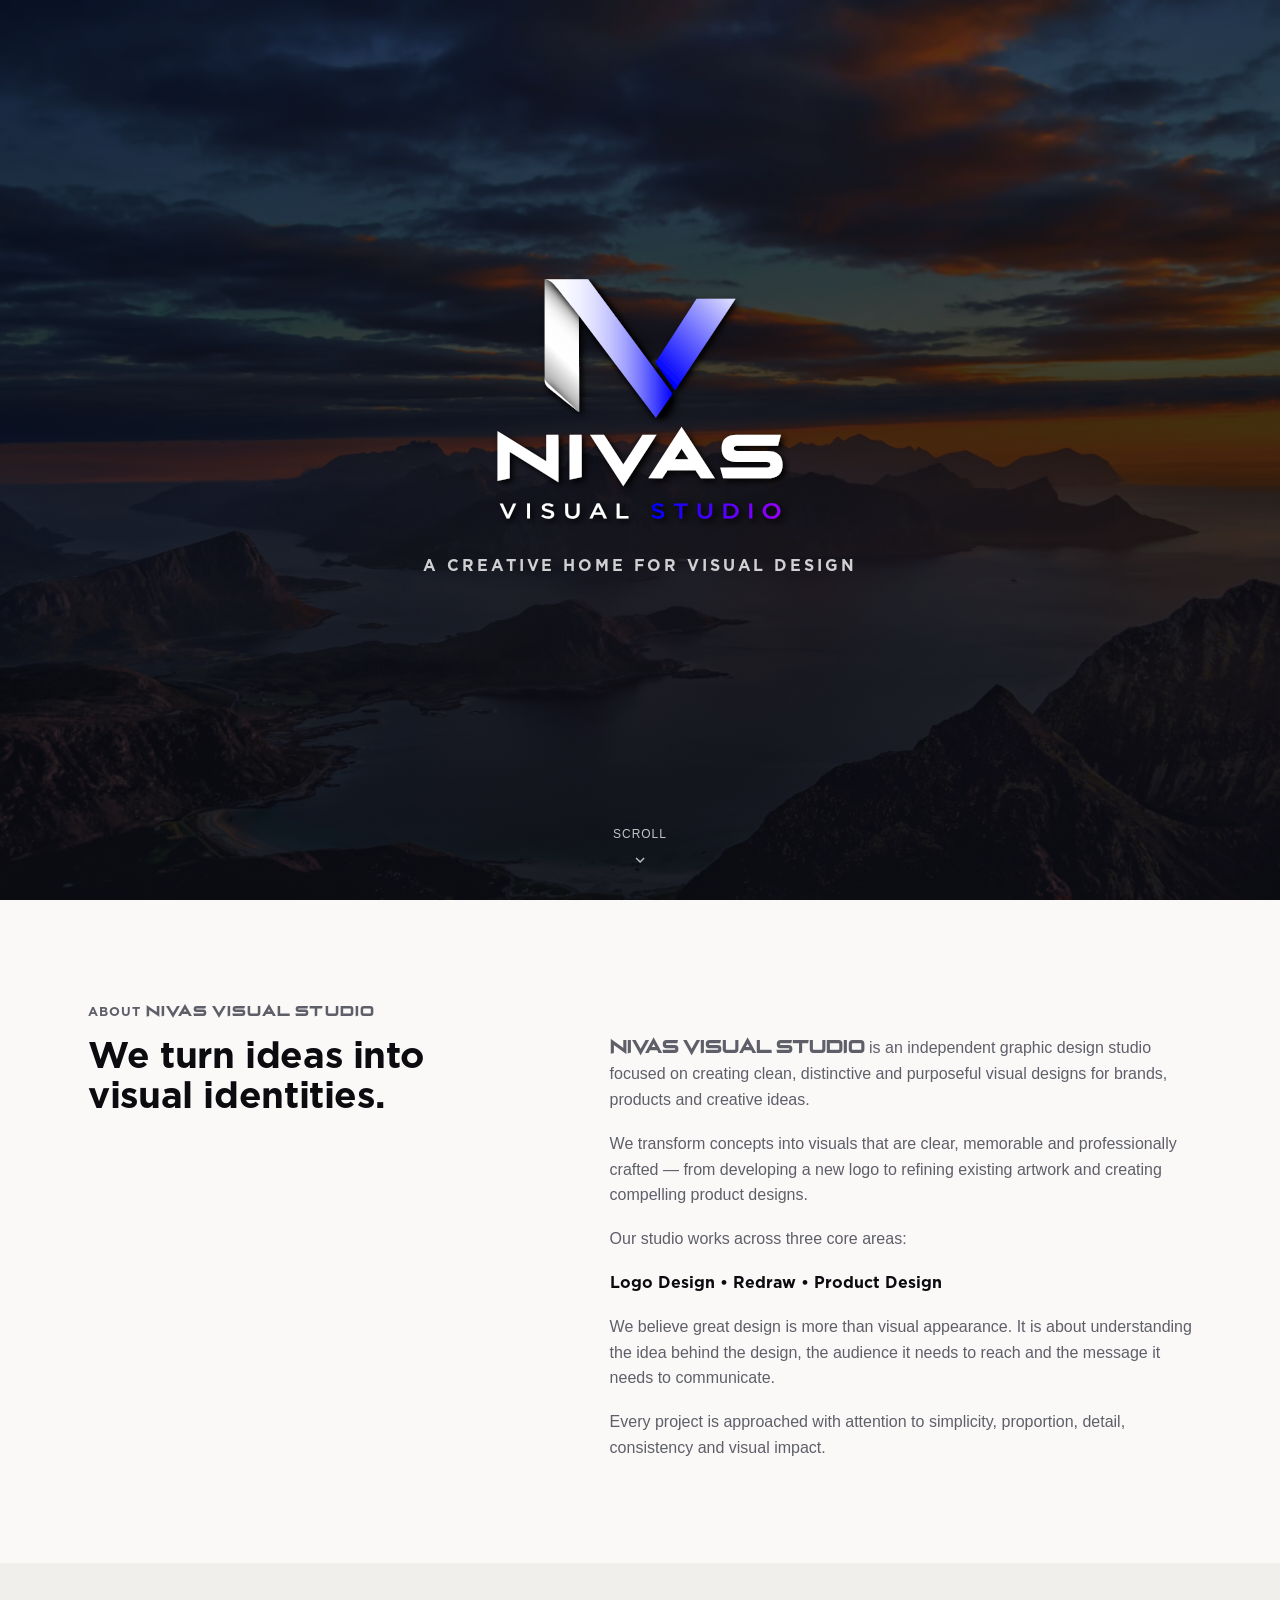
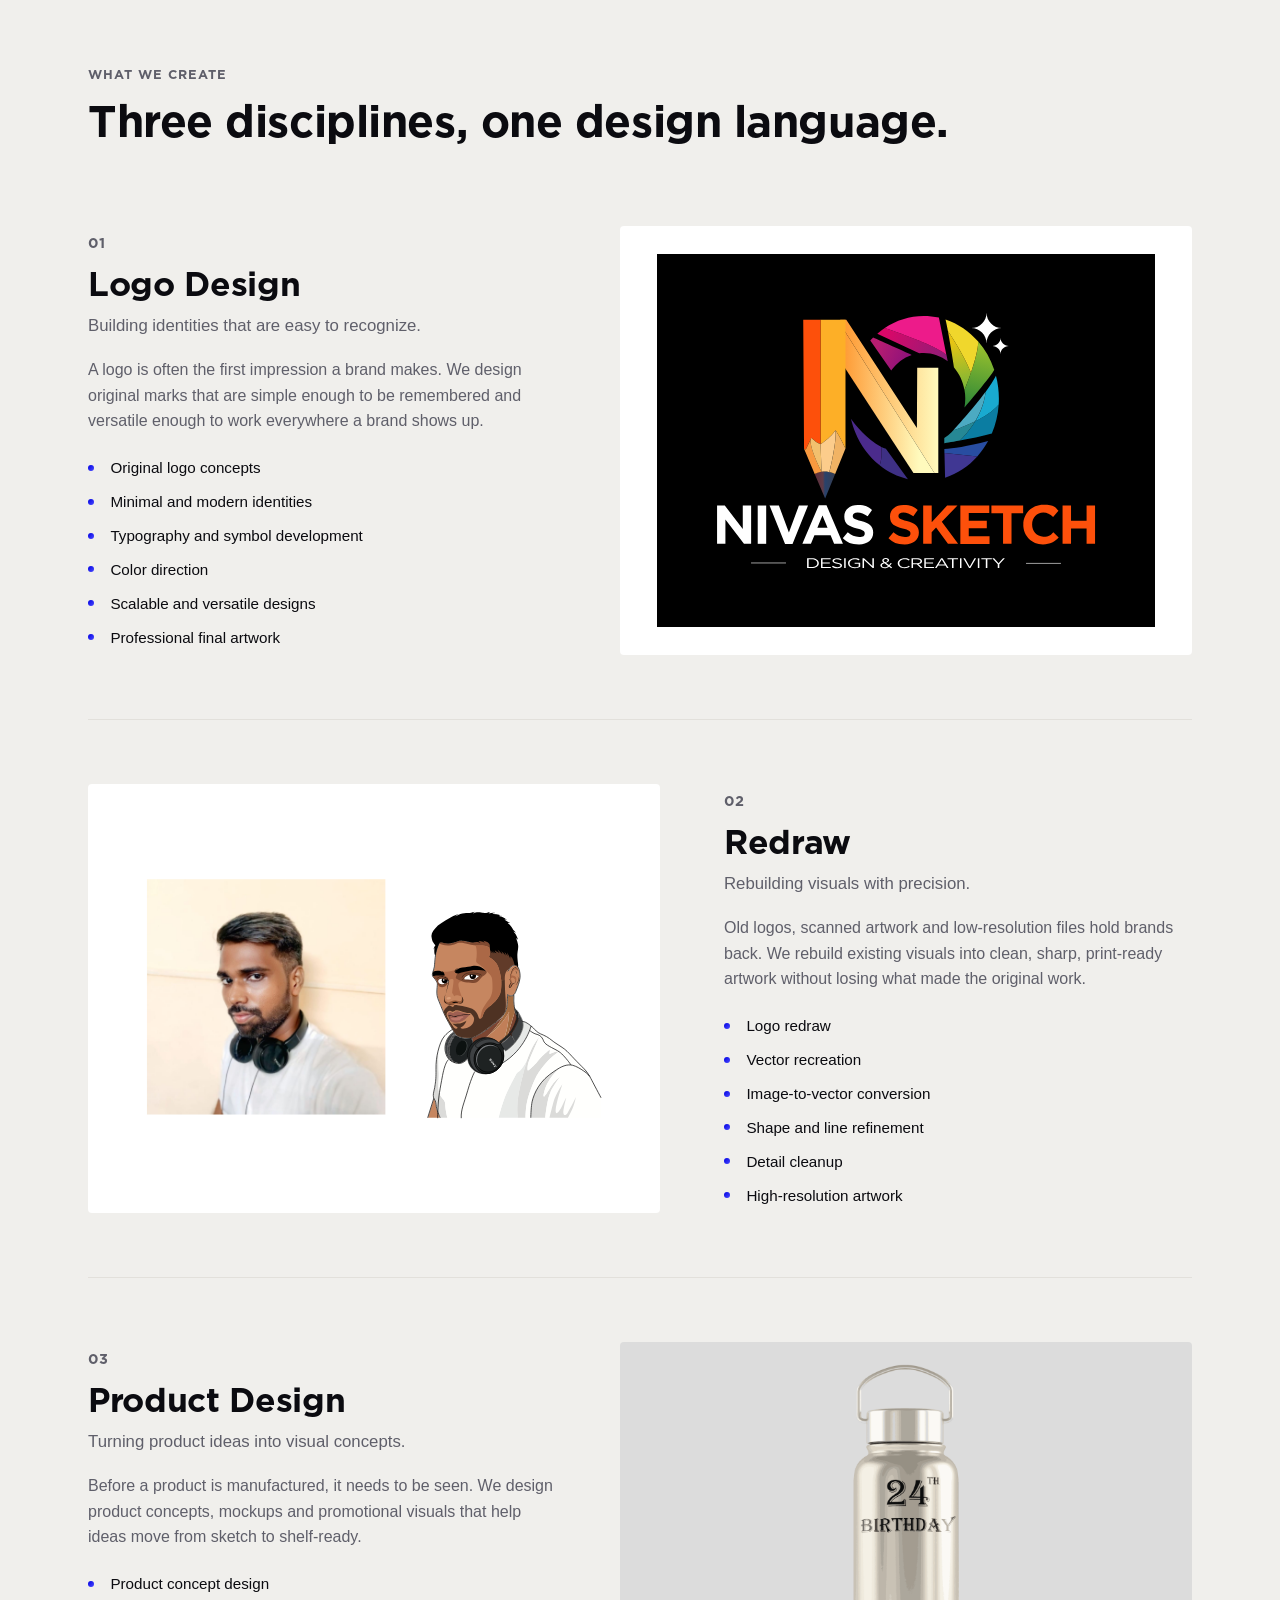
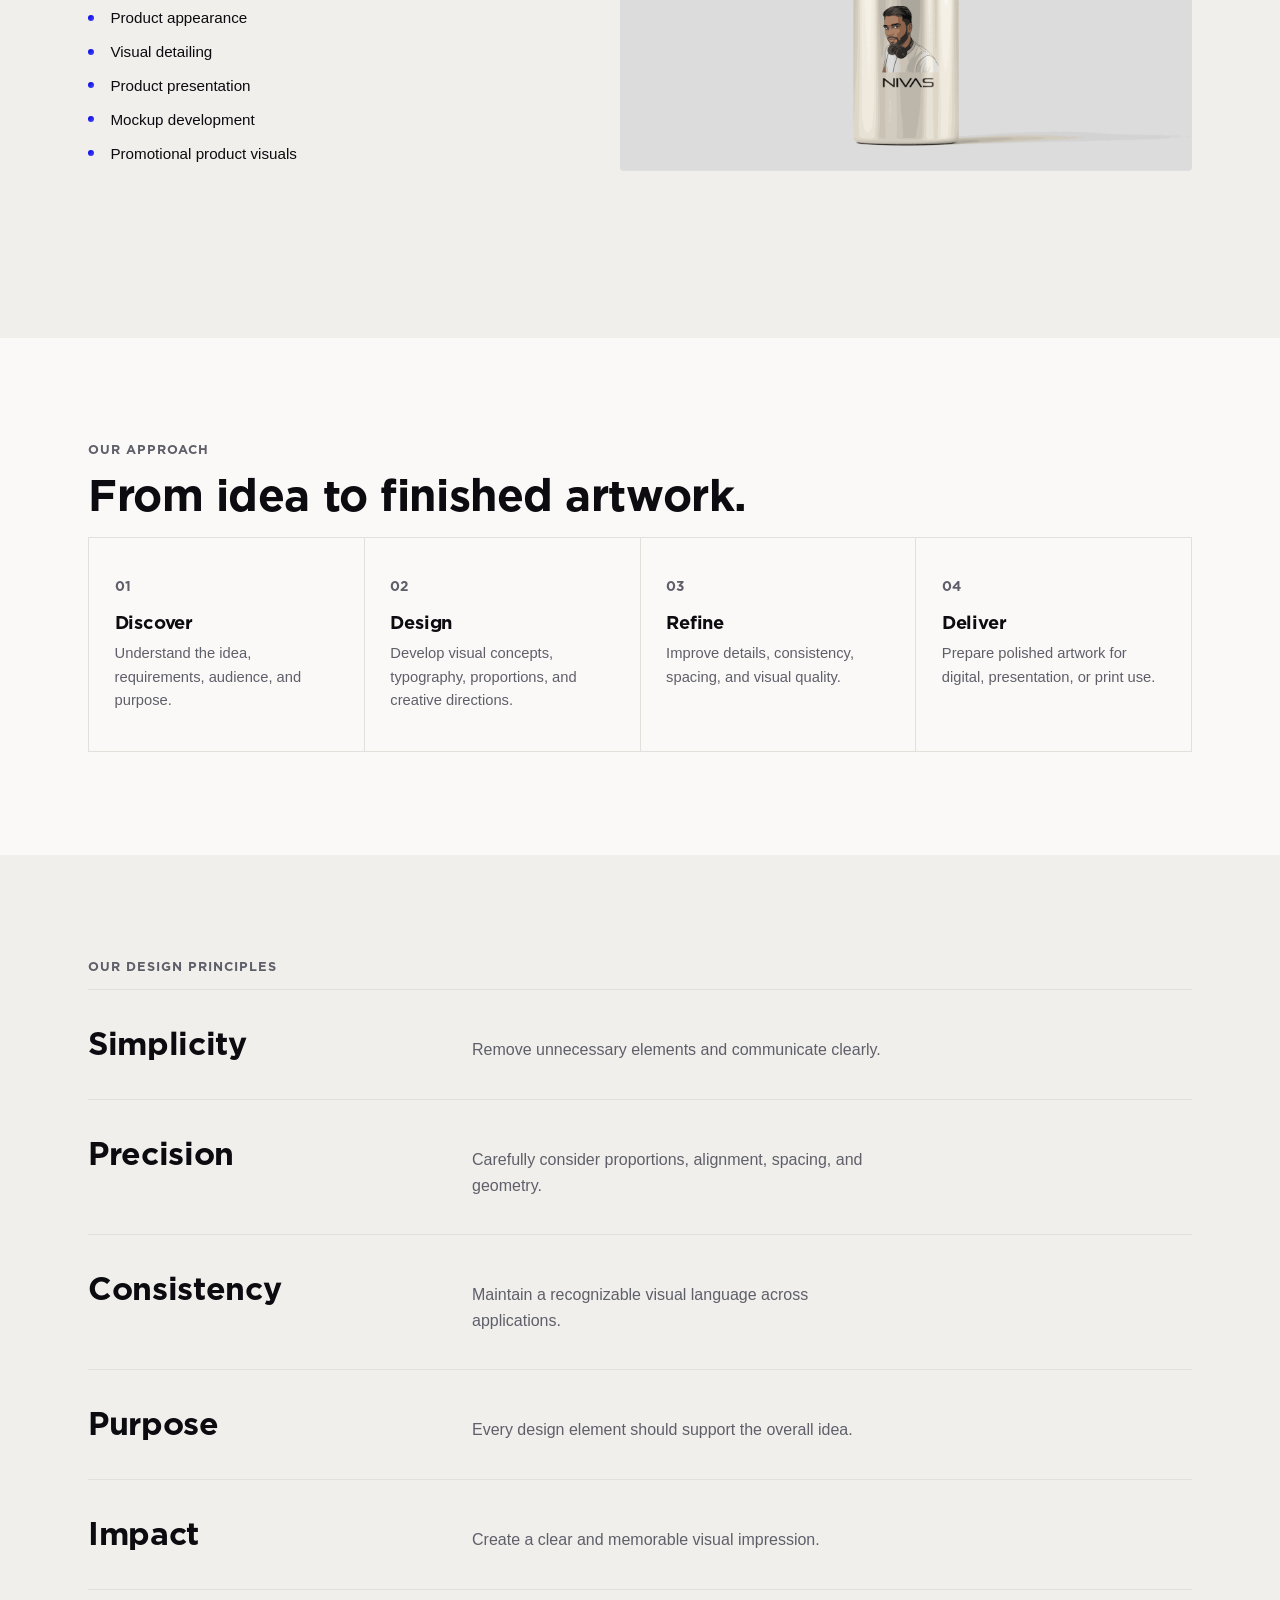
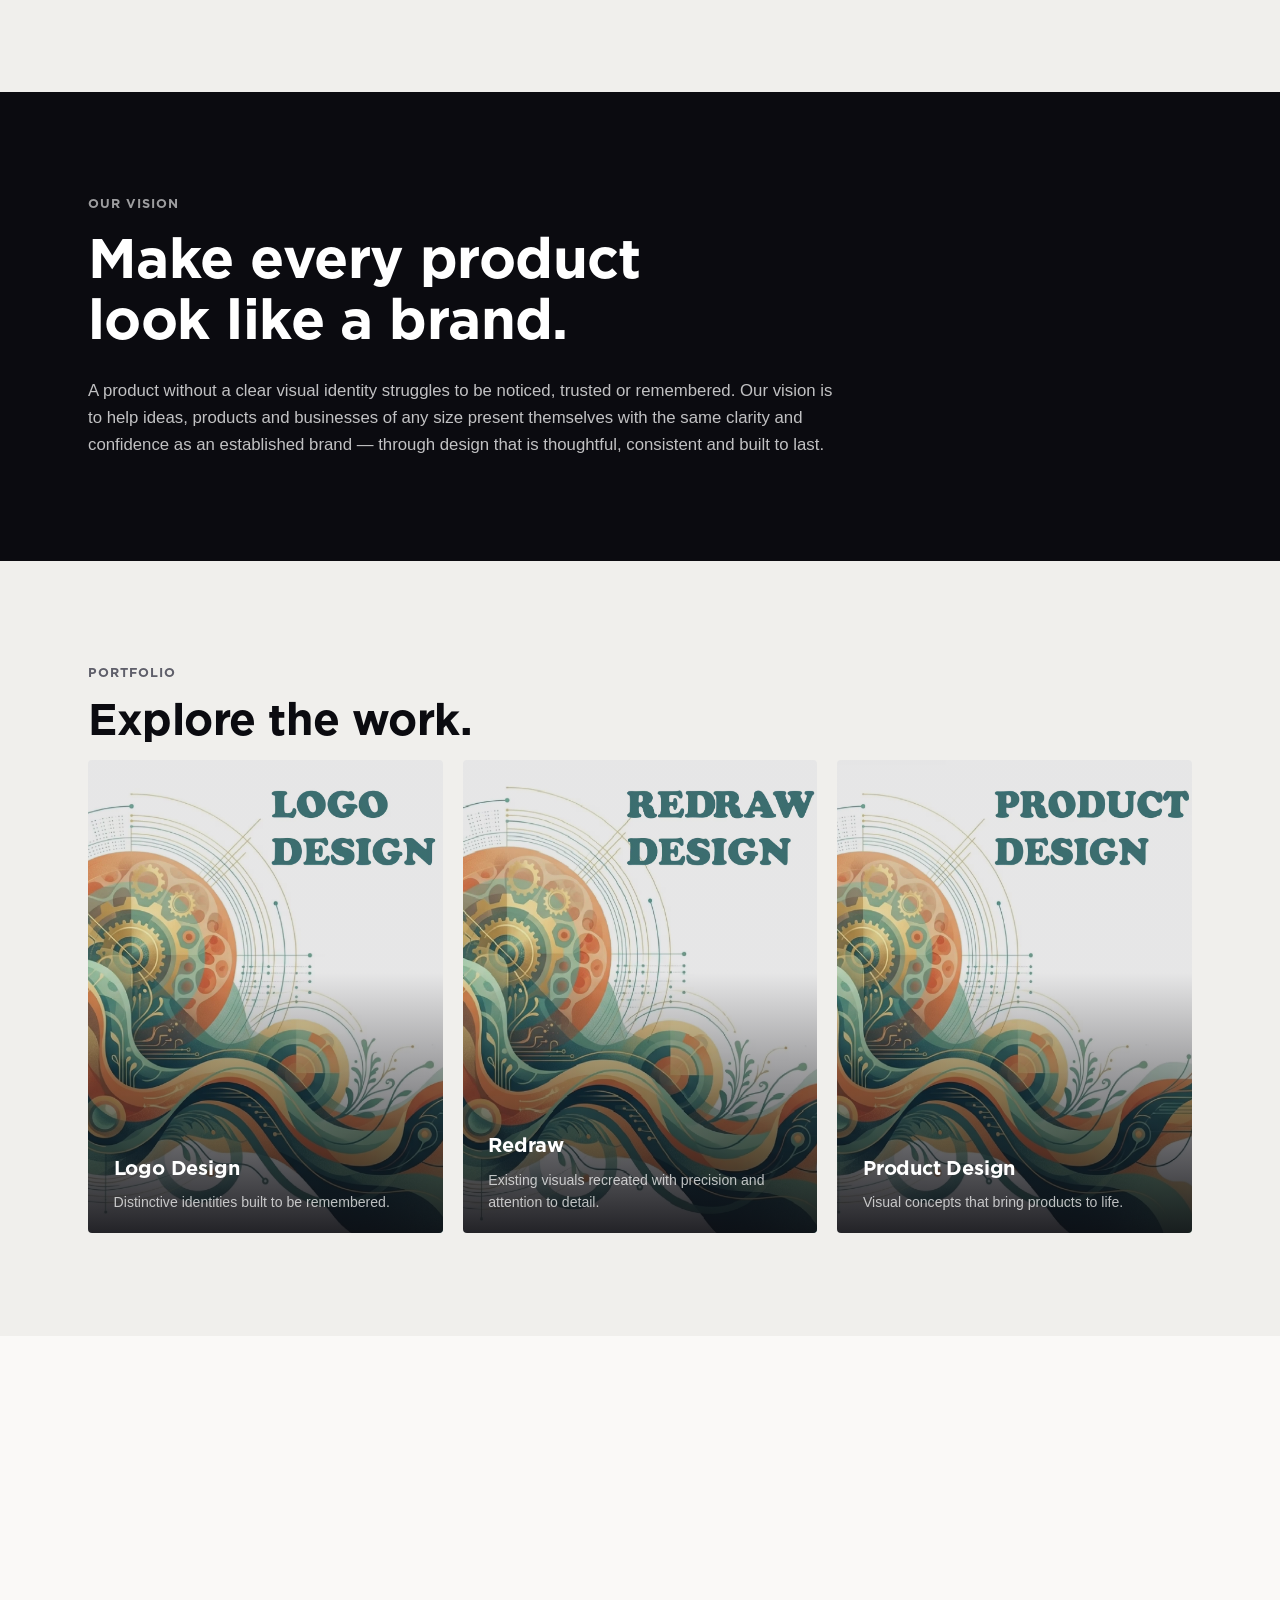
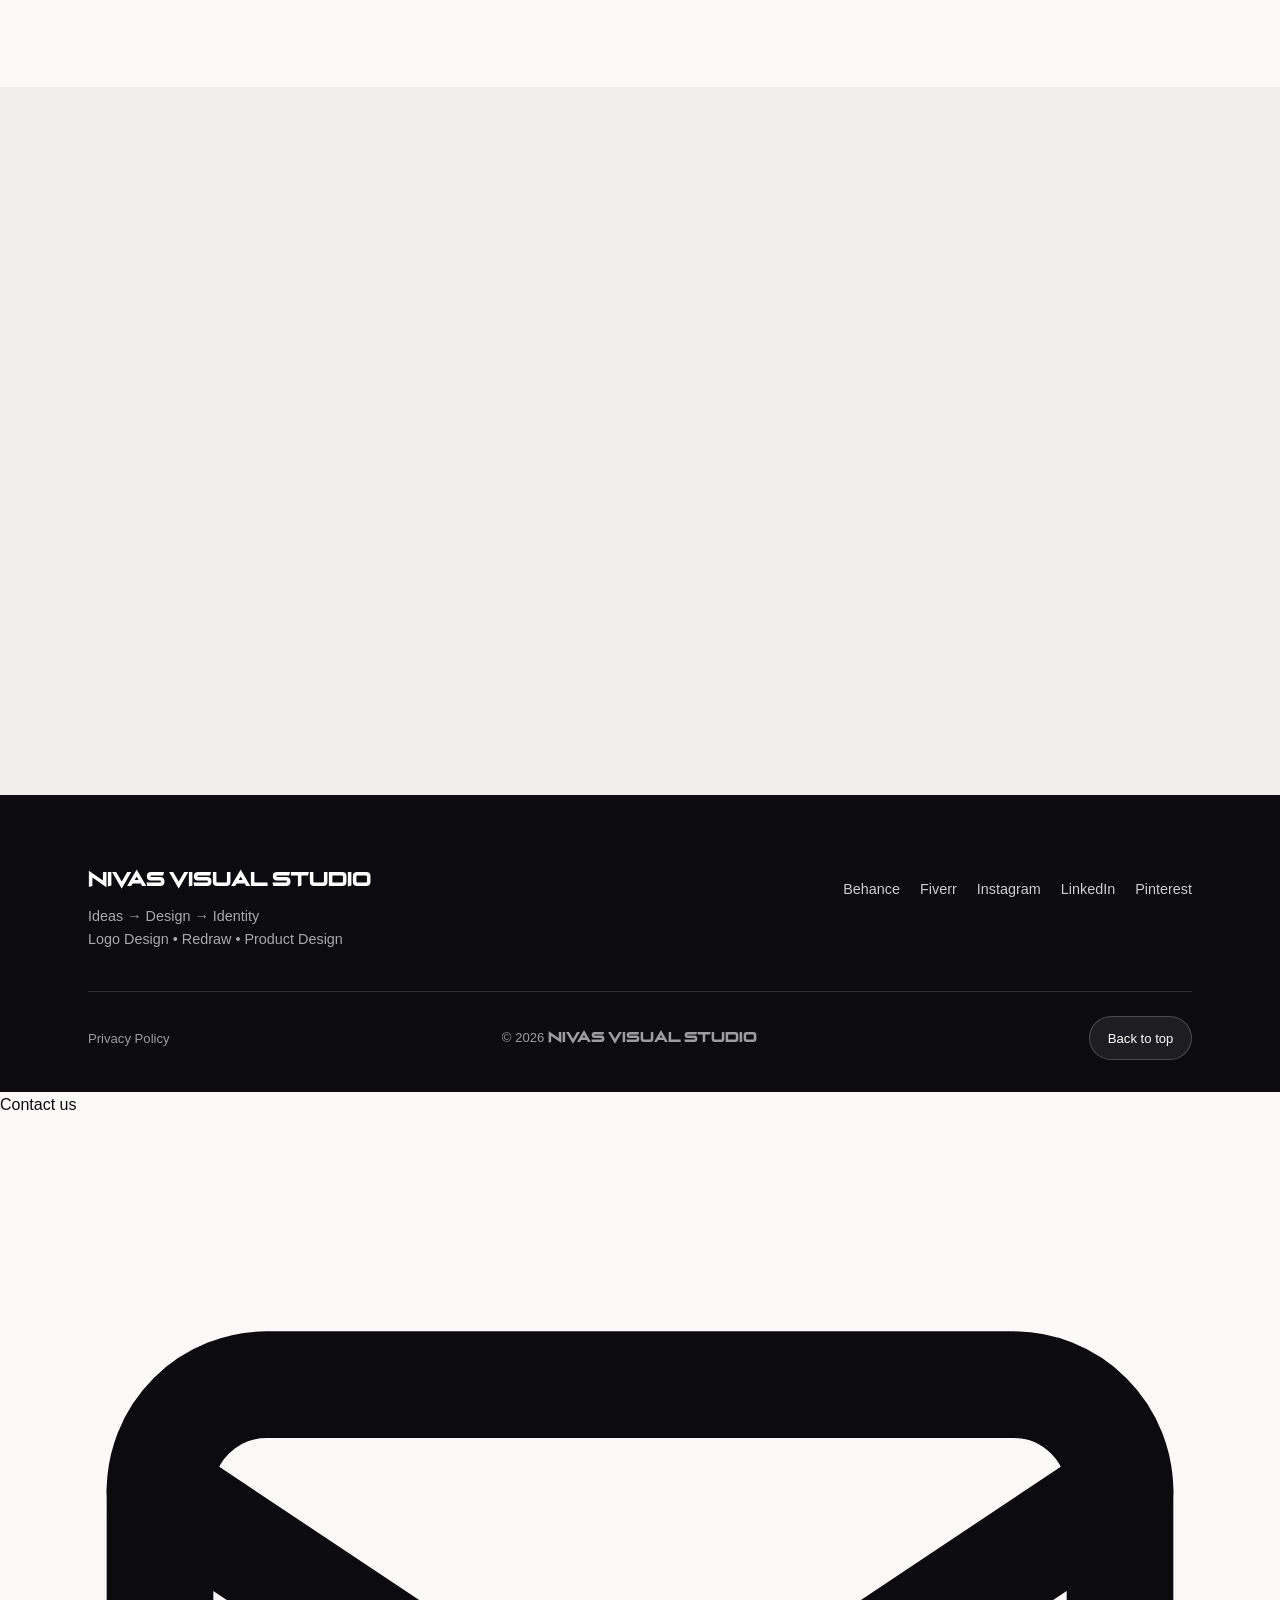
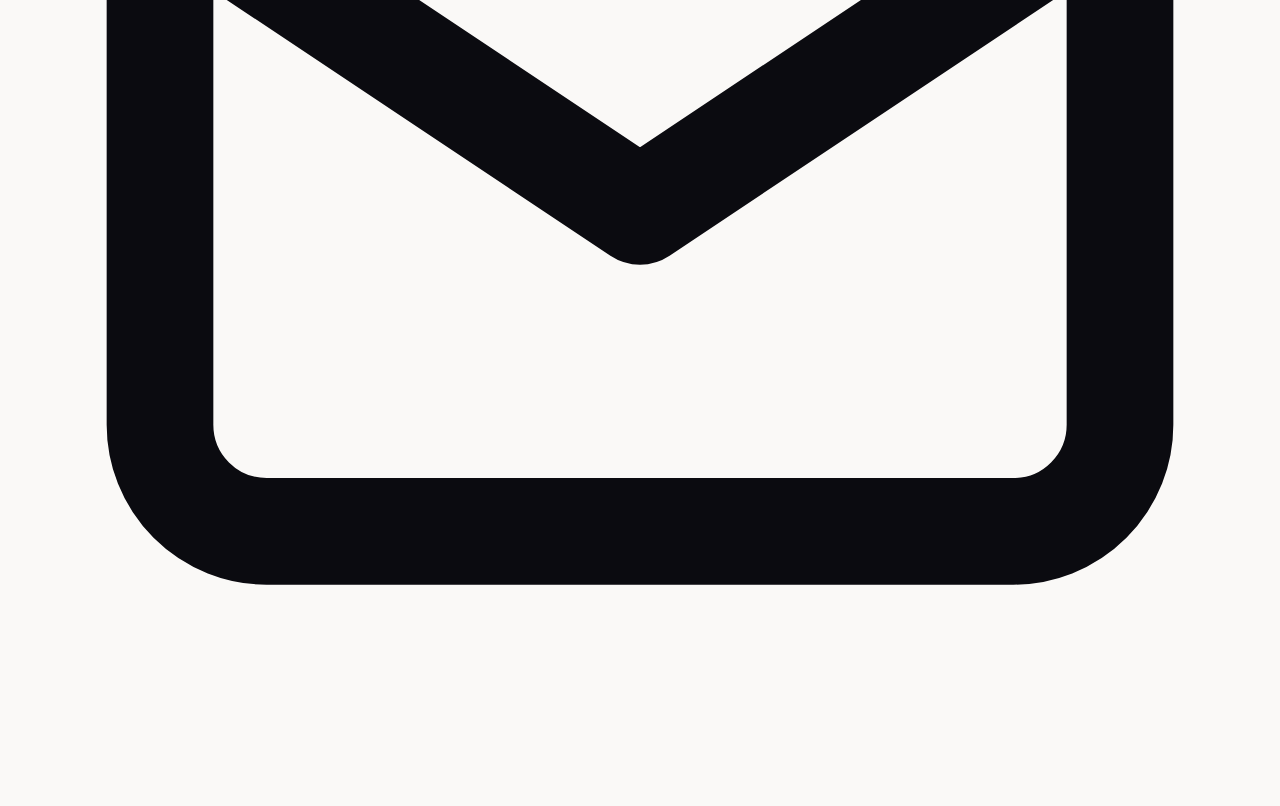
==== commit cca24cd8: "Add floating contact link to index.html" ====
--- a/index.html
+++ b/index.html
@@ -444,5 +444,16 @@
   </footer>
 
   <script src="js/script.js" defer></script>
+
+  
+  <a href="#contact" class="floating-contact" id="floating-contact" aria-label="Go to contact section">
+  <span class="floating-contact__tip">Contact us</span>
+  <svg viewBox="0 0 24 24" fill="none" stroke="currentColor" stroke-width="2"
+       stroke-linecap="round" stroke-linejoin="round" aria-hidden="true">
+    <rect x="3" y="5" width="18" height="14" rx="2"></rect>
+    <path d="M3 7l9 6 9-6"></path>
+  </svg>
+</a>
+  
 </body>
 </html>
--- a/css/style.css
+++ b/css/style.css
@@ -1 +1,897 @@
-@font-face{font-family:Decadence Straight;src:url(../fonts/DecadenceStraight.otf) format("opentype");font-weight:400;font-style:normal;font-display:swap}@font-face{font-family:Gotham Bold;src:url(../fonts/Gotham-Bold.otf) format("opentype");font-weight:700;font-style:normal;font-display:swap}:root{--color-ink: #0b0b10;--color-paper: #faf9f7;--color-paper-dim: #f0efec;--color-gray: #5f5f6a;--color-line: #e2e0db;--color-accent-a: #0000e1;--color-accent-b: #4b4bff;--color-accent-grad: linear-gradient(135deg, var(--color-accent-a), var(--color-accent-b));--font-display: "Gotham Bold", "Helvetica Neue", Arial, sans-serif;--font-brand: "Decadence Straight", Georgia, serif;--font-body: "Helvetica Neue", Helvetica, Arial, system-ui, sans-serif;--space-section: clamp(3.5rem, 8vw, 8rem);--content-max: 1200px;--content-narrow: 760px;--header-h: 0px;--gutter: clamp(1.25rem, 4vw, 3rem)}*,*:before,*:after{box-sizing:border-box}html{scroll-behavior:smooth;scroll-padding-top:calc(var(--header-h) + 12px);-webkit-text-size-adjust:100%;text-size-adjust:100%}@media(prefers-reduced-motion:reduce){html{scroll-behavior:auto}*{animation-duration:.01ms!important;animation-iteration-count:1!important;transition-duration:.01ms!important}.js .reveal,.hero-content{opacity:1;transform:none}}body{margin:0;font-family:var(--font-body);color:var(--color-ink);background:var(--color-paper);line-height:1.6;-webkit-font-smoothing:antialiased;font-synthesis:none;overflow-x:hidden;word-wrap:break-word;overflow-wrap:break-word}body.modal-open{overflow:hidden}img,svg{max-width:100%;height:auto}img{display:block}a{color:inherit;text-decoration:none;-webkit-tap-highlight-color:transparent}h1,h2,h3,h4{font-family:var(--font-display);font-weight:700;margin:0;line-height:1.1;letter-spacing:-.01em;text-wrap:balance}p{margin:0}.container{width:100%;max-width:var(--content-max);margin:0 auto;padding-left:max(var(--gutter),env(safe-area-inset-left));padding-right:max(var(--gutter),env(safe-area-inset-right))}section{padding:var(--space-section) 0}.section-alt{background:var(--color-paper-dim)}.sr-only{position:absolute;width:1px;height:1px;padding:0;margin:-1px;overflow:hidden;clip:rect(0,0,0,0);white-space:nowrap;border:0}.hp{position:absolute!important;left:-9999px;width:1px;height:1px;opacity:0}.skip-link{position:fixed;top:-100px;left:12px;z-index:2000;padding:.65rem 1rem;background:var(--color-ink);color:#fff;border-radius:4px;font-size:.9rem}.skip-link:focus{top:12px}a:focus-visible,button:focus-visible,input:focus-visible,textarea:focus-visible,select:focus-visible{outline:2px solid var(--color-accent-a);outline-offset:3px}.hero{position:relative;min-height:100vh;min-height:100svh;display:flex;align-items:center;justify-content:center;overflow:hidden;background:var(--color-ink);padding:calc(var(--header-h) + 2rem) 0 5rem}.hero-media{position:absolute;inset:0}.hero-media img{width:100%;height:100%;object-fit:cover;object-position:center;opacity:.55}.hero-media:after{content:"";position:absolute;inset:0;background:linear-gradient(180deg,#0b0b1059,#0b0b10bf)}.hero-content{position:relative;z-index:2;text-align:center;color:#fff;padding:0 1.5rem;max-width:100%;opacity:0;transform:translateY(18px);animation:hero-in 1s ease forwards .2s}@keyframes hero-in{to{opacity:1;transform:translateY(0)}}.hero-logo{width:clamp(150px,40vw,300px);margin:0 auto 1.75rem}.hero-tagline{margin:0 auto;font-family:var(--font-display);font-size:clamp(.8rem,2vw,1rem);letter-spacing:.18em;text-transform:uppercase;color:#fffc;max-width:36rem}.scroll-cue{position:absolute;bottom:calc(2rem + env(safe-area-inset-bottom));left:50%;transform:translate(-50%);z-index:2;display:flex;flex-direction:column;align-items:center;gap:.5rem;color:#ffffffbf;font-size:.75rem;letter-spacing:.08em}.scroll-cue svg{animation:cue-bob 1.8s ease-in-out infinite}@keyframes cue-bob{0%,to{transform:translateY(0)}50%{transform:translateY(6px)}}.js .reveal{opacity:0;transform:translateY(24px);transition:opacity .7s ease,transform .7s ease}.js .reveal.is-visible{opacity:1;transform:translateY(0)}.section-heading{font-size:clamp(1.75rem,5vw + .5rem,2.75rem);margin-bottom:1rem}.about-grid{display:grid;grid-template-columns:1.1fr 1.4fr;gap:clamp(2rem,5vw,5rem);align-items:start}.about-headline{font-size:clamp(1.6rem,4vw,2.3rem);color:var(--color-ink)}.about-copy p{margin-bottom:1.15rem;color:var(--color-gray)}.about-copy p:last-child{margin-bottom:0}.about-copy .pillars{font-family:var(--font-display);color:var(--color-ink)}.service-block{display:grid;grid-template-columns:.9fr 1.1fr;gap:clamp(1.75rem,5vw,4rem);align-items:center;padding:clamp(2rem,5vw,4rem) 0;border-top:1px solid var(--color-line)}.service-block:first-of-type{border-top:none}.service-block.is-reversed{grid-template-columns:1.1fr .9fr}.service-block.is-reversed .service-copy{order:2}.service-block.is-reversed .service-figure{order:1}.service-number{font-family:var(--font-display);font-size:.9rem;color:var(--color-gray);margin-bottom:.75rem}.service-title{font-size:clamp(1.4rem,3.5vw,2.1rem);margin-bottom:.6rem}.service-subtitle{color:var(--color-gray);margin-bottom:1.1rem;font-size:clamp(.98rem,1.6vw,1.05rem)}.service-desc{color:var(--color-gray);margin-bottom:1.4rem}.service-list{list-style:none;margin:0;padding:0;display:grid;gap:.6rem}.service-list li{position:relative;padding-left:1.4rem;font-size:.95rem}.service-list li:before{content:"";position:absolute;left:0;top:.55em;width:6px;height:6px;border-radius:50%;background:var(--color-accent-grad)}.service-figure{border-radius:4px;overflow:hidden;aspect-ratio:4/3}.service-figure img{width:100%;height:100%;object-fit:cover;transition:transform .6s ease}.fit-contain{object-fit:contain!important;background:#fff;padding:clamp(.75rem,3vw,1.75rem)}.process-grid{display:grid;grid-template-columns:repeat(4,1fr);gap:1px;background:var(--color-line);border:1px solid var(--color-line)}.process-step{background:var(--color-paper);padding:clamp(1.5rem,3vw,2.5rem) clamp(1.25rem,2vw,1.75rem);transition:background .3s ease,color .3s ease}.process-number{font-family:var(--font-display);font-size:.85rem;color:var(--color-gray);margin-bottom:.9rem}.process-title{font-size:1.15rem;margin-bottom:.6rem}.process-desc{font-size:.92rem;color:var(--color-gray)}.principles-list{border-top:1px solid var(--color-line)}.principle-row{display:grid;grid-template-columns:1fr 2fr;gap:1.5rem;padding:clamp(1.25rem,3vw,2.25rem) 0;border-bottom:1px solid var(--color-line);align-items:baseline}.principle-name{font-size:clamp(1.3rem,3.5vw,2rem)}.principle-desc{color:var(--color-gray);max-width:46ch}.vision{background:var(--color-ink);color:#fff}.vision .page-eyebrow{color:#fff9}.vision-statement{font-size:clamp(1.9rem,7vw,3.5rem);max-width:14ch;margin-bottom:1.75rem}.vision-copy{max-width:var(--content-narrow);color:#ffffffbf;font-size:clamp(.98rem,1.6vw,1.05rem)}.portfolio-grid{display:grid;grid-template-columns:repeat(3,1fr);gap:1.25rem}.portfolio-card{position:relative;display:block;aspect-ratio:3/4;overflow:hidden;border-radius:4px;background:var(--color-ink)}.portfolio-card img{width:100%;height:100%;object-fit:cover;transition:transform .7s ease}.portfolio-overlay{position:absolute;inset:0;background:linear-gradient(0deg,#0b0b10e6,#0b0b101a 55%);display:flex;flex-direction:column;justify-content:flex-end;padding:clamp(1.25rem,2vw,1.75rem);color:#fff}.portfolio-name{font-size:1.25rem;margin-bottom:.4rem;transition:color .3s ease}.portfolio-tag{font-size:.88rem;color:#fffc;transform:translateY(6px);opacity:.9;transition:transform .3s ease,opacity .3s ease}.btn{display:inline-flex;align-items:center;justify-content:center;gap:.55rem;min-height:44px;padding:.75rem 1.4rem;border-radius:100px;font-family:var(--font-display);font-size:.9rem;cursor:pointer;border:1px solid var(--color-ink);background:transparent;color:var(--color-ink);transition:background .25s ease,color .25s ease,transform .2s ease;-webkit-tap-highlight-color:transparent}.btn-primary{background:var(--color-ink);color:#fff;border-color:var(--color-ink)}.btn-block{width:100%}.btn:disabled{opacity:.6;cursor:not-allowed}#open-review-modal{display:none}.js #open-review-modal{display:inline-flex}.testimonials-heading{margin-bottom:0}.testimonials-head{display:flex;align-items:flex-end;justify-content:space-between;gap:1.5rem;flex-wrap:wrap;margin-bottom:2.5rem}.testimonial-grid{display:grid;grid-template-columns:repeat(auto-fit,minmax(min(100%,260px),1fr));gap:1.5rem}.testimonial-empty{grid-column:1 / -1;color:var(--color-gray)}.testimonial-card{background:var(--color-paper-dim);border-radius:6px;padding:clamp(1.25rem,3vw,1.75rem)}.testimonial-person{display:flex;align-items:center;gap:.85rem;margin-bottom:1rem}.testimonial-avatar{width:44px;height:44px;flex-shrink:0;border-radius:50%;object-fit:cover;background:var(--color-accent-grad)}.testimonial-name{font-family:var(--font-display);font-size:.95rem}.testimonial-text{font-size:.95rem;color:var(--color-gray)}.modal-overlay{position:fixed;inset:0;background:#0b0b108c;display:flex;align-items:center;justify-content:center;padding:1rem;padding-bottom:max(1rem,env(safe-area-inset-bottom));z-index:1000;opacity:0;visibility:hidden;pointer-events:none;transition:opacity .25s ease,visibility 0s linear .25s;overflow-y:auto;-webkit-overflow-scrolling:touch}.modal-overlay.is-open{opacity:1;visibility:visible;pointer-events:auto;transition:opacity .25s ease,visibility 0s}.modal{background:var(--color-paper);border-radius:8px;padding:clamp(1.5rem,4vw,2.5rem);width:100%;max-width:460px;max-height:100vh;max-height:calc(100dvh - 2rem);overflow-y:auto;transform:translateY(12px);transition:transform .25s ease}.modal-overlay.is-open .modal{transform:translateY(0)}.modal-head{display:flex;align-items:center;justify-content:space-between;margin-bottom:1.4rem}.modal-title{font-size:1.25rem}.modal-close{background:none;border:none;cursor:pointer;font-size:1.6rem;line-height:1;color:var(--color-gray);width:44px;height:44px;margin-right:-10px;display:inline-flex;align-items:center;justify-content:center}.form-field{margin-bottom:1.1rem}.form-field label{display:block;font-family:var(--font-display);font-size:.8rem;margin-bottom:.4rem}.form-field input,.form-field textarea,.form-field select{width:100%;min-height:44px;padding:.75rem .9rem;border:1px solid #cfcdc7;border-radius:4px;font-family:var(--font-body);font-size:1rem;background:#fff;color:var(--color-ink);-webkit-appearance:none;appearance:none}.form-field select{padding-right:2.5rem;background-image:url("data:image/svg+xml,%3Csvg xmlns='http://www.w3.org/2000/svg' width='12' height='8' viewBox='0 0 12 8' fill='none' stroke='%230b0b10' stroke-width='2'%3E%3Cpath d='M1 1.5l5 5 5-5'/%3E%3C/svg%3E");background-repeat:no-repeat;background-position:right 1rem center;background-size:12px 8px}.form-field textarea{resize:vertical;min-height:110px}.form-success{display:none;margin-top:1rem;padding:.85rem 1rem;border-radius:4px;background:#e8e8ff;color:#1a1ab0;font-size:.9rem}.form-success.is-error{background:#fdecea;color:#b3261e}.form-success.is-visible{display:block}.contact-grid{display:grid;grid-template-columns:1fr 1fr;gap:clamp(2rem,5vw,4rem);align-items:start}.contact-statement{font-size:clamp(1.5rem,4.5vw,2.1rem);margin-bottom:1.75rem}.contact-channels{list-style:none;margin:0;padding:0;display:grid;gap:.75rem}.contact-channels a{display:inline-flex;align-items:center;gap:.5rem;min-height:44px;font-size:.98rem;border-bottom:1px solid transparent;word-break:break-word}.site-footer{background:var(--color-ink);color:#fffc;padding:clamp(3rem,6vw,4.5rem) 0 calc(2rem + env(safe-area-inset-bottom))}.footer-top{display:flex;flex-wrap:wrap;gap:2rem;justify-content:space-between;padding-bottom:2.5rem;border-bottom:1px solid rgba(255,255,255,.14)}.footer-brand{font-family:var(--font-brand);color:#fff;font-size:1.1rem;margin-bottom:.6rem}.footer-tagline,.footer-services{font-size:.9rem;color:#ffffffa6}.footer-social{list-style:none;display:flex;flex-wrap:wrap;gap:.5rem 1.25rem;margin:0;padding:0}.footer-social a{display:inline-flex;align-items:center;min-height:44px;font-size:.9rem;color:#fffc}.footer-bottom{display:flex;justify-content:space-between;align-items:center;flex-wrap:wrap;gap:1rem;padding-top:1.5rem;font-size:.82rem;color:#fff9}.back-to-top{background:#ffffff14;border:1px solid rgba(255,255,255,.2);color:#fff;border-radius:100px;min-height:44px;padding:.5rem 1.1rem;font-family:var(--font-body);font-size:.82rem;cursor:pointer}.page-intro{padding-top:calc(var(--header-h) + var(--space-section))}.page-eyebrow{color:var(--color-gray);font-family:var(--font-display);font-size:.8rem;letter-spacing:.08em;margin-bottom:.75rem}.page-title{font-size:clamp(2rem,7vw,3.2rem);margin-bottom:1.25rem}.page-lede{max-width:var(--content-narrow);color:var(--color-gray);font-size:clamp(.98rem,1.6vw,1.05rem)}.page-note{max-width:var(--content-narrow);margin-top:1rem;color:var(--color-gray);font-size:.85rem}.project-grid{display:grid;grid-template-columns:repeat(auto-fit,minmax(min(100%,300px),1fr));gap:2rem}.project-card img{width:100%;border-radius:4px;aspect-ratio:4/3;object-fit:cover;margin-bottom:1rem}.project-title{font-size:1.15rem;margin-bottom:.4rem}.project-desc{color:var(--color-gray);font-size:.95rem}.back-link{display:inline-flex;align-items:center;gap:.5rem;min-height:44px;font-family:var(--font-display);font-size:.9rem;margin-bottom:1rem}.brand-name{font-family:var(--font-brand);font-weight:400}@media(hover:hover)and (pointer:fine){.service-figure:hover img{transform:scale(1.04)}.service-figure:hover img.fit-contain{transform:none}.process-step:hover{background:var(--color-ink);color:#fff}.process-step:hover .process-number{color:#fff9}.process-step:hover .process-desc{color:#fffc}.portfolio-card:hover img{transform:scale(1.08)}.portfolio-card:hover .portfolio-name{color:#cfd0ff}.portfolio-card:hover .portfolio-tag{transform:translateY(0);opacity:1}.btn:hover{transform:translateY(-1px)}.btn-primary:hover{background:#1e1e28}.btn-outline:hover{background:var(--color-ink);color:#fff}.contact-channels a:hover{border-color:var(--color-ink)}.footer-social a:hover{color:#fff}.back-to-top:hover{background:#ffffff29}}@media(hover:none){.portfolio-tag{transform:none;opacity:1}.btn:active{transform:scale(.98)}}@media(max-width:1024px){.process-grid{grid-template-columns:repeat(2,1fr)}}@media(max-width:860px){.about-grid{grid-template-columns:1fr}}@media(max-width:900px){.portfolio-grid{grid-template-columns:repeat(2,1fr)}.contact-grid{grid-template-columns:1fr}}@media(max-width:780px){.service-block,.service-block.is-reversed{grid-template-columns:1fr}.service-block .service-figure,.service-block.is-reversed .service-figure{order:-1}.service-block .service-copy,.service-block.is-reversed .service-copy{order:0}.principle-row{grid-template-columns:1fr;gap:.4rem}}@media(max-width:640px){.process-grid,.portfolio-grid{grid-template-columns:1fr}.portfolio-card{aspect-ratio:4/3}.testimonials-head{flex-direction:column;align-items:stretch}.testimonials-head .btn{width:100%}.footer-top{flex-direction:column;gap:1.5rem}.footer-bottom{flex-direction:column;align-items:flex-start}.modal-overlay{align-items:flex-end;padding:0}.modal{max-width:100%;border-radius:16px 16px 0 0;max-height:92vh;max-height:92dvh;padding-bottom:calc(1.5rem + env(safe-area-inset-bottom));transform:translateY(24px)}}@media(max-width:560px){.hero-content{padding:0 1.25rem}.scroll-cue{display:none}}@media(max-width:380px){:root{--gutter: 1rem}.testimonial-card{padding:1.1rem}}@media(max-height:480px)and (orientation:landscape){.hero{min-height:auto;padding:calc(var(--header-h) + 2rem) 0 3rem}.scroll-cue{display:none}.hero-logo{width:100px;margin-bottom:1rem}}
+/* Nivas Visual Studio — fully responsive stylesheet */
+
+@font-face {
+  font-family: "Decadence Straight";
+  src: url("../fonts/DecadenceStraight.otf") format("opentype");
+  font-weight: normal;
+  font-style: normal;
+  font-display: swap;
+}
+
+@font-face {
+  font-family: "Gotham Bold";
+  src: url("../fonts/Gotham-Bold.otf") format("opentype");
+  font-weight: 700;
+  font-style: normal;
+  font-display: swap;
+}
+
+:root {
+  --color-ink: #0b0b10;
+  --color-paper: #faf9f7;
+  --color-paper-dim: #f0efec;
+  --color-gray: #5f5f6a;
+  --color-line: #e2e0db;
+  /* Brand blue, matching the intro animation */
+  --color-accent-a: #0000e1;
+  --color-accent-b: #4b4bff;
+  --color-accent-grad: linear-gradient(135deg, var(--color-accent-a), var(--color-accent-b));
+
+  /* Headings use Gotham Bold. Body copy uses a regular-weight face so
+     paragraphs stay readable. If you own "Gotham Book", add it with
+     @font-face and put it first in --font-body. */
+  --font-display: "Gotham Bold", "Helvetica Neue", Arial, sans-serif;
+  --font-brand: "Decadence Straight", Georgia, serif;
+  --font-body: "Helvetica Neue", Helvetica, Arial, system-ui, sans-serif;
+
+  --space-section: clamp(3.5rem, 8vw, 8rem);
+  --content-max: 1200px;
+  --content-narrow: 760px;
+  --header-h: 0px; /* no fixed header */
+  --gutter: clamp(1.25rem, 4vw, 3rem);
+}
+
+/* ---------- Reset ---------- */
+*, *::before, *::after { box-sizing: border-box; }
+
+html {
+  scroll-behavior: smooth;
+  scroll-padding-top: calc(var(--header-h) + 12px);
+  -webkit-text-size-adjust: 100%;
+  text-size-adjust: 100%;
+}
+
+@media (prefers-reduced-motion: reduce) {
+  html { scroll-behavior: auto; }
+  * {
+    animation-duration: 0.01ms !important;
+    animation-iteration-count: 1 !important;
+    transition-duration: 0.01ms !important;
+  }
+  .js .reveal { opacity: 1; transform: none; }
+  .hero-content { opacity: 1; transform: none; }
+}
+
+body {
+  margin: 0;
+  font-family: var(--font-body);
+  color: var(--color-ink);
+  background: var(--color-paper);
+  line-height: 1.6;
+  -webkit-font-smoothing: antialiased;
+  font-synthesis: none;
+  overflow-x: hidden;
+  word-wrap: break-word;
+  overflow-wrap: break-word;
+}
+
+body.modal-open { overflow: hidden; }
+
+img, video, svg { max-width: 100%; height: auto; }
+img { display: block; }
+
+a { color: inherit; text-decoration: none; -webkit-tap-highlight-color: transparent; }
+
+h1, h2, h3, h4 {
+  font-family: var(--font-display);
+  font-weight: 700;
+  margin: 0;
+  line-height: 1.1;
+  letter-spacing: -0.01em;
+  text-wrap: balance;
+}
+
+p { margin: 0; }
+
+.container {
+  width: 100%;
+  max-width: var(--content-max);
+  margin: 0 auto;
+  padding-left: max(var(--gutter), env(safe-area-inset-left));
+  padding-right: max(var(--gutter), env(safe-area-inset-right));
+}
+
+section { padding: var(--space-section) 0; }
+.section-alt { background: var(--color-paper-dim); }
+
+.sr-only {
+  position: absolute;
+  width: 1px;
+  height: 1px;
+  padding: 0;
+  margin: -1px;
+  overflow: hidden;
+  clip: rect(0,0,0,0);
+  white-space: nowrap;
+  border: 0;
+}
+
+/* Honeypot field: off-screen, not display:none */
+.hp {
+  position: absolute !important;
+  left: -9999px;
+  width: 1px;
+  height: 1px;
+  opacity: 0;
+}
+
+.skip-link {
+  position: fixed;
+  top: -100px;
+  left: 12px;
+  z-index: 2000;
+  padding: 0.65rem 1rem;
+  background: var(--color-ink);
+  color: #fff;
+  border-radius: 4px;
+  font-size: 0.9rem;
+}
+
+.skip-link:focus { top: 12px; }
+
+a:focus-visible,
+button:focus-visible,
+input:focus-visible,
+textarea:focus-visible,
+select:focus-visible {
+  outline: 2px solid var(--color-accent-a);
+  outline-offset: 3px;
+}
+
+/* ---------- Hero ---------- */
+.hero {
+  position: relative;
+  min-height: 100vh;
+  min-height: 100svh;
+  display: flex;
+  align-items: center;
+  justify-content: center;
+  overflow: hidden;
+  background: var(--color-ink);
+  padding: calc(var(--header-h) + 2rem) 0 5rem;
+}
+
+.hero-media { position: absolute; inset: 0; }
+
+.hero-media img {
+  width: 100%;
+  height: 100%;
+  object-fit: cover;
+  object-position: center;
+  opacity: 0.55;
+}
+
+.hero-media::after {
+  content: "";
+  position: absolute;
+  inset: 0;
+  background: linear-gradient(180deg, rgba(11,11,16,0.35) 0%, rgba(11,11,16,0.75) 100%);
+}
+
+.hero-content {
+  position: relative;
+  z-index: 2;
+  text-align: center;
+  color: #fff;
+  padding: 0 1.5rem;
+  max-width: 100%;
+  opacity: 0;
+  transform: translateY(18px);
+  animation: hero-in 1s ease forwards 0.2s;
+}
+
+@keyframes hero-in {
+  to { opacity: 1; transform: translateY(0); }
+}
+
+.hero-logo {
+  width: clamp(150px, 40vw, 300px);
+  margin: 0 auto 1.75rem;
+}
+
+.hero-tagline {
+  margin: 0 auto;
+  font-family: var(--font-display);
+  font-size: clamp(0.8rem, 2vw, 1rem);
+  letter-spacing: 0.18em;
+  text-transform: uppercase;
+  color: rgba(255,255,255,0.8);
+  max-width: 36rem;
+}
+
+.scroll-cue {
+  position: absolute;
+  bottom: calc(2rem + env(safe-area-inset-bottom));
+  left: 50%;
+  transform: translateX(-50%);
+  z-index: 2;
+  display: flex;
+  flex-direction: column;
+  align-items: center;
+  gap: 0.5rem;
+  color: rgba(255,255,255,0.75);
+  font-size: 0.75rem;
+  letter-spacing: 0.08em;
+}
+
+.scroll-cue svg { animation: cue-bob 1.8s ease-in-out infinite; }
+
+@keyframes cue-bob {
+  0%, 100% { transform: translateY(0); }
+  50% { transform: translateY(6px); }
+}
+
+/* ---------- Scroll reveal (only hidden when JS is running) ---------- */
+.js .reveal {
+  opacity: 0;
+  transform: translateY(24px);
+  transition: opacity 0.7s ease, transform 0.7s ease;
+}
+
+.js .reveal.is-visible { opacity: 1; transform: translateY(0); }
+
+/* ---------- Section headings ---------- */
+.section-heading {
+  font-size: clamp(1.75rem, 5vw + 0.5rem, 2.75rem);
+  margin-bottom: 1rem;
+}
+
+/* ---------- About ---------- */
+.about-grid {
+  display: grid;
+  grid-template-columns: 1.1fr 1.4fr;
+  gap: clamp(2rem, 5vw, 5rem);
+  align-items: start;
+}
+
+.about-headline {
+  font-size: clamp(1.6rem, 4vw, 2.3rem);
+  color: var(--color-ink);
+}
+
+.about-copy p { margin-bottom: 1.15rem; color: var(--color-gray); }
+.about-copy p:last-child { margin-bottom: 0; }
+
+.about-copy .pillars {
+  font-family: var(--font-display);
+  color: var(--color-ink);
+}
+
+/* ---------- Services ---------- */
+.service-block {
+  display: grid;
+  grid-template-columns: 0.9fr 1.1fr;
+  gap: clamp(1.75rem, 5vw, 4rem);
+  align-items: center;
+  padding: clamp(2rem, 5vw, 4rem) 0;
+  border-top: 1px solid var(--color-line);
+}
+
+.service-block:first-of-type { border-top: none; }
+
+.service-block.is-reversed { grid-template-columns: 1.1fr 0.9fr; }
+.service-block.is-reversed .service-copy { order: 2; }
+.service-block.is-reversed .service-figure { order: 1; }
+
+.service-number {
+  font-family: var(--font-display);
+  font-size: 0.9rem;
+  color: var(--color-gray);
+  margin-bottom: 0.75rem;
+}
+
+.service-title {
+  font-size: clamp(1.4rem, 3.5vw, 2.1rem);
+  margin-bottom: 0.6rem;
+}
+
+.service-subtitle {
+  color: var(--color-gray);
+  margin-bottom: 1.1rem;
+  font-size: clamp(0.98rem, 1.6vw, 1.05rem);
+}
+
+.service-desc { color: var(--color-gray); margin-bottom: 1.4rem; }
+
+.service-list {
+  list-style: none;
+  margin: 0;
+  padding: 0;
+  display: grid;
+  gap: 0.6rem;
+}
+
+.service-list li {
+  position: relative;
+  padding-left: 1.4rem;
+  font-size: 0.95rem;
+}
+
+.service-list li::before {
+  content: "";
+  position: absolute;
+  left: 0;
+  top: 0.55em;
+  width: 6px;
+  height: 6px;
+  border-radius: 50%;
+  background: var(--color-accent-grad);
+}
+
+.service-figure {
+  border-radius: 4px;
+  overflow: hidden;
+  aspect-ratio: 4/3;
+}
+
+.service-figure img {
+  width: 100%;
+  height: 100%;
+  object-fit: cover;
+  transition: transform 0.6s ease;
+}
+
+/* Logos and redraws: never crop the artwork */
+.fit-contain {
+  object-fit: contain !important;
+  background: #fff;
+  padding: clamp(0.75rem, 3vw, 1.75rem);
+}
+
+/* ---------- Process ---------- */
+.process-grid {
+  display: grid;
+  grid-template-columns: repeat(4, 1fr);
+  gap: 1px;
+  background: var(--color-line);
+  border: 1px solid var(--color-line);
+}
+
+.process-step {
+  background: var(--color-paper);
+  padding: clamp(1.5rem, 3vw, 2.5rem) clamp(1.25rem, 2vw, 1.75rem);
+  transition: background 0.3s ease, color 0.3s ease;
+}
+
+.process-number {
+  font-family: var(--font-display);
+  font-size: 0.85rem;
+  color: var(--color-gray);
+  margin-bottom: 0.9rem;
+}
+
+.process-title { font-size: 1.15rem; margin-bottom: 0.6rem; }
+
+.process-desc { font-size: 0.92rem; color: var(--color-gray); }
+
+/* ---------- Principles ---------- */
+.principles-list { border-top: 1px solid var(--color-line); }
+
+.principle-row {
+  display: grid;
+  grid-template-columns: 1fr 2fr;
+  gap: 1.5rem;
+  padding: clamp(1.25rem, 3vw, 2.25rem) 0;
+  border-bottom: 1px solid var(--color-line);
+  align-items: baseline;
+}
+
+.principle-name { font-size: clamp(1.3rem, 3.5vw, 2rem); }
+
+.principle-desc { color: var(--color-gray); max-width: 46ch; }
+
+/* ---------- Vision ---------- */
+.vision { background: var(--color-ink); color: #fff; }
+.vision .page-eyebrow { color: rgba(255,255,255,0.6); }
+
+.vision-statement {
+  font-size: clamp(1.9rem, 7vw, 3.5rem);
+  max-width: 14ch;
+  margin-bottom: 1.75rem;
+}
+
+.vision-copy {
+  max-width: var(--content-narrow);
+  color: rgba(255,255,255,0.75);
+  font-size: clamp(0.98rem, 1.6vw, 1.05rem);
+}
+
+/* ---------- Portfolio ---------- */
+.portfolio-grid {
+  display: grid;
+  grid-template-columns: repeat(3, 1fr);
+  gap: 1.25rem;
+}
+
+.portfolio-card {
+  position: relative;
+  display: block;
+  aspect-ratio: 3/4;
+  overflow: hidden;
+  border-radius: 4px;
+  background: var(--color-ink);
+}
+
+.portfolio-card img {
+  width: 100%;
+  height: 100%;
+  object-fit: cover;
+  transition: transform 0.7s ease;
+}
+
+.portfolio-overlay {
+  position: absolute;
+  inset: 0;
+  background: linear-gradient(0deg, rgba(11,11,16,0.9) 0%, rgba(11,11,16,0.1) 55%);
+  display: flex;
+  flex-direction: column;
+  justify-content: flex-end;
+  padding: clamp(1.25rem, 2vw, 1.75rem);
+  color: #fff;
+}
+
+.portfolio-name { font-size: 1.25rem; margin-bottom: 0.4rem; transition: color 0.3s ease; }
+
+.portfolio-tag {
+  font-size: 0.88rem;
+  color: rgba(255,255,255,0.8);
+  transform: translateY(6px);
+  opacity: 0.9;
+  transition: transform 0.3s ease, opacity 0.3s ease;
+}
+
+/* ---------- Buttons ---------- */
+.btn {
+  display: inline-flex;
+  align-items: center;
+  justify-content: center;
+  gap: 0.55rem;
+  min-height: 44px;
+  padding: 0.75rem 1.4rem;
+  border-radius: 100px;
+  font-family: var(--font-display);
+  font-size: 0.9rem;
+  cursor: pointer;
+  border: 1px solid var(--color-ink);
+  background: transparent;
+  color: var(--color-ink);
+  transition: background 0.25s ease, color 0.25s ease, transform 0.2s ease;
+  -webkit-tap-highlight-color: transparent;
+}
+
+.btn-primary { background: var(--color-ink); color: #fff; border-color: var(--color-ink); }
+.btn-block { width: 100%; }
+
+.btn:disabled { opacity: 0.6; cursor: not-allowed; }
+
+/* The review button needs JS, so only show it when JS is running */
+#open-review-modal { display: none; }
+.js #open-review-modal { display: inline-flex; }
+
+/* ---------- Testimonials ---------- */
+.testimonials-heading {
+  margin-bottom: 0;
+}
+
+.testimonials-head {
+  display: flex;
+  align-items: flex-end;
+  justify-content: space-between;
+  gap: 1.5rem;
+  flex-wrap: wrap;
+  margin-bottom: 2.5rem;
+}
+
+.testimonial-grid {
+  display: grid;
+  grid-template-columns: repeat(auto-fit, minmax(min(100%, 260px), 1fr));
+  gap: 1.5rem;
+}
+
+.testimonial-empty {
+  grid-column: 1 / -1;
+  color: var(--color-gray);
+}
+
+.testimonial-card {
+  background: var(--color-paper-dim);
+  border-radius: 6px;
+  padding: clamp(1.25rem, 3vw, 1.75rem);
+}
+
+.testimonial-person {
+  display: flex;
+  align-items: center;
+  gap: 0.85rem;
+  margin-bottom: 1rem;
+}
+
+.testimonial-avatar {
+  width: 44px;
+  height: 44px;
+  flex-shrink: 0;
+  border-radius: 50%;
+  object-fit: cover;
+  background: var(--color-accent-grad);
+}
+
+.testimonial-name { font-family: var(--font-display); font-size: 0.95rem; }
+
+.testimonial-text { font-size: 0.95rem; color: var(--color-gray); }
+
+/* ---------- Modal ---------- */
+.modal-overlay {
+  position: fixed;
+  inset: 0;
+  background: rgba(11,11,16,0.55);
+  display: flex;
+  align-items: center;
+  justify-content: center;
+  padding: 1rem;
+  padding-bottom: max(1rem, env(safe-area-inset-bottom));
+  z-index: 1000;
+  opacity: 0;
+  visibility: hidden;
+  pointer-events: none;
+  transition: opacity 0.25s ease, visibility 0s linear 0.25s;
+  overflow-y: auto;
+  -webkit-overflow-scrolling: touch;
+}
+
+.modal-overlay.is-open {
+  opacity: 1;
+  visibility: visible;
+  pointer-events: auto;
+  transition: opacity 0.25s ease, visibility 0s;
+}
+
+.modal {
+  background: var(--color-paper);
+  border-radius: 8px;
+  padding: clamp(1.5rem, 4vw, 2.5rem);
+  width: 100%;
+  max-width: 460px;
+  max-height: 100vh;
+  max-height: calc(100dvh - 2rem);
+  overflow-y: auto;
+  transform: translateY(12px);
+  transition: transform 0.25s ease;
+}
+
+.modal-overlay.is-open .modal { transform: translateY(0); }
+
+.modal-head {
+  display: flex;
+  align-items: center;
+  justify-content: space-between;
+  margin-bottom: 1.4rem;
+}
+
+.modal-title { font-size: 1.25rem; }
+
+.modal-close {
+  background: none;
+  border: none;
+  cursor: pointer;
+  font-size: 1.6rem;
+  line-height: 1;
+  color: var(--color-gray);
+  width: 44px;
+  height: 44px;
+  margin-right: -10px;
+  display: inline-flex;
+  align-items: center;
+  justify-content: center;
+}
+
+/* ---------- Forms ---------- */
+.form-field { margin-bottom: 1.1rem; }
+
+.form-field label {
+  display: block;
+  font-family: var(--font-display);
+  font-size: 0.8rem;
+  margin-bottom: 0.4rem;
+}
+
+.form-field input,
+.form-field textarea,
+.form-field select {
+  width: 100%;
+  min-height: 44px;
+  padding: 0.75rem 0.9rem;
+  border: 1px solid #cfcdc7;
+  border-radius: 4px;
+  font-family: var(--font-body);
+  font-size: 1rem; /* 16px prevents iOS zoom-on-focus */
+  background: #fff;
+  color: var(--color-ink);
+  -webkit-appearance: none;
+  appearance: none;
+}
+
+.form-field select {
+  padding-right: 2.5rem;
+  background-image: url("data:image/svg+xml,%3Csvg xmlns='http://www.w3.org/2000/svg' width='12' height='8' viewBox='0 0 12 8' fill='none' stroke='%230b0b10' stroke-width='2'%3E%3Cpath d='M1 1.5l5 5 5-5'/%3E%3C/svg%3E");
+  background-repeat: no-repeat;
+  background-position: right 1rem center;
+  background-size: 12px 8px;
+}
+
+.form-field textarea { resize: vertical; min-height: 110px; }
+
+.form-success {
+  display: none;
+  margin-top: 1rem;
+  padding: 0.85rem 1rem;
+  border-radius: 4px;
+  background: #e8e8ff;
+  color: #1a1ab0;
+  font-size: 0.9rem;
+}
+
+.form-success.is-error { background: #fdecea; color: #b3261e; }
+.form-success.is-visible { display: block; }
+
+/* ---------- Contact ---------- */
+.contact-grid {
+  display: grid;
+  grid-template-columns: 1fr 1fr;
+  gap: clamp(2rem, 5vw, 4rem);
+  align-items: start;
+}
+
+.contact-statement {
+  font-size: clamp(1.5rem, 4.5vw, 2.1rem);
+  margin-bottom: 1.75rem;
+}
+
+.contact-channels {
+  list-style: none;
+  margin: 0;
+  padding: 0;
+  display: grid;
+  gap: 0.75rem;
+}
+
+.contact-channels a {
+  display: inline-flex;
+  align-items: center;
+  gap: 0.5rem;
+  min-height: 44px;
+  font-size: 0.98rem;
+  border-bottom: 1px solid transparent;
+  word-break: break-word;
+}
+
+/* ---------- Footer ---------- */
+.site-footer {
+  background: var(--color-ink);
+  color: rgba(255,255,255,0.8);
+  padding: clamp(3rem, 6vw, 4.5rem) 0 calc(2rem + env(safe-area-inset-bottom));
+}
+
+.footer-top {
+  display: flex;
+  flex-wrap: wrap;
+  gap: 2rem;
+  justify-content: space-between;
+  padding-bottom: 2.5rem;
+  border-bottom: 1px solid rgba(255,255,255,0.14);
+}
+
+.footer-brand {
+  font-family: var(--font-brand);
+  color: #fff;
+  font-size: 1.1rem;
+  margin-bottom: 0.6rem;
+}
+
+.footer-tagline, .footer-services { font-size: 0.9rem; color: rgba(255,255,255,0.65); }
+
+.footer-social {
+  list-style: none;
+  display: flex;
+  flex-wrap: wrap;
+  gap: 0.5rem 1.25rem;
+  margin: 0;
+  padding: 0;
+}
+
+.footer-social a {
+  display: inline-flex;
+  align-items: center;
+  min-height: 44px;
+  font-size: 0.9rem;
+  color: rgba(255,255,255,0.8);
+}
+
+.footer-bottom {
+  display: flex;
+  justify-content: space-between;
+  align-items: center;
+  flex-wrap: wrap;
+  gap: 1rem;
+  padding-top: 1.5rem;
+  font-size: 0.82rem;
+  color: rgba(255,255,255,0.6);
+}
+
+.back-to-top {
+  background: rgba(255,255,255,0.08);
+  border: 1px solid rgba(255,255,255,0.2);
+  color: #fff;
+  border-radius: 100px;
+  min-height: 44px;
+  padding: 0.5rem 1.1rem;
+  font-family: var(--font-body);
+  font-size: 0.82rem;
+  cursor: pointer;
+}
+
+/* ---------- Sub-pages ---------- */
+.page-intro { padding-top: calc(var(--header-h) + var(--space-section)); }
+
+.page-eyebrow {
+  color: var(--color-gray);
+  font-family: var(--font-display);
+  font-size: 0.8rem;
+  letter-spacing: 0.08em;
+  margin-bottom: 0.75rem;
+}
+
+.page-title { font-size: clamp(2rem, 7vw, 3.2rem); margin-bottom: 1.25rem; }
+
+.page-lede {
+  max-width: var(--content-narrow);
+  color: var(--color-gray);
+  font-size: clamp(0.98rem, 1.6vw, 1.05rem);
+}
+
+.page-note {
+  max-width: var(--content-narrow);
+  margin-top: 1rem;
+  color: var(--color-gray);
+  font-size: 0.85rem;
+}
+
+/* Auto-fits 3 cards on desktop, 2 or 1 as space shrinks */
+.project-grid {
+  display: grid;
+  grid-template-columns: repeat(auto-fit, minmax(min(100%, 300px), 1fr));
+  gap: 2rem;
+}
+
+.project-card img {
+  width: 100%;
+  border-radius: 4px;
+  aspect-ratio: 4/3;
+  object-fit: cover;
+  margin-bottom: 1rem;
+}
+
+.project-title { font-size: 1.15rem; margin-bottom: 0.4rem; }
+.project-desc { color: var(--color-gray); font-size: 0.95rem; }
+
+.back-link {
+  display: inline-flex;
+  align-items: center;
+  gap: 0.5rem;
+  min-height: 44px;
+  font-family: var(--font-display);
+  font-size: 0.9rem;
+  margin-bottom: 1rem;
+}
+
+/* ---------- Brand name font ---------- */
+.brand-name { font-family: var(--font-brand); font-weight: normal; }
+
+/* =========================================================
+   HOVER EFFECTS — only on devices that truly support hover
+   (prevents "sticky hover" on touch screens)
+   ========================================================= */
+@media (hover: hover) and (pointer: fine) {
+  .service-figure:hover img { transform: scale(1.04); }
+  .service-figure:hover img.fit-contain { transform: none; }
+  .process-step:hover { background: var(--color-ink); color: #fff; }
+  .process-step:hover .process-number { color: rgba(255,255,255,0.6); }
+  .process-step:hover .process-desc { color: rgba(255,255,255,0.8); }
+  .portfolio-card:hover img { transform: scale(1.08); }
+  .portfolio-card:hover .portfolio-name { color: #cfd0ff; }
+  .portfolio-card:hover .portfolio-tag { transform: translateY(0); opacity: 1; }
+  .btn:hover { transform: translateY(-1px); }
+  .btn-primary:hover { background: #1e1e28; }
+  .btn-outline:hover { background: var(--color-ink); color: #fff; }
+  .contact-channels a:hover { border-color: var(--color-ink); }
+  .footer-social a:hover { color: #fff; }
+  .back-to-top:hover { background: rgba(255,255,255,0.16); }
+}
+
+@media (hover: none) {
+  .portfolio-tag { transform: none; opacity: 1; }
+  .btn:active { transform: scale(0.98); }
+}
+
+/* =========================================================
+   RESPONSIVE BREAKPOINTS
+   ========================================================= */
+
+/* ---------- Large tablet / small laptop ---------- */
+@media (max-width: 1024px) {
+  .process-grid { grid-template-columns: repeat(2, 1fr); }
+}
+
+/* ---------- Tablet ---------- */
+@media (max-width: 860px) {
+  .about-grid { grid-template-columns: 1fr; }
+}
+
+/* ---------- Tablet portrait ---------- */
+@media (max-width: 900px) {
+  .portfolio-grid { grid-template-columns: repeat(2, 1fr); }
+  .contact-grid { grid-template-columns: 1fr; }
+}
+
+@media (max-width: 780px) {
+  .service-block,
+  .service-block.is-reversed { grid-template-columns: 1fr; }
+
+  /* image first on mobile for every block */
+  .service-block .service-figure,
+  .service-block.is-reversed .service-figure { order: -1; }
+  .service-block .service-copy,
+  .service-block.is-reversed .service-copy { order: 0; }
+
+  .principle-row { grid-template-columns: 1fr; gap: 0.4rem; }
+}
+
+/* ---------- Phones ---------- */
+@media (max-width: 640px) {
+  .process-grid { grid-template-columns: 1fr; }
+  .portfolio-grid { grid-template-columns: 1fr; }
+  .portfolio-card { aspect-ratio: 4/3; }
+
+  .testimonials-head { flex-direction: column; align-items: stretch; }
+  .testimonials-head .btn { width: 100%; }
+
+  .footer-top { flex-direction: column; gap: 1.5rem; }
+  .footer-bottom { flex-direction: column; align-items: flex-start; }
+
+  .modal-overlay { align-items: flex-end; padding: 0; }
+  .modal {
+    max-width: 100%;
+    border-radius: 16px 16px 0 0;
+    max-height: 92vh;
+    max-height: 92dvh;
+    padding-bottom: calc(1.5rem + env(safe-area-inset-bottom));
+    transform: translateY(24px);
+  }
+}
+
+@media (max-width: 560px) {
+  .hero-content { padding: 0 1.25rem; }
+  .scroll-cue { display: none; }
+}
+
+/* ---------- Small phones ---------- */
+@media (max-width: 380px) {
+  :root { --gutter: 1rem; }
+  .testimonial-card { padding: 1.1rem; }
+}
+
+/* ---------- Landscape phones (short viewports) ---------- */
+@media (max-height: 480px) and (orientation: landscape) {
+  .hero { min-height: auto; padding: calc(var(--header-h) + 2rem) 0 3rem; }
+  .scroll-cue { display: none; }
+  .hero-logo { width: 100px; margin-bottom: 1rem; }
+}
